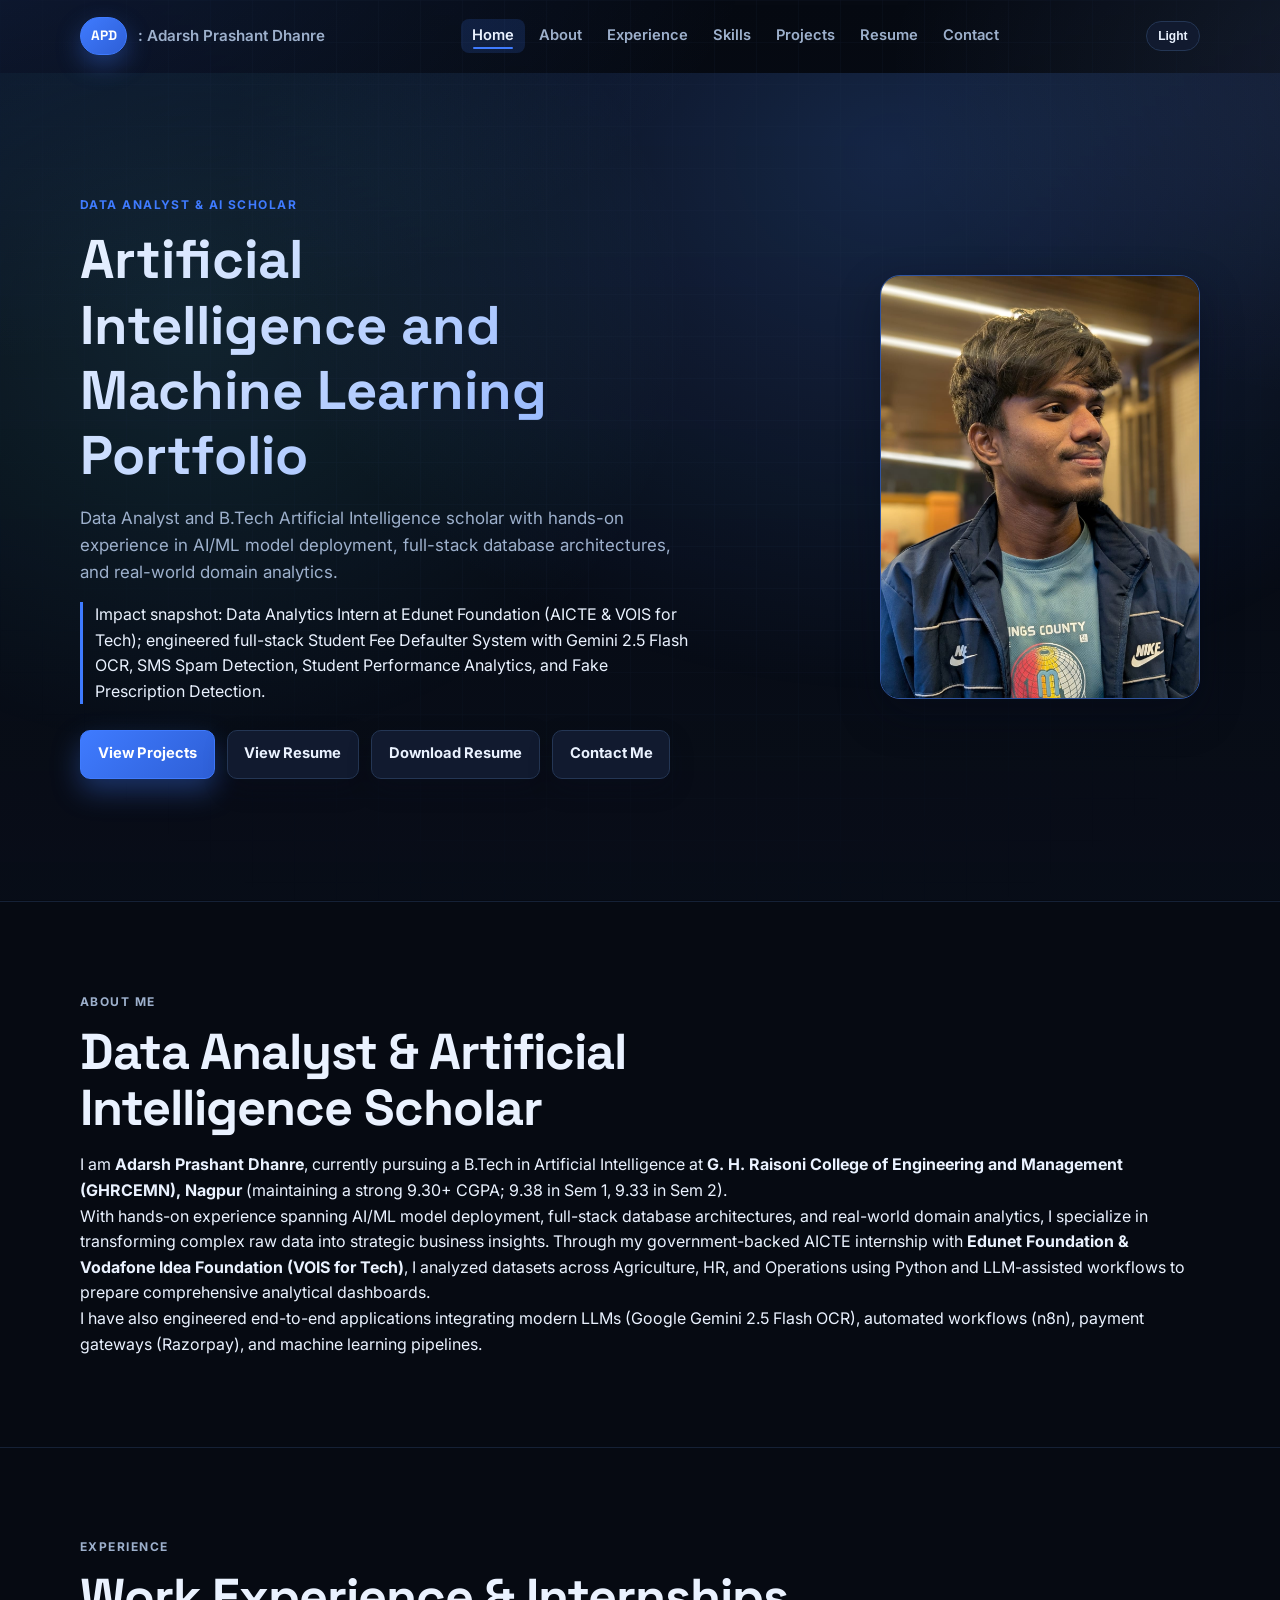
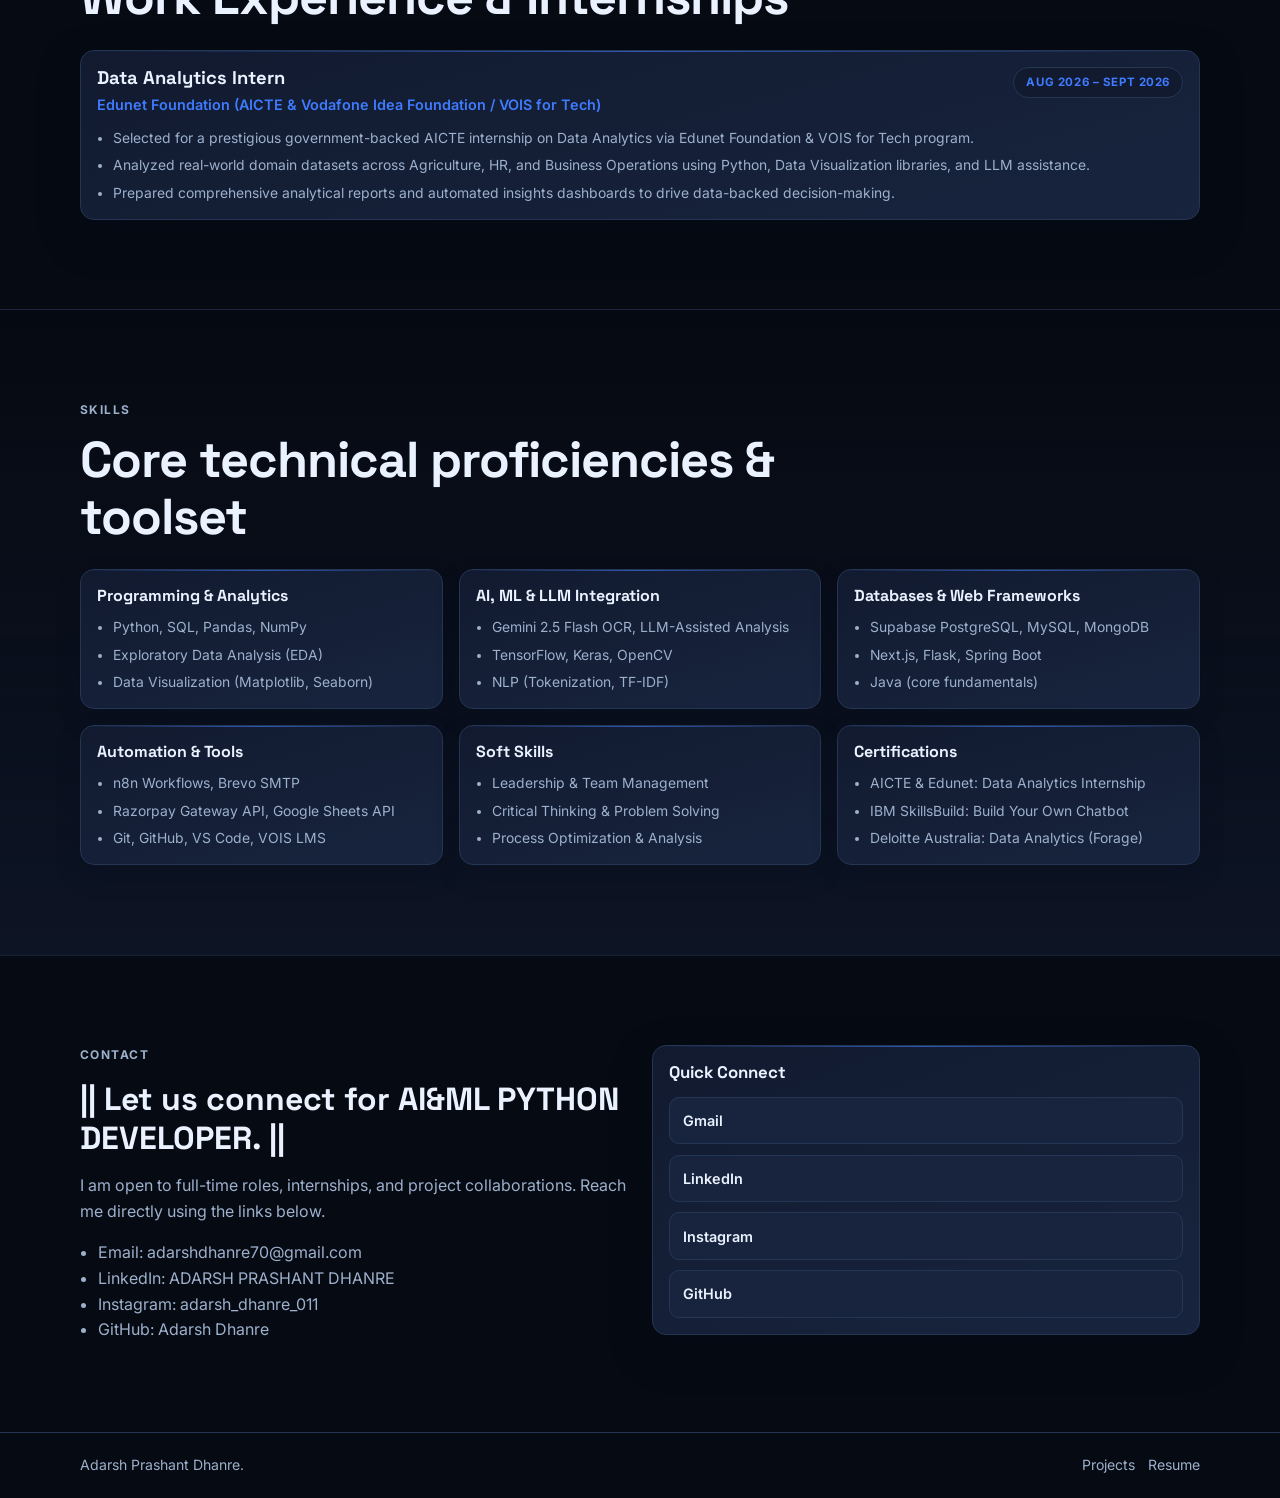
==== index.html @ dd506b5b "Update resume to 2026 version, sync portfolio details, and remove unwanted deployment files" ====
<!DOCTYPE html>
<html lang="en">
<head>
  <meta charset="UTF-8">
  <meta name="viewport" content="width=device-width, initial-scale=1.0">
  <title>Adarsh Dhanre | AI & Machine Learning Developer</title>
  <meta name="author" content="Adarsh Dhanre AI & Machine Learning Student">
  <meta name="description" content="AI & Machine Learning Portfolio showcasing Python and machine learning projects.">
  <meta name="keywords" content="Adarsh Dhanre, AI Engineer, Machine Learning Developer, Python , Machine Learning Portfolio, " />
  <meta name="robots" content="index, follow">
  <meta name="theme-color" content="#0b1020">
  <link rel="canonical" href="##GITHUB REPO LINK" />
  <link rel="alternate" hreflang="en" href="GIT HUB REPO LINK" />
  <link rel="alternate" hreflang="x-default" href="GITHUB REPO LINK" />
  <meta property="og:type" content="website">
  <meta property="og:locale" content="en_US">
  <meta property="og:site_name" content="ADARSH Portfolio">
  <meta property="og:title" content="Machine Learning Portfolio | Python, SQL. ">
  <meta property="og:description" content="Portfolio of Adarsh Prashant Dhanre with, Python & ML projects.">
  <meta property="og:url" content="GITHUB repo link">
  <meta property="og:image" content="assets\images\profile img\img.jpg">
  
  <link rel="preconnect" href="https://fonts.googleapis.com">
  <link rel="preconnect" href="https://fonts.gstatic.com" crossorigin>
  <link href="https://fonts.googleapis.com/css2?family=Inter:wght@400;500;600;700;800&family=Space+Grotesk:wght@600;700&display=swap" rel="stylesheet">
  <link rel="stylesheet" href="assets/css/style.css?v=20260224.1">
  <script src="assets/js/script.js?v=20260224.1" defer></script>
</head>
<body data-page="home">
  <header class="site-header">
    <div class="container nav-container">
      <a class="brand" href="index.html" aria-label="Go to homepage">
        <span class="brand-mark"> APD </span>
        <span class="brand-text">: Adarsh Prashant Dhanre</span>
      </a>

      <button class="hamburger" id="hamburger" aria-label="Toggle navigation" aria-expanded="false" aria-controls="main-nav">
        <span></span>
        <span></span>
        <span></span>
      </button>

      <nav class="main-nav" id="main-nav" aria-label="Main navigation">
        <a class="nav-link" href="#home">Home</a>
        <a class="nav-link" href="#about">About</a>
        <a class="nav-link" href="#experience">Experience</a>
        <a class="nav-link" href="#skills">Skills</a>
        <a class="nav-link" href="projects.html">Projects</a>
        <a class="nav-link" href="resume.html">Resume</a>
        <a class="nav-link" href="#contact">Contact</a>
      </nav>

      <button class="theme-toggle" id="theme-toggle" aria-label="Toggle light and dark theme">
        <span id="theme-toggle-icon">Moon</span>
      </button>
    </div>
  </header>

  <main>
    <section class="hero section" id="home">
      <div class="hero-gradient"></div>
      <div class="container hero-grid">
        <div class="hero-copy reveal">
          <p class="eyebrow">Data Analyst &amp; AI Scholar</p>
          <h1>Artificial Intelligence and Machine Learning Portfolio</h1>
          <p class="hero-summary">
            Data Analyst and B.Tech Artificial Intelligence scholar with hands-on experience in AI/ML model deployment, full-stack database architectures, and real-world domain analytics.
          </p>
          <p class="impact-line">
            Impact snapshot: Data Analytics Intern at Edunet Foundation (AICTE &amp; VOIS for Tech); engineered full-stack Student Fee Defaulter System with Gemini 2.5 Flash OCR, SMS Spam Detection, Student Performance Analytics, and Fake Prescription Detection.
          </p>
          <div class="hero-actions">
            <a class="btn btn-primary" href="projects.html">View Projects</a>
            <a class="btn btn-secondary" href="resume.html">View Resume</a>
            <a class="btn btn-secondary" href="Adarsh_Dhanre_Resume.pdf" download>Download Resume</a>
            <a class="btn btn-secondary" href="#contact">Contact Me</a>
          </div>
        </div>
        <div class="hero-media">
          <img src="assets/images/profile img/img.jpg" alt="Portrait of Adarsh Prashant Dhanre" class="profile-image" loading="lazy">
        </div>
      </div>
    </section>

    <section class="section" id="about">
      <div class="container">
        <div class="section-head reveal">
          <p class="eyebrow">About Me</p>
          <h2>Data Analyst &amp; Artificial Intelligence Scholar</h2>
        </div>
        <div class="about-content reveal">
          <p>
            I am <strong>Adarsh Prashant Dhanre</strong>, currently pursuing a B.Tech in Artificial Intelligence at <strong>G. H. Raisoni College of Engineering and Management (GHRCEMN), Nagpur</strong> (maintaining a strong 9.30+ CGPA; 9.38 in Sem 1, 9.33 in Sem 2).
          </p>
          <p>
            With hands-on experience spanning AI/ML model deployment, full-stack database architectures, and real-world domain analytics, I specialize in transforming complex raw data into strategic business insights. Through my government-backed AICTE internship with <strong>Edunet Foundation &amp; Vodafone Idea Foundation (VOIS for Tech)</strong>, I analyzed datasets across Agriculture, HR, and Operations using Python and LLM-assisted workflows to prepare comprehensive analytical dashboards.
          </p>
          <p>
            I have also engineered end-to-end applications integrating modern LLMs (Google Gemini 2.5 Flash OCR), automated workflows (n8n), payment gateways (Razorpay), and machine learning pipelines.
          </p>
        </div>
      </div>
    </section>

    <section class="section" id="experience">
      <div class="container">
        <div class="section-head reveal">
          <p class="eyebrow">Experience</p>
          <h2>Work Experience &amp; Internships</h2>
        </div>
        <div class="reveal">
          <article class="proof-card" style="margin-top: 1.5rem;">
            <div style="display:flex; justify-content:space-between; align-items:flex-start; flex-wrap:wrap; gap:0.5rem; margin-bottom:0.75rem;">
              <div>
                <h3 style="font-size:1.15rem; margin-bottom:0.25rem;">Data Analytics Intern</h3>
                <p style="color:var(--accent); font-weight:600; margin:0;">Edunet Foundation (AICTE &amp; Vodafone Idea Foundation / VOIS for Tech)</p>
              </div>
              <span class="skill-level" style="background:var(--surface); border:1px solid var(--border); padding:0.35rem 0.75rem; border-radius:999px;">Aug 2026 – Sept 2026</span>
            </div>
            <ul class="skill-points">
              <li>Selected for a prestigious government-backed AICTE internship on Data Analytics via Edunet Foundation &amp; VOIS for Tech program.</li>
              <li>Analyzed real-world domain datasets across Agriculture, HR, and Business Operations using Python, Data Visualization libraries, and LLM assistance.</li>
              <li>Prepared comprehensive analytical reports and automated insights dashboards to drive data-backed decision-making.</li>
            </ul>
          </article>
        </div>
      </div>
    </section>

    <section class="section section-muted" id="skills">
      <div class="container">
        <div class="section-head reveal">
          <p class="eyebrow">Skills</p>
          <h2>Core technical proficiencies &amp; toolset</h2>
        </div>
        <div class="skills-grid reveal">
          <article class="skill-card-strong">
            <div class="skill-card-head">
              <h3>Programming &amp; Analytics</h3>
            </div>
            <ul class="skill-points">
              <li>Python, SQL, Pandas, NumPy</li>
              <li>Exploratory Data Analysis (EDA)</li>
              <li>Data Visualization (Matplotlib, Seaborn)</li>
            </ul>
          </article>

          <article class="skill-card-strong">
            <div class="skill-card-head">
              <h3>AI, ML &amp; LLM Integration</h3>
            </div>
            <ul class="skill-points">
              <li>Gemini 2.5 Flash OCR, LLM-Assisted Analysis</li>
              <li>TensorFlow, Keras, OpenCV</li>
              <li>NLP (Tokenization, TF-IDF)</li>
            </ul>
          </article>

          <article class="skill-card-strong">
            <div class="skill-card-head">
              <h3>Databases &amp; Web Frameworks</h3>
            </div>
            <ul class="skill-points">
              <li>Supabase PostgreSQL, MySQL, MongoDB</li>
              <li>Next.js, Flask, Spring Boot</li>
              <li>Java (core fundamentals)</li>
            </ul>
          </article>

          <article class="skill-card-strong">
            <div class="skill-card-head">
              <h3>Automation &amp; Tools</h3>
            </div>
            <ul class="skill-points">
              <li>n8n Workflows, Brevo SMTP</li>
              <li>Razorpay Gateway API, Google Sheets API</li>
              <li>Git, GitHub, VS Code, VOIS LMS</li>
            </ul>
          </article>

          <article class="skill-card-strong">
            <div class="skill-card-head">
              <h3>Soft Skills</h3>
            </div>
            <ul class="skill-points">
              <li>Leadership &amp; Team Management</li>
              <li>Critical Thinking &amp; Problem Solving</li>
              <li>Process Optimization &amp; Analysis</li>
            </ul>
          </article>

          <article class="skill-card-strong">
            <div class="skill-card-head">
              <h3>Certifications</h3>
            </div>
            <ul class="skill-points">
              <li>AICTE &amp; Edunet: Data Analytics Internship</li>
              <li>IBM SkillsBuild: Build Your Own Chatbot</li>
              <li>Deloitte Australia: Data Analytics (Forage)</li>
            </ul>
          </article>
        </div>
      </div>
    </section>

   
    

    <section class="section contact-section" id="contact">
      <div class="container contact-grid">
        <div class="contact-copy reveal">
          <p class="eyebrow">Contact</p>
          <h2> || Let us connect for AI&ML PYTHON DEVELOPER.  ||</h2>
          <p>
            I am open to full-time roles, internships, and project collaborations.
            Reach me directly using the links below.
          </p>
          <ul class="contact-points">
            <li>Email: <a href="https://mail.google.com/mail/u/0/#inbox">adarshdhanre70@gmail.com</a></li>
            <li>LinkedIn: <a href="https://www.linkedin.com/in/adarsh-dhanre-11b23129b/" target="_blank" rel="noreferrer">ADARSH PRASHANT DHANRE</a></li>
            <li>Instagram: <a href="https://www.instagram.com/?hl=en" target="_blank" rel="noreferrer">adarsh_dhanre_011</a></li>
            <li>GitHub: <a href="https://github.com/AdarshDhanre" target="_blank" rel="noreferrer">Adarsh Dhanre</a></li>
          </ul>
        </div>

        <div class="contact-links-card reveal">
          <h3>Quick Connect</h3>
          <a class="contact-link-item" href="https://mail.google.com/mail/u/0/#inbox">Gmail</a>
          <a class="contact-link-item" href="https://www.linkedin.com/in/adarsh-dhanre-11b23129b/" target="_blank" rel="noreferrer">LinkedIn</a>
          <a class="contact-link-item" href="https://www.instagram.com/?hl=en" target="_blank" rel="noreferrer">Instagram</a>
          <a class="contact-link-item" href="https://github.com/AdarshDhanre" target="_blank" rel="noreferrer">GitHub</a>
        </div>
      </div>
    </section>
  </main>

  <footer class="site-footer">
    <div class="container footer-wrap">
      <p>Adarsh Prashant Dhanre.</p>
      <div class="footer-links">
        <a href="projects.html">Projects</a>
        <a href="resume.html">Resume</a>
      </div>
    </div>
  </footer>
</body>
</html>
---- assets/css/style.css ----
:root {
  --font-body: "Inter", sans-serif;
  --font-display: "Space Grotesk", sans-serif;

  --bg: #060a12;
  --bg-muted: #0d1424;
  --surface: #111a2f;
  --surface-soft: #18243e;
  --text: #eaf2ff;
  --text-muted: #9db0cc;
  --accent: #3f7bff;
  --accent-strong: #2e5fd6;
  --accent-alt: #7ea7ff;
  --border: #243654;
  --shadow: 0 16px 40px rgba(5, 10, 24, 0.4);
  --shadow-soft: 0 10px 24px rgba(8, 14, 30, 0.22);

  --container: 1120px;
  --radius: 14px;
}

html.light {
  --bg: #f4f7fc;
  --bg-muted: #eaf2f7;
  --surface: #ffffff;
  --surface-soft: #f4fbf9;
  --text: #11192f;
  --text-muted: #59627d;
  --accent: #2f6be8;
  --accent-strong: #1e56ca;
  --accent-alt: #4f89ff;
  --border: #d5def0;
  --shadow: 0 14px 30px rgba(18, 38, 70, 0.12);
}

* {
  box-sizing: border-box;
}

html {
  scroll-behavior: smooth;
}

body {
  margin: 0;
  font-family: var(--font-body);
  background: var(--bg);
  color: var(--text);
  line-height: 1.6;
  position: relative;
}

body::before {
  content: "";
  position: fixed;
  inset: 0;
  pointer-events: none;
  z-index: -1;
  background:
    radial-gradient(90rem 46rem at -10% -10%, color-mix(in srgb, var(--accent) 16%, transparent), transparent 62%),
    radial-gradient(58rem 34rem at 115% 8%, color-mix(in srgb, var(--accent-alt) 14%, transparent), transparent 63%),
    linear-gradient(180deg, transparent 0%, color-mix(in srgb, var(--bg-muted) 35%, transparent) 100%);
  animation: bgPulse 14s ease-in-out infinite alternate;
}

body::after {
  content: "";
  position: fixed;
  inset: 0;
  pointer-events: none;
  z-index: -1;
  opacity: 0.22;
  background-image: linear-gradient(to right, color-mix(in srgb, var(--border) 50%, transparent) 1px, transparent 1px),
    linear-gradient(to bottom, color-mix(in srgb, var(--border) 50%, transparent) 1px, transparent 1px);
  background-size: 42px 42px;
  mask-image: radial-gradient(circle at 50% 20%, #000 45%, transparent 85%);
}

a {
  color: inherit;
  text-decoration: none;
}

img {
  display: block;
  max-width: 100%;
}

.container {
  width: min(100% - 2rem, var(--container));
  margin-inline: auto;
}

.section {
  padding: 5.6rem 0;
}

.section + .section {
  border-top: 1px solid color-mix(in srgb, var(--border) 55%, transparent);
}

.section-muted {
  background: linear-gradient(180deg, transparent 0%, var(--bg-muted) 100%);
}

.eyebrow {
  margin: 0 0 0.8rem;
  color: var(--accent);
  letter-spacing: 0.12em;
  text-transform: uppercase;
  font-size: 0.75rem;
  font-weight: 700;
}

h1,
h2,
h3 {
  font-family: var(--font-display);
  line-height: 1.2;
  margin: 0;
}

p {
  margin: 0;
}

.section-head {
  max-width: 760px;
}

.section-head h1,
.section-head h2 {
  margin-bottom: 1rem;
  font-size: clamp(2rem, 4.8vw, 3.15rem);
  letter-spacing: -0.02em;
  line-height: 1.12;
}

.section-head p {
  color: var(--text-muted);
}

.site-header {
  position: sticky;
  top: 0;
  z-index: 1000;
  background: transparent;
  border-bottom: 1px solid transparent;
  transition: background-color 0.28s ease, border-color 0.28s ease, box-shadow 0.28s ease;
}

.site-header.scrolled {
  background: color-mix(in srgb, var(--bg) 82%, transparent);
  border-color: var(--border);
  box-shadow: 0 14px 42px rgba(2, 6, 18, 0.45);
  backdrop-filter: blur(12px);
}

html.light .site-header.scrolled {
  background: rgba(244, 247, 252, 0.92);
}

.nav-container {
  display: grid;
  grid-template-columns: auto 1fr auto;
  align-items: center;
  gap: 0.75rem;
  min-height: 72px;
}

.brand {
  display: flex;
  align-items: center;
  gap: 0.7rem;
}

.brand-mark {
  font-family: var(--font-display);
  font-weight: 700;
  font-size: 0.85rem;
  padding: 0.45rem 0.6rem;
  border: 1px solid var(--accent);
  border-radius: 999px;
  color: #fff;
  background: linear-gradient(135deg, var(--accent), var(--accent-strong));
  box-shadow: 0 10px 24px color-mix(in srgb, var(--accent) 35%, transparent);
}

html.light .brand-mark {
  color: #fff;
}

.brand-text {
  font-size: 0.95rem;
  font-weight: 600;
  color: var(--text-muted);
  white-space: nowrap;
}

.main-nav {
  justify-self: center;
  display: flex;
  align-items: center;
  gap: 0.2rem;
  flex-wrap: nowrap;
  white-space: nowrap;
}

.nav-link {
  position: relative;
  padding: 0.5rem 0.68rem;
  font-size: 0.92rem;
  font-weight: 600;
  line-height: 1.2;
  color: var(--text-muted);
  border-radius: 8px;
  transition: color 0.2s ease, background-color 0.2s ease;
}

.nav-link:hover,
.nav-link.active {
  color: var(--text);
  background: color-mix(in srgb, var(--accent) 16%, transparent);
}

.nav-link::after {
  content: "";
  position: absolute;
  left: 0.75rem;
  right: 0.75rem;
  bottom: 0.25rem;
  height: 2px;
  border-radius: 999px;
  background: var(--accent);
  transform: scaleX(0);
  transform-origin: left;
  transition: transform 0.2s ease;
}

.nav-link:hover::after,
.nav-link.active::after {
  transform: scaleX(1);
}

.theme-toggle {
  justify-self: end;
  border: 1px solid var(--border);
  background: var(--surface);
  color: var(--text);
  border-radius: 999px;
  font-size: 0.75rem;
  font-weight: 700;
  padding: 0.45rem 0.72rem;
  cursor: pointer;
}

.hamburger {
  display: none;
  flex-direction: column;
  justify-content: center;
  gap: 0.28rem;
  border: 0;
  background: transparent;
  padding: 0.25rem;
}

.hamburger span {
  width: 1.3rem;
  height: 2px;
  background: var(--text);
  border-radius: 999px;
}

.hero {
  position: relative;
  overflow: clip;
  min-height: calc(100vh - 72px);
  display: grid;
  align-items: center;
}

.hero-gradient {
  position: absolute;
  inset: 0;
  z-index: -1;
  background: radial-gradient(80% 100% at 70% 10%, rgba(79, 140, 255, 0.22) 0%, transparent 65%),
    radial-gradient(60% 80% at 15% 30%, rgba(93, 224, 255, 0.12) 0%, transparent 65%);
}

.hero-grid {
  display: grid;
  grid-template-columns: 1.15fr 0.85fr;
  gap: 2.8rem;
  align-items: center;
}

.hero-copy h1 {
  font-size: clamp(2rem, 5vw, 3.4rem);
  margin-bottom: 1rem;
  max-width: 15ch;
  color: var(--text);
}

@supports ((-webkit-background-clip: text) or (background-clip: text)) {
  .hero-copy h1 {
    background: linear-gradient(135deg, var(--text) 0%, color-mix(in srgb, var(--accent) 55%, var(--text)) 100%);
    -webkit-background-clip: text;
    background-clip: text;
    color: transparent;
  }
}

.hero-summary {
  color: var(--text-muted);
  max-width: 58ch;
  margin-bottom: 1rem;
  font-size: 1.06rem;
}

.impact-line {
  margin-bottom: 1.6rem;
  color: var(--text);
  border-left: 3px solid var(--accent);
  padding-left: 0.75rem;
}

.hero-actions {
  display: flex;
  gap: 0.75rem;
  flex-wrap: wrap;
}

.btn {
  display: inline-flex;
  align-items: center;
  justify-content: center;
  border-radius: 10px;
  padding: 0.72rem 1.05rem;
  font-size: 0.92rem;
  font-weight: 700;
  border: 1px solid transparent;
  transition: transform 0.2s ease, box-shadow 0.2s ease, background-color 0.2s ease, border-color 0.2s ease;
}

.btn:hover {
  transform: translateY(-2px);
}

.btn-primary {
  background: linear-gradient(135deg, var(--accent), var(--accent-strong));
  border-color: var(--accent);
  color: #fff;
  box-shadow: 0 12px 28px color-mix(in srgb, var(--accent) 35%, transparent);
}

.btn-primary:hover {
  background: var(--accent-strong);
}

.btn-secondary {
  background: var(--surface);
  border-color: var(--border);
  color: var(--text);
  box-shadow: var(--shadow-soft);
}

.btn-secondary:hover {
  border-color: color-mix(in srgb, var(--accent) 45%, var(--border));
}

.hero-media {
  display: grid;
  gap: 1rem;
  justify-items: end;
}

.profile-image {
  width: 100%;
  max-width: 320px;
  border-radius: 20px;
  border: 1px solid color-mix(in srgb, var(--accent) 45%, var(--border));
  box-shadow: var(--shadow);
  transition: transform 0.25s ease;
}

.profile-image:hover {
  transform: translateY(-6px) scale(1.01);
}

.hero-metrics {
  display: grid;
  grid-template-columns: 1fr 1fr;
  gap: 0.75rem;
}

.metric-card {
  background: linear-gradient(150deg, var(--surface) 0%, var(--surface-soft) 100%);
  border: 1px solid var(--border);
  border-radius: var(--radius);
  padding: 0.9rem;
  box-shadow: var(--shadow-soft);
  transition: transform 0.2s ease, border-color 0.2s ease;
}

.metric-card:hover {
  transform: translateY(-3px);
  border-color: color-mix(in srgb, var(--accent) 48%, var(--border));
}

.metric-card h3 {
  color: var(--accent);
  font-size: 1.4rem;
  margin-bottom: 0.35rem;
  letter-spacing: -0.01em;
}

.metric-card p {
  font-size: 0.82rem;
  color: var(--text-muted);
}

.impact-list {
  margin-top: 1.8rem;
  display: grid;
  gap: 1rem;
  grid-template-columns: repeat(2, minmax(0, 1fr));
}

.impact-item {
  background: linear-gradient(160deg, var(--surface) 0%, var(--surface-soft) 100%);
  border: 1px solid var(--border);
  border-radius: var(--radius);
  padding: 1.1rem 1rem;
  box-shadow: var(--shadow-soft);
  transition: transform 0.2s ease, border-color 0.2s ease;
}

.impact-item:hover {
  transform: translateY(-3px);
  border-color: color-mix(in srgb, var(--accent) 48%, var(--border));
}

.impact-item h3 {
  margin-bottom: 0.45rem;
  font-size: 1rem;
}

.impact-item p {
  color: var(--text-muted);
  font-size: 0.92rem;
}

.skills-grid {
  margin-top: 1.5rem;
  display: grid;
  gap: 1rem;
  grid-template-columns: repeat(3, minmax(0, 1fr));
}

.chip-card {
  background: var(--surface);
  border: 1px solid var(--border);
  padding: 0.9rem;
  border-radius: 10px;
  font-size: 0.9rem;
  color: var(--text-muted);
}

.skill-card-strong {
  background: linear-gradient(165deg, var(--surface) 0%, var(--surface-soft) 100%);
  border: 1px solid var(--border);
  border-radius: 14px;
  padding: 1rem;
  box-shadow: var(--shadow-soft);
  transition: transform 0.22s ease, border-color 0.22s ease, box-shadow 0.22s ease;
}

.skill-card-strong:hover {
  transform: translateY(-4px);
  border-color: color-mix(in srgb, var(--accent) 55%, var(--border));
  box-shadow: 0 20px 36px rgba(10, 18, 35, 0.45);
}

.skill-card-head {
  display: flex;
  align-items: center;
  justify-content: space-between;
  gap: 0.5rem;
  margin-bottom: 0.75rem;
}

.skill-card-head h3 {
  font-size: 1rem;
}

.skill-level {
  font-size: 0.72rem;
  font-weight: 700;
  letter-spacing: 0.05em;
  text-transform: uppercase;
  color: var(--accent);
  border: 1px solid color-mix(in srgb, var(--accent) 45%, var(--border));
  border-radius: 999px;
  padding: 0.2rem 0.55rem;
  white-space: nowrap;
}

.skill-points {
  margin: 0;
  padding-left: 1rem;
  display: grid;
  gap: 0.45rem;
}

.skill-points li {
  color: var(--text-muted);
  font-size: 0.87rem;
  line-height: 1.45;
}

.skill-proof {
  margin-top: 0.8rem;
  font-size: 0.82rem;
  color: var(--accent);
  font-weight: 600;
}

.proof-grid {
  margin-top: 1.5rem;
  display: grid;
  gap: 1rem;
  grid-template-columns: repeat(2, minmax(0, 1fr));
}

.proof-card {
  background: linear-gradient(165deg, var(--surface) 0%, var(--surface-soft) 100%);
  border: 1px solid var(--border);
  border-radius: var(--radius);
  padding: 1rem;
  box-shadow: var(--shadow);
  transition: transform 0.2s ease, border-color 0.2s ease;
}

.proof-card:hover {
  transform: translateY(-3px);
  border-color: color-mix(in srgb, var(--accent) 48%, var(--border));
}

.proof-card h3 {
  font-size: 1.02rem;
  margin-bottom: 0.45rem;
}

.proof-card p {
  color: var(--text-muted);
  font-size: 0.9rem;
}

.workflow-grid {
  margin-top: 1.5rem;
  display: grid;
  gap: 1rem;
  grid-template-columns: repeat(4, minmax(0, 1fr));
}

.workflow-step {
  background: var(--surface);
  border: 1px solid var(--border);
  border-radius: var(--radius);
  padding: 1rem;
}

.step-no {
  display: inline-block;
  margin-bottom: 0.55rem;
  padding: 0.2rem 0.45rem;
  border-radius: 999px;
  font-size: 0.72rem;
  letter-spacing: 0.05em;
  font-weight: 700;
  color: var(--accent);
  border: 1px solid color-mix(in srgb, var(--accent) 50%, var(--border));
}

.workflow-step h3 {
  font-size: 0.98rem;
  margin-bottom: 0.45rem;
}

.workflow-step p {
  font-size: 0.88rem;
  color: var(--text-muted);
}

.contact-section {
  border-top: 1px solid var(--border);
}

.contact-grid {
  display: grid;
  grid-template-columns: 1fr 1fr;
  gap: 1.5rem;
  align-items: start;
}

.contact-copy h2 {
  margin-bottom: 1rem;
  font-size: clamp(1.4rem, 3vw, 2rem);
}

.contact-copy p {
  color: var(--text-muted);
  margin-bottom: 1rem;
}

.contact-points {
  margin: 0;
  padding-left: 1.1rem;
  color: var(--text-muted);
}

.contact-form {
  background: var(--surface);
  border: 1px solid var(--border);
  border-radius: var(--radius);
  padding: 1rem;
  display: grid;
  gap: 0.85rem;
}

.contact-form label {
  display: grid;
  gap: 0.35rem;
  font-size: 0.86rem;
  font-weight: 600;
}

.contact-form input,
.contact-form textarea {
  width: 100%;
  background: var(--surface-soft);
  color: var(--text);
  border: 1px solid var(--border);
  border-radius: 10px;
  padding: 0.72rem;
  font: inherit;
}

.contact-form input:focus,
.contact-form textarea:focus {
  outline: 2px solid color-mix(in srgb, var(--accent) 30%, transparent);
  outline-offset: 0;
}

.form-note {
  font-size: 0.85rem;
  color: var(--text-muted);
}

.form-note.error {
  color: #ff8d8d;
}

.form-note.success {
  color: #7bd7a4;
}

.contact-links-card {
  background: linear-gradient(160deg, var(--surface) 0%, var(--surface-soft) 100%);
  border: 1px solid var(--border);
  border-radius: var(--radius);
  padding: 1rem;
  display: grid;
  gap: 0.65rem;
  align-content: start;
  box-shadow: var(--shadow);
}

.contact-links-card h3 {
  font-size: 1.05rem;
  margin-bottom: 0.25rem;
}

.contact-link-item {
  display: block;
  padding: 0.7rem 0.8rem;
  border-radius: 10px;
  border: 1px solid var(--border);
  background: var(--surface-soft);
  color: var(--text);
  font-weight: 600;
  font-size: 0.9rem;
  transition: transform 0.2s ease, border-color 0.2s ease, background-color 0.2s ease;
}

.contact-link-item:hover {
  transform: translateY(-2px);
  border-color: color-mix(in srgb, var(--accent) 45%, var(--border));
  background: color-mix(in srgb, var(--accent) 10%, var(--surface-soft));
}

.project-hero {
  padding-bottom: 1rem;
}

.case-grid {
  display: grid;
  gap: 1rem;
}

.case-card {
  display: grid;
  grid-template-columns: 0.9fr 1.1fr;
  gap: 1rem;
  background: var(--surface);
  border: 1px solid var(--border);
  border-radius: var(--radius);
  padding: 1rem;
  box-shadow: var(--shadow-soft);
  transition: transform 0.2s ease, border-color 0.2s ease;
}

.case-card:hover {
  transform: translateY(-4px);
  border-color: color-mix(in srgb, var(--accent) 45%, var(--border));
}

.case-media {
  border-radius: 12px;
  border: 1px dashed color-mix(in srgb, var(--accent) 40%, var(--border));
  background: linear-gradient(135deg, var(--bg-muted), transparent);
  min-height: 220px;
  display: flex;
  align-items: center;
  justify-content: center;
  text-align: center;
  color: var(--text-muted);
  padding: 1rem;
}

.case-body h2 {
  font-size: 1.25rem;
  margin-bottom: 0.75rem;
}

.case-row {
  margin-bottom: 0.65rem;
  color: var(--text-muted);
  font-size: 0.93rem;
}

.case-row strong {
  color: var(--text);
}

.case-actions {
  margin-top: 1rem;
  display: flex;
  gap: 0.6rem;
  flex-wrap: wrap;
}

.blog-grid {
  display: grid;
  gap: 1rem;
}

.blog-card {
  background: linear-gradient(160deg, var(--surface) 0%, var(--surface-soft) 100%);
  border: 1px solid var(--border);
  border-radius: var(--radius);
  padding: 1rem;
  transition: transform 0.2s ease;
  box-shadow: var(--shadow-soft);
}

.blog-card:hover {
  transform: translateY(-4px);
}

.blog-meta {
  display: flex;
  align-items: center;
  gap: 0.65rem;
  margin-bottom: 0.7rem;
}

.tag {
  border-radius: 999px;
  border: 1px solid color-mix(in srgb, var(--accent) 45%, var(--border));
  color: var(--accent);
  font-size: 0.72rem;
  font-weight: 700;
  letter-spacing: 0.08em;
  text-transform: uppercase;
  padding: 0.24rem 0.55rem;
}

.date {
  color: var(--text-muted);
  font-size: 0.78rem;
}

.blog-card h2 {
  font-size: 1.1rem;
  margin-bottom: 0.55rem;
}

.blog-card p {
  color: var(--text-muted);
}

.blog-subheading {
  color: var(--text);
  font-weight: 600;
  margin-bottom: 0.55rem;
}

.blog-content {
  color: var(--text-muted);
  font-size: 0.95rem;
  line-height: 1.65;
}

.blog-content-poem {
  white-space: normal;
  font-style: italic;
}

.read-more {
  display: inline-block;
  margin-top: 0.75rem;
  color: var(--accent);
  font-weight: 700;
  font-size: 0.87rem;
  background: transparent;
  border: 0;
  padding: 0;
  cursor: pointer;
  font-family: inherit;
}

.site-footer {
  border-top: 1px solid var(--border);
  padding: 1.3rem 0;
}

.resume-frame-wrap {
  background: linear-gradient(160deg, var(--surface) 0%, var(--surface-soft) 100%);
  border: 1px solid var(--border);
  border-radius: var(--radius);
  padding: 0.75rem;
  box-shadow: var(--shadow-soft);
}

.resume-frame {
  width: 100%;
  min-height: 78vh;
  border: 0;
  border-radius: 10px;
  background: #fff;
}

.footer-wrap {
  display: flex;
  align-items: center;
  justify-content: space-between;
  gap: 0.8rem;
  flex-wrap: wrap;
  color: var(--text-muted);
  font-size: 0.88rem;
}

.footer-links {
  display: flex;
  gap: 0.8rem;
}

.footer-links a:hover {
  color: var(--accent);
}

.reveal {
  opacity: 0;
  transform: translateY(18px);
  transition: opacity 0.5s ease, transform 0.5s ease;
}

.reveal.visible {
  opacity: 1;
  transform: none;
}

.metric-card,
.impact-item,
.skill-card-strong,
.proof-card,
.workflow-step,
.case-card,
.blog-card,
.contact-links-card,
.resume-frame-wrap {
  position: relative;
  overflow: hidden;
}

.metric-card::before,
.impact-item::before,
.skill-card-strong::before,
.proof-card::before,
.workflow-step::before,
.case-card::before,
.blog-card::before,
.contact-links-card::before,
.resume-frame-wrap::before {
  content: "";
  position: absolute;
  left: 0;
  right: 0;
  top: 0;
  height: 1px;
  background: linear-gradient(90deg, transparent 0%, color-mix(in srgb, var(--accent) 70%, transparent) 50%, transparent 100%);
  opacity: 0.9;
}

@keyframes bgPulse {
  0% {
    filter: saturate(1) hue-rotate(0deg);
  }
  100% {
    filter: saturate(1.08) hue-rotate(-8deg);
  }
}

@media (max-width: 1024px) {
  .hero-grid {
    grid-template-columns: 1fr;
  }

  .profile-image {
    max-width: 280px;
  }

  .hero-media {
    justify-items: start;
  }

  .impact-list {
    grid-template-columns: 1fr;
  }

  .skills-grid {
    grid-template-columns: repeat(2, minmax(0, 1fr));
  }

  .proof-grid {
    grid-template-columns: 1fr;
  }

  .workflow-grid {
    grid-template-columns: repeat(2, minmax(0, 1fr));
  }

  .contact-grid {
    grid-template-columns: 1fr;
  }

  .case-card {
    grid-template-columns: 1fr;
  }
}

@media (max-width: 920px) {
  .nav-container {
    grid-template-columns: 1fr auto auto;
  }

  .hamburger {
    display: inline-flex;
  }

  .main-nav {
    position: absolute;
    top: calc(100% + 1px);
    left: 0;
    right: 0;
    background: var(--surface);
    border-bottom: 1px solid var(--border);
    display: grid;
    gap: 0;
    max-height: 0;
    overflow: hidden;
    transition: max-height 0.25s ease;
    justify-self: stretch;
  }

  .main-nav.open {
    max-height: 320px;
  }

  .nav-link {
    border-radius: 0;
    padding: 0.85rem 1rem;
    border-top: 1px solid var(--border);
  }

  .brand-text {
    display: none;
  }
}

@media (max-width: 760px) {

  .section {
    padding: 4.2rem 0;
  }

  .hero-metrics {
    grid-template-columns: 1fr;
    width: 100%;
  }

  .skills-grid {
    grid-template-columns: 1fr;
  }

  .workflow-grid {
    grid-template-columns: 1fr;
  }

  .skill-card-head {
    flex-wrap: wrap;
  }

  .resume-frame {
    min-height: 68vh;
  }
}

/* Browser fallback when color-mix is not supported */
@supports not (color: color-mix(in srgb, #000 50%, #fff 50%)) {
  .site-header.scrolled {
    background: rgba(6, 10, 18, 0.92);
  }

  .nav-link:hover,
  .nav-link.active {
    background: rgba(63, 123, 255, 0.14);
  }

  .skill-card-strong:hover,
  .impact-item:hover,
  .proof-card:hover,
  .case-card:hover,
  .contact-link-item:hover {
    border-color: var(--accent);
  }
}
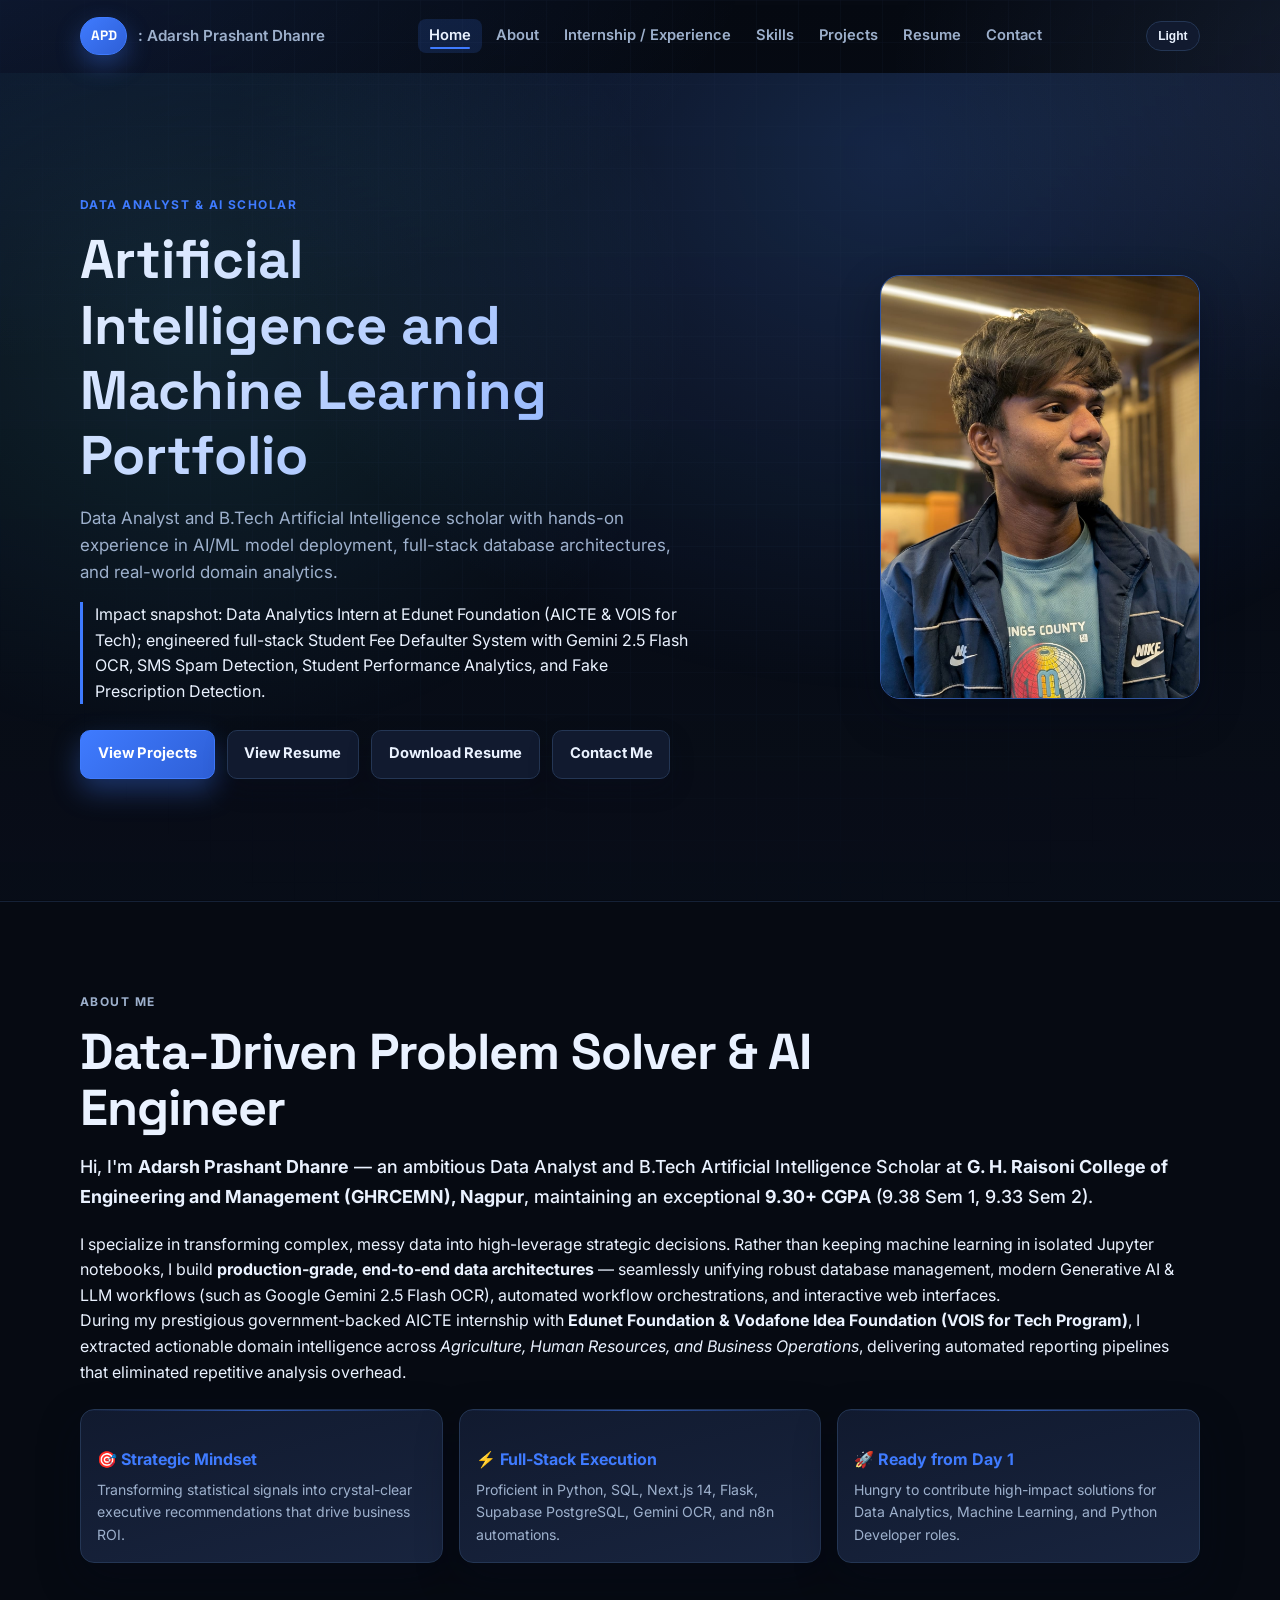
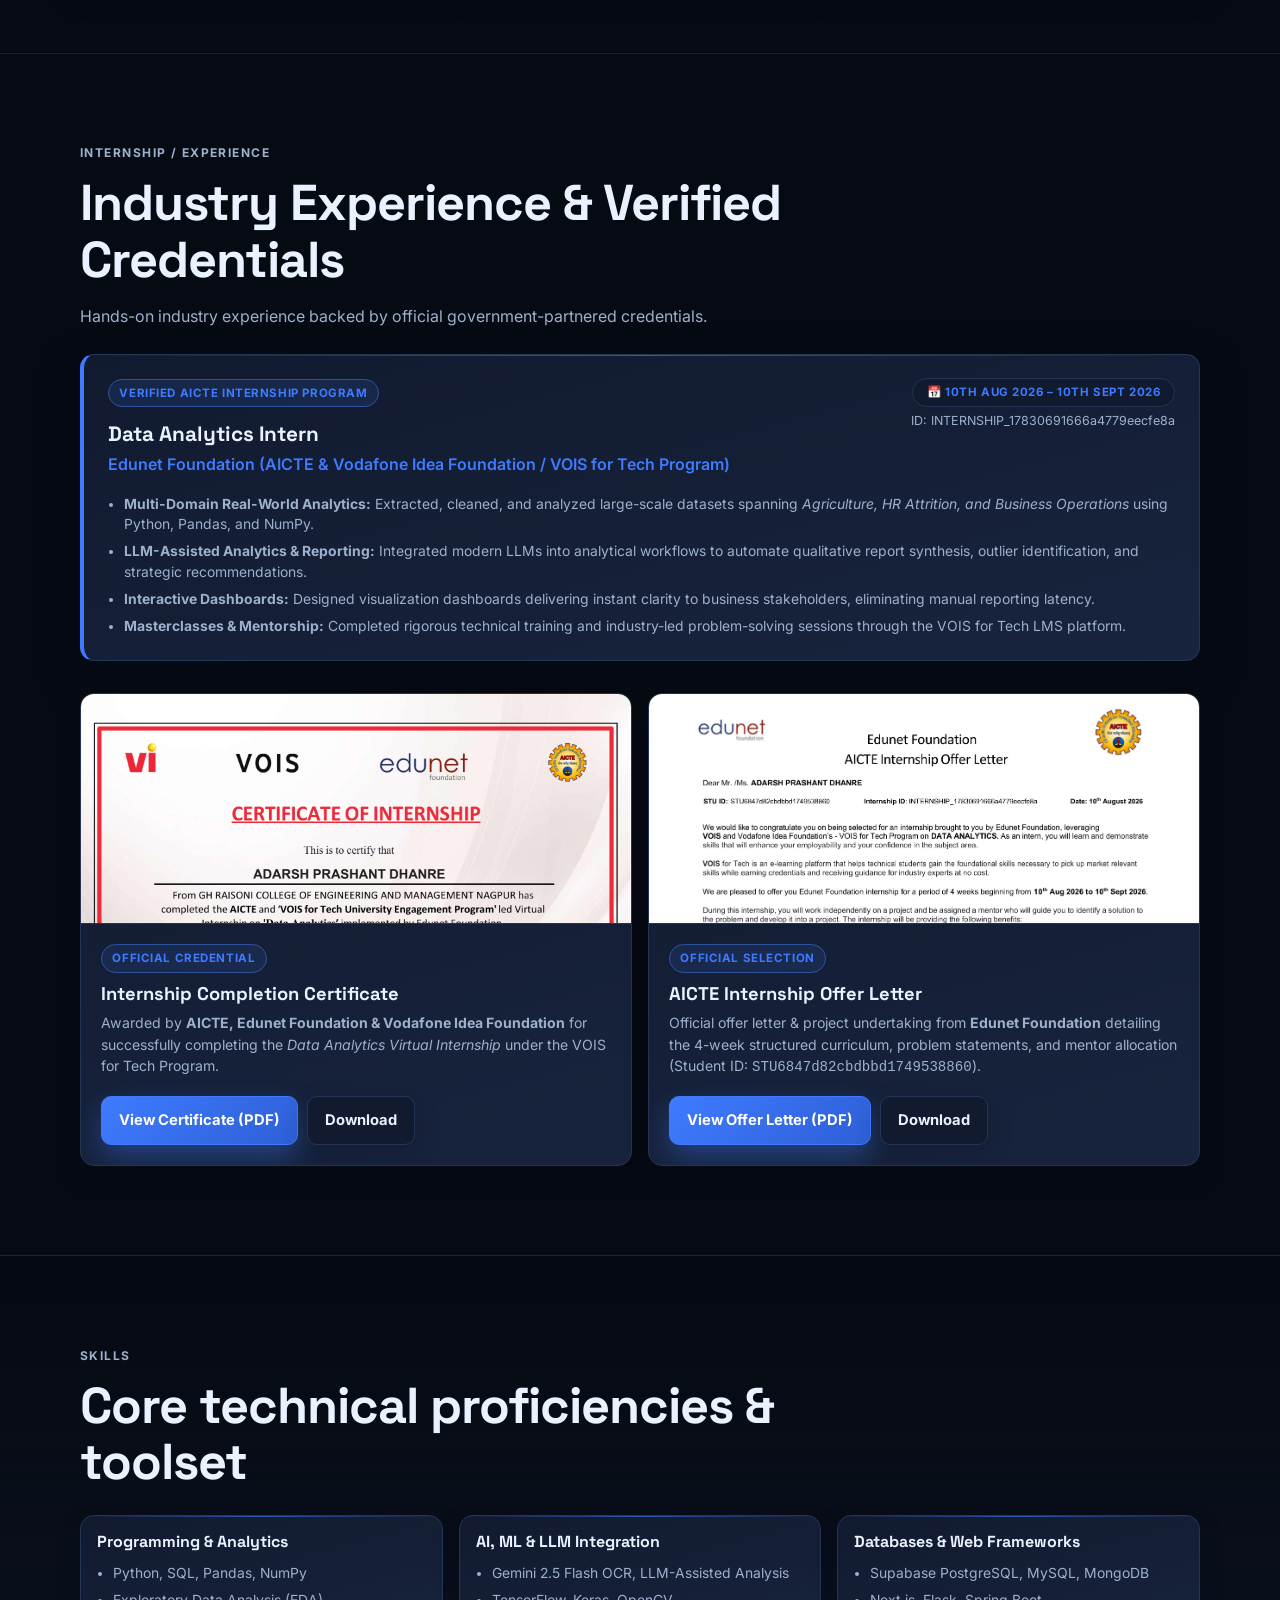
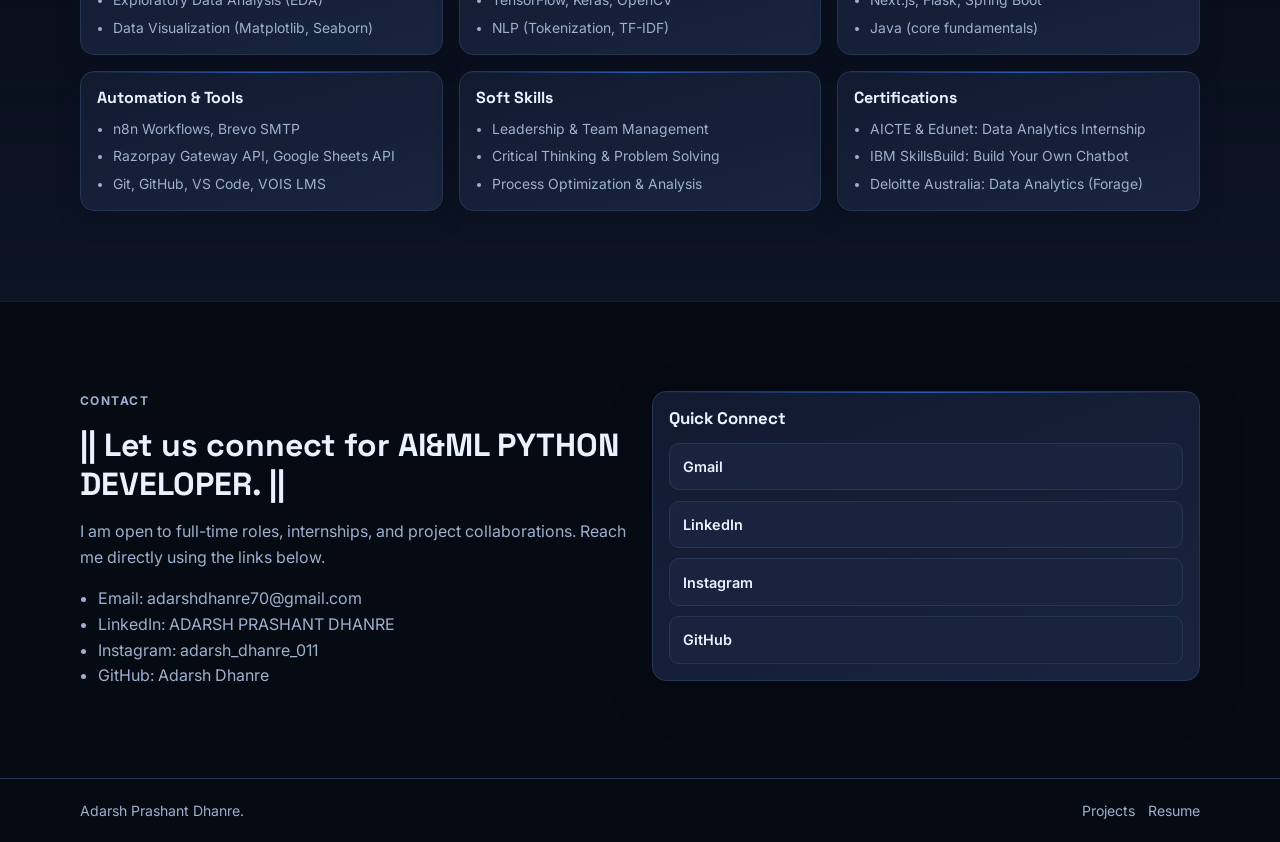
==== commit 0822c91c: "feat: add Internship / Experience section with verified Certificate and Offer Letter, enhance About " ====
--- a/index.html
+++ b/index.html
@@ -43,7 +43,7 @@
       <nav class="main-nav" id="main-nav" aria-label="Main navigation">
         <a class="nav-link" href="#home">Home</a>
         <a class="nav-link" href="#about">About</a>
-        <a class="nav-link" href="#experience">Experience</a>
+        <a class="nav-link" href="#experience">Internship / Experience</a>
         <a class="nav-link" href="#skills">Skills</a>
         <a class="nav-link" href="projects.html">Projects</a>
         <a class="nav-link" href="resume.html">Resume</a>
@@ -86,18 +86,33 @@
       <div class="container">
         <div class="section-head reveal">
           <p class="eyebrow">About Me</p>
-          <h2>Data Analyst &amp; Artificial Intelligence Scholar</h2>
+          <h2>Data-Driven Problem Solver &amp; AI Engineer</h2>
         </div>
         <div class="about-content reveal">
+          <p class="lead-text" style="font-size: 1.12rem; color: var(--text); font-weight: 500; line-height: 1.65; margin-bottom: 1.25rem;">
+            Hi, I'm <strong>Adarsh Prashant Dhanre</strong> — an ambitious Data Analyst and B.Tech Artificial Intelligence Scholar at <strong>G. H. Raisoni College of Engineering and Management (GHRCEMN), Nagpur</strong>, maintaining an exceptional <strong>9.30+ CGPA</strong> (9.38 Sem 1, 9.33 Sem 2).
+          </p>
           <p>
-            I am <strong>Adarsh Prashant Dhanre</strong>, currently pursuing a B.Tech in Artificial Intelligence at <strong>G. H. Raisoni College of Engineering and Management (GHRCEMN), Nagpur</strong> (maintaining a strong 9.30+ CGPA; 9.38 in Sem 1, 9.33 in Sem 2).
+            I specialize in transforming complex, messy data into high-leverage strategic decisions. Rather than keeping machine learning in isolated Jupyter notebooks, I build <strong>production-grade, end-to-end data architectures</strong> — seamlessly unifying robust database management, modern Generative AI &amp; LLM workflows (such as Google Gemini 2.5 Flash OCR), automated workflow orchestrations, and interactive web interfaces.
           </p>
           <p>
-            With hands-on experience spanning AI/ML model deployment, full-stack database architectures, and real-world domain analytics, I specialize in transforming complex raw data into strategic business insights. Through my government-backed AICTE internship with <strong>Edunet Foundation &amp; Vodafone Idea Foundation (VOIS for Tech)</strong>, I analyzed datasets across Agriculture, HR, and Operations using Python and LLM-assisted workflows to prepare comprehensive analytical dashboards.
-          </p>
-          <p>
-            I have also engineered end-to-end applications integrating modern LLMs (Google Gemini 2.5 Flash OCR), automated workflows (n8n), payment gateways (Razorpay), and machine learning pipelines.
-          </p>
+            During my prestigious government-backed AICTE internship with <strong>Edunet Foundation &amp; Vodafone Idea Foundation (VOIS for Tech Program)</strong>, I extracted actionable domain intelligence across <em>Agriculture, Human Resources, and Business Operations</em>, delivering automated reporting pipelines that eliminated repetitive analysis overhead.
+          </p>
+          
+          <div class="about-highlights-grid" style="display: grid; grid-template-columns: repeat(auto-fit, minmax(240px, 1fr)); gap: 1rem; margin-top: 1.5rem;">
+            <div class="proof-card">
+              <h4 style="color: var(--accent); margin-bottom: 0.35rem; font-size: 1rem;">🎯 Strategic Mindset</h4>
+              <p style="font-size: 0.88rem; margin: 0; color: var(--text-muted);">Transforming statistical signals into crystal-clear executive recommendations that drive business ROI.</p>
+            </div>
+            <div class="proof-card">
+              <h4 style="color: var(--accent); margin-bottom: 0.35rem; font-size: 1rem;">⚡ Full-Stack Execution</h4>
+              <p style="font-size: 0.88rem; margin: 0; color: var(--text-muted);">Proficient in Python, SQL, Next.js 14, Flask, Supabase PostgreSQL, Gemini OCR, and n8n automations.</p>
+            </div>
+            <div class="proof-card">
+              <h4 style="color: var(--accent); margin-bottom: 0.35rem; font-size: 1rem;">🚀 Ready from Day 1</h4>
+              <p style="font-size: 0.88rem; margin: 0; color: var(--text-muted);">Hungry to contribute high-impact solutions for Data Analytics, Machine Learning, and Python Developer roles.</p>
+            </div>
+          </div>
         </div>
       </div>
     </section>
@@ -105,23 +120,85 @@
     <section class="section" id="experience">
       <div class="container">
         <div class="section-head reveal">
-          <p class="eyebrow">Experience</p>
-          <h2>Work Experience &amp; Internships</h2>
-        </div>
-        <div class="reveal">
-          <article class="proof-card" style="margin-top: 1.5rem;">
-            <div style="display:flex; justify-content:space-between; align-items:flex-start; flex-wrap:wrap; gap:0.5rem; margin-bottom:0.75rem;">
+          <p class="eyebrow">Internship / Experience</p>
+          <h2>Industry Experience &amp; Verified Credentials</h2>
+          <p>Hands-on industry experience backed by official government-partnered credentials.</p>
+        </div>
+
+        <!-- Experience Detail Card -->
+        <div class="reveal" style="margin-top: 1.5rem;">
+          <article class="proof-card" style="padding: 1.5rem; border-left: 4px solid var(--accent);">
+            <div style="display:flex; justify-content:space-between; align-items:flex-start; flex-wrap:wrap; gap:0.75rem; margin-bottom:1rem;">
               <div>
-                <h3 style="font-size:1.15rem; margin-bottom:0.25rem;">Data Analytics Intern</h3>
-                <p style="color:var(--accent); font-weight:600; margin:0;">Edunet Foundation (AICTE &amp; Vodafone Idea Foundation / VOIS for Tech)</p>
+                <span class="cert-badge">Verified AICTE Internship Program</span>
+                <h3 style="font-size:1.3rem; margin: 0.3rem 0;">Data Analytics Intern</h3>
+                <p style="color:var(--accent); font-weight:600; margin:0; font-size: 1rem;">
+                  Edunet Foundation (AICTE &amp; Vodafone Idea Foundation / VOIS for Tech Program)
+                </p>
               </div>
-              <span class="skill-level" style="background:var(--surface); border:1px solid var(--border); padding:0.35rem 0.75rem; border-radius:999px;">Aug 2026 – Sept 2026</span>
-            </div>
-            <ul class="skill-points">
-              <li>Selected for a prestigious government-backed AICTE internship on Data Analytics via Edunet Foundation &amp; VOIS for Tech program.</li>
-              <li>Analyzed real-world domain datasets across Agriculture, HR, and Business Operations using Python, Data Visualization libraries, and LLM assistance.</li>
-              <li>Prepared comprehensive analytical reports and automated insights dashboards to drive data-backed decision-making.</li>
-            </ul>
+              <div style="text-align: right;">
+                <span class="skill-level" style="background:var(--surface); border:1px solid var(--border); padding:0.4rem 0.85rem; border-radius:999px; font-weight: 700;">
+                  📅 10th Aug 2026 – 10th Sept 2026
+                </span>
+                <div style="font-size: 0.78rem; color: var(--text-muted); margin-top: 0.4rem;">
+                  ID: INTERNSHIP_17830691666a4779eecfe8a
+                </div>
+              </div>
+            </div>
+
+            <ul class="skill-points" style="margin-top: 1rem;">
+              <li><strong>Multi-Domain Real-World Analytics:</strong> Extracted, cleaned, and analyzed large-scale datasets spanning <em>Agriculture, HR Attrition, and Business Operations</em> using Python, Pandas, and NumPy.</li>
+              <li><strong>LLM-Assisted Analytics &amp; Reporting:</strong> Integrated modern LLMs into analytical workflows to automate qualitative report synthesis, outlier identification, and strategic recommendations.</li>
+              <li><strong>Interactive Dashboards:</strong> Designed visualization dashboards delivering instant clarity to business stakeholders, eliminating manual reporting latency.</li>
+              <li><strong>Masterclasses &amp; Mentorship:</strong> Completed rigorous technical training and industry-led problem-solving sessions through the VOIS for Tech LMS platform.</li>
+            </ul>
+          </article>
+        </div>
+
+        <!-- Verification Documents: Certificate & Offer Letter -->
+        <div class="proof-grid reveal" style="margin-top: 2rem;">
+          <!-- Card 1: Internship Completion Certificate -->
+          <article class="cert-card">
+            <div class="cert-media">
+              <img src="assets/images/certificates/internship_certificate.png" alt="Edunet AICTE Data Analytics Internship Completion Certificate" loading="lazy">
+            </div>
+            <div class="cert-body">
+              <span class="cert-badge">Official Credential</span>
+              <h3 class="cert-title">Internship Completion Certificate</h3>
+              <p class="cert-desc">
+                Awarded by <strong>AICTE, Edunet Foundation &amp; Vodafone Idea Foundation</strong> for successfully completing the <em>Data Analytics Virtual Internship</em> under the VOIS for Tech Program.
+              </p>
+              <div class="cert-actions">
+                <a class="btn btn-primary" href="assets/docs/Edunet_AICTE_Internship_Certificate.pdf" target="_blank" rel="noopener noreferrer">
+                  View Certificate (PDF)
+                </a>
+                <a class="btn btn-secondary" href="assets/docs/Edunet_AICTE_Internship_Certificate.pdf" download="Adarsh_Dhanre_Internship_Certificate.pdf">
+                  Download
+                </a>
+              </div>
+            </div>
+          </article>
+
+          <!-- Card 2: AICTE Internship Offer Letter -->
+          <article class="cert-card">
+            <div class="cert-media">
+              <img src="assets/images/certificates/internship_offer_letter.png" alt="Edunet AICTE Internship Offer Letter" loading="lazy">
+            </div>
+            <div class="cert-body">
+              <span class="cert-badge">Official Selection</span>
+              <h3 class="cert-title">AICTE Internship Offer Letter</h3>
+              <p class="cert-desc">
+                Official offer letter &amp; project undertaking from <strong>Edunet Foundation</strong> detailing the 4-week structured curriculum, problem statements, and mentor allocation (Student ID: <code>STU6847d82cbdbbd1749538860</code>).
+              </p>
+              <div class="cert-actions">
+                <a class="btn btn-primary" href="assets/docs/Edunet_AICTE_Internship_Offer_Letter.pdf" target="_blank" rel="noopener noreferrer">
+                  View Offer Letter (PDF)
+                </a>
+                <a class="btn btn-secondary" href="assets/docs/Edunet_AICTE_Internship_Offer_Letter.pdf" download="Adarsh_Dhanre_Internship_Offer_Letter.pdf">
+                  Download
+                </a>
+              </div>
+            </div>
           </article>
         </div>
       </div>
--- a/assets/css/style.css
+++ b/assets/css/style.css
@@ -1024,6 +1024,10 @@
     grid-template-columns: 1fr;
   }
 
+  .proof-grid {
+    grid-template-columns: 1fr;
+  }
+
   .workflow-grid {
     grid-template-columns: 1fr;
   }
@@ -1035,6 +1039,94 @@
   .resume-frame {
     min-height: 68vh;
   }
+}
+
+/* Certificate & Offer Letter Verification Cards */
+.cert-card {
+  background: linear-gradient(165deg, var(--surface) 0%, var(--surface-soft) 100%);
+  border: 1px solid var(--border);
+  border-radius: var(--radius);
+  overflow: hidden;
+  box-shadow: var(--shadow-soft);
+  transition: transform 0.25s ease, border-color 0.25s ease, box-shadow 0.25s ease;
+  display: flex;
+  flex-direction: column;
+}
+
+.cert-card:hover {
+  transform: translateY(-4px);
+  border-color: color-mix(in srgb, var(--accent) 60%, var(--border));
+  box-shadow: var(--shadow);
+}
+
+.cert-media {
+  width: 100%;
+  height: 230px;
+  overflow: hidden;
+  background: #090e1a;
+  border-bottom: 1px solid var(--border);
+  position: relative;
+  display: flex;
+  align-items: center;
+  justify-content: center;
+}
+
+.cert-media img {
+  width: 100%;
+  height: 100%;
+  object-fit: cover;
+  object-position: top center;
+  transition: transform 0.35s ease;
+}
+
+.cert-card:hover .cert-media img {
+  transform: scale(1.04);
+}
+
+.cert-body {
+  padding: 1.25rem;
+  display: flex;
+  flex-direction: column;
+  flex: 1;
+}
+
+.cert-badge {
+  display: inline-flex;
+  align-items: center;
+  gap: 0.35rem;
+  font-size: 0.72rem;
+  font-weight: 700;
+  letter-spacing: 0.05em;
+  text-transform: uppercase;
+  color: var(--accent);
+  background: color-mix(in srgb, var(--accent) 12%, transparent);
+  border: 1px solid color-mix(in srgb, var(--accent) 40%, var(--border));
+  padding: 0.25rem 0.65rem;
+  border-radius: 999px;
+  width: fit-content;
+  margin-bottom: 0.65rem;
+}
+
+.cert-title {
+  font-size: 1.15rem;
+  font-weight: 700;
+  margin-bottom: 0.45rem;
+  color: var(--text);
+}
+
+.cert-desc {
+  font-size: 0.88rem;
+  color: var(--text-muted);
+  line-height: 1.5;
+  margin-bottom: 1.15rem;
+  flex: 1;
+}
+
+.cert-actions {
+  display: flex;
+  gap: 0.6rem;
+  flex-wrap: wrap;
+  margin-top: auto;
 }
 
 /* Browser fallback when color-mix is not supported */
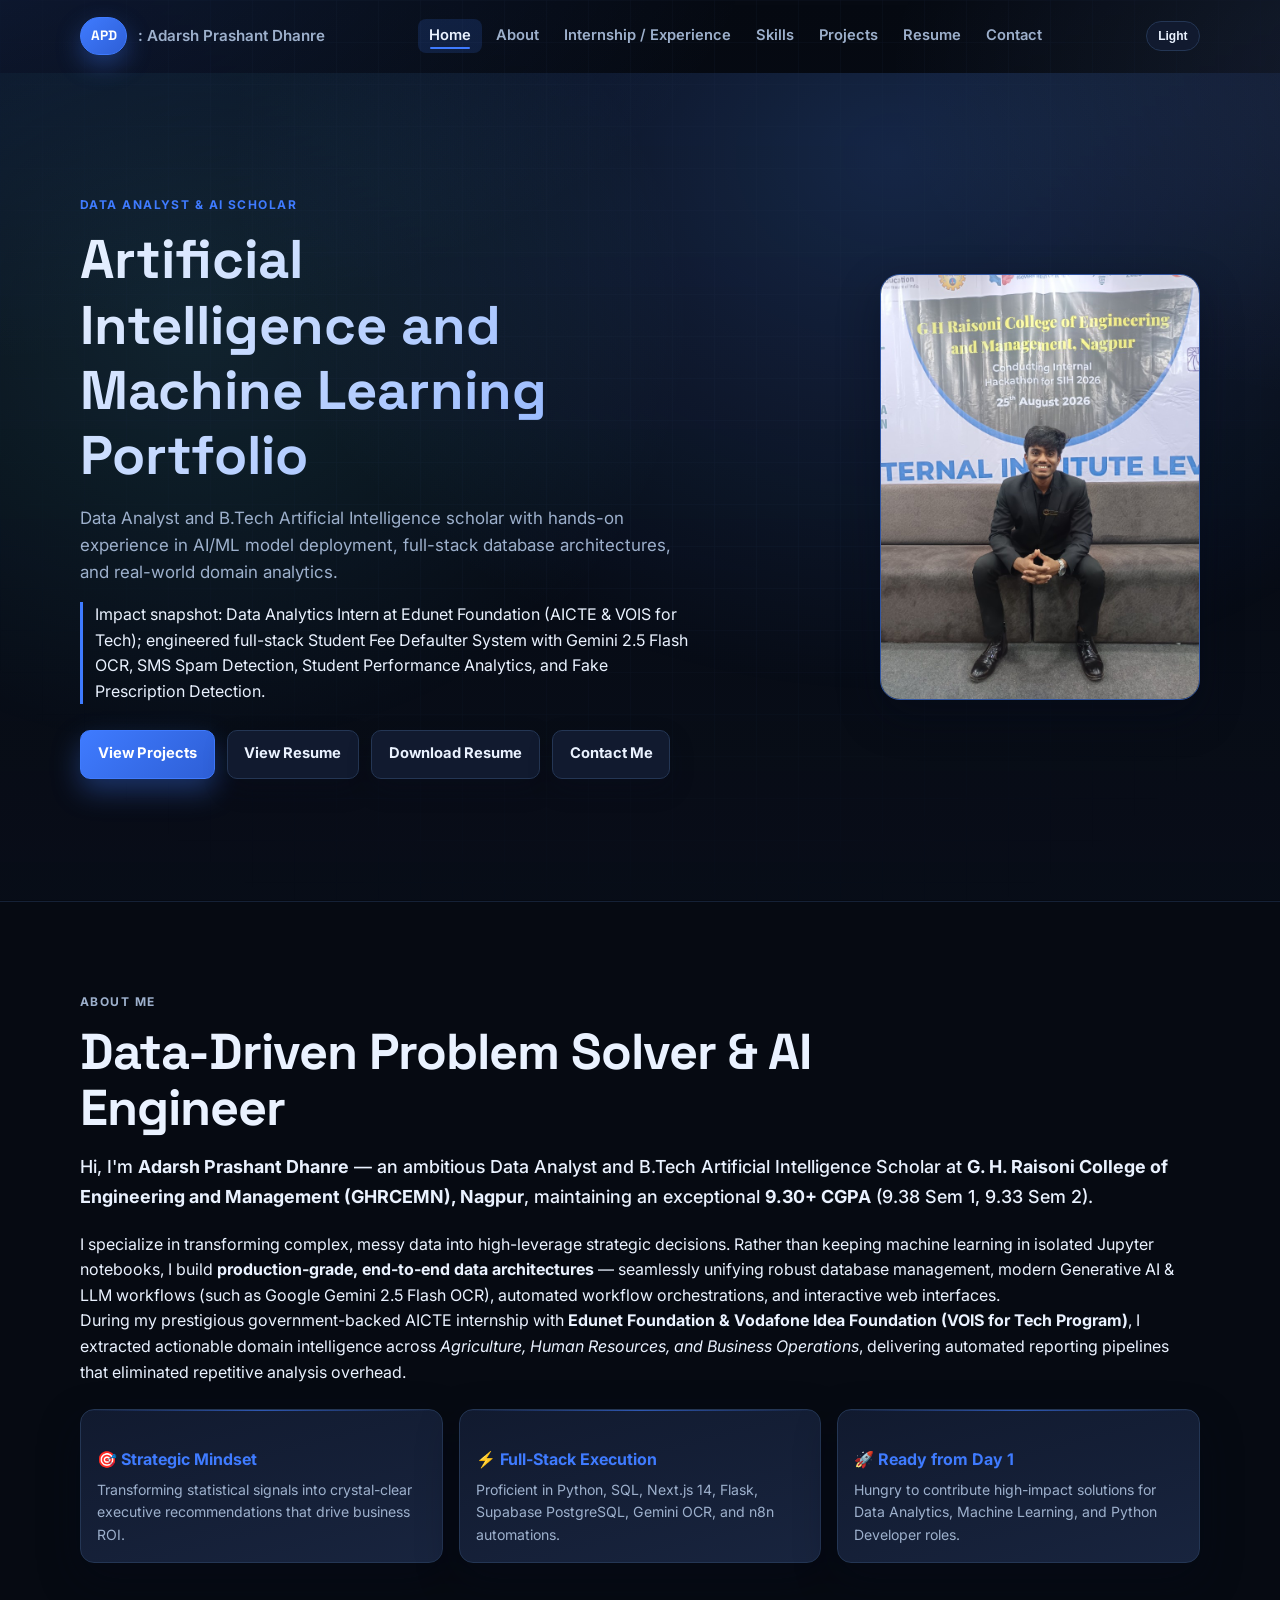
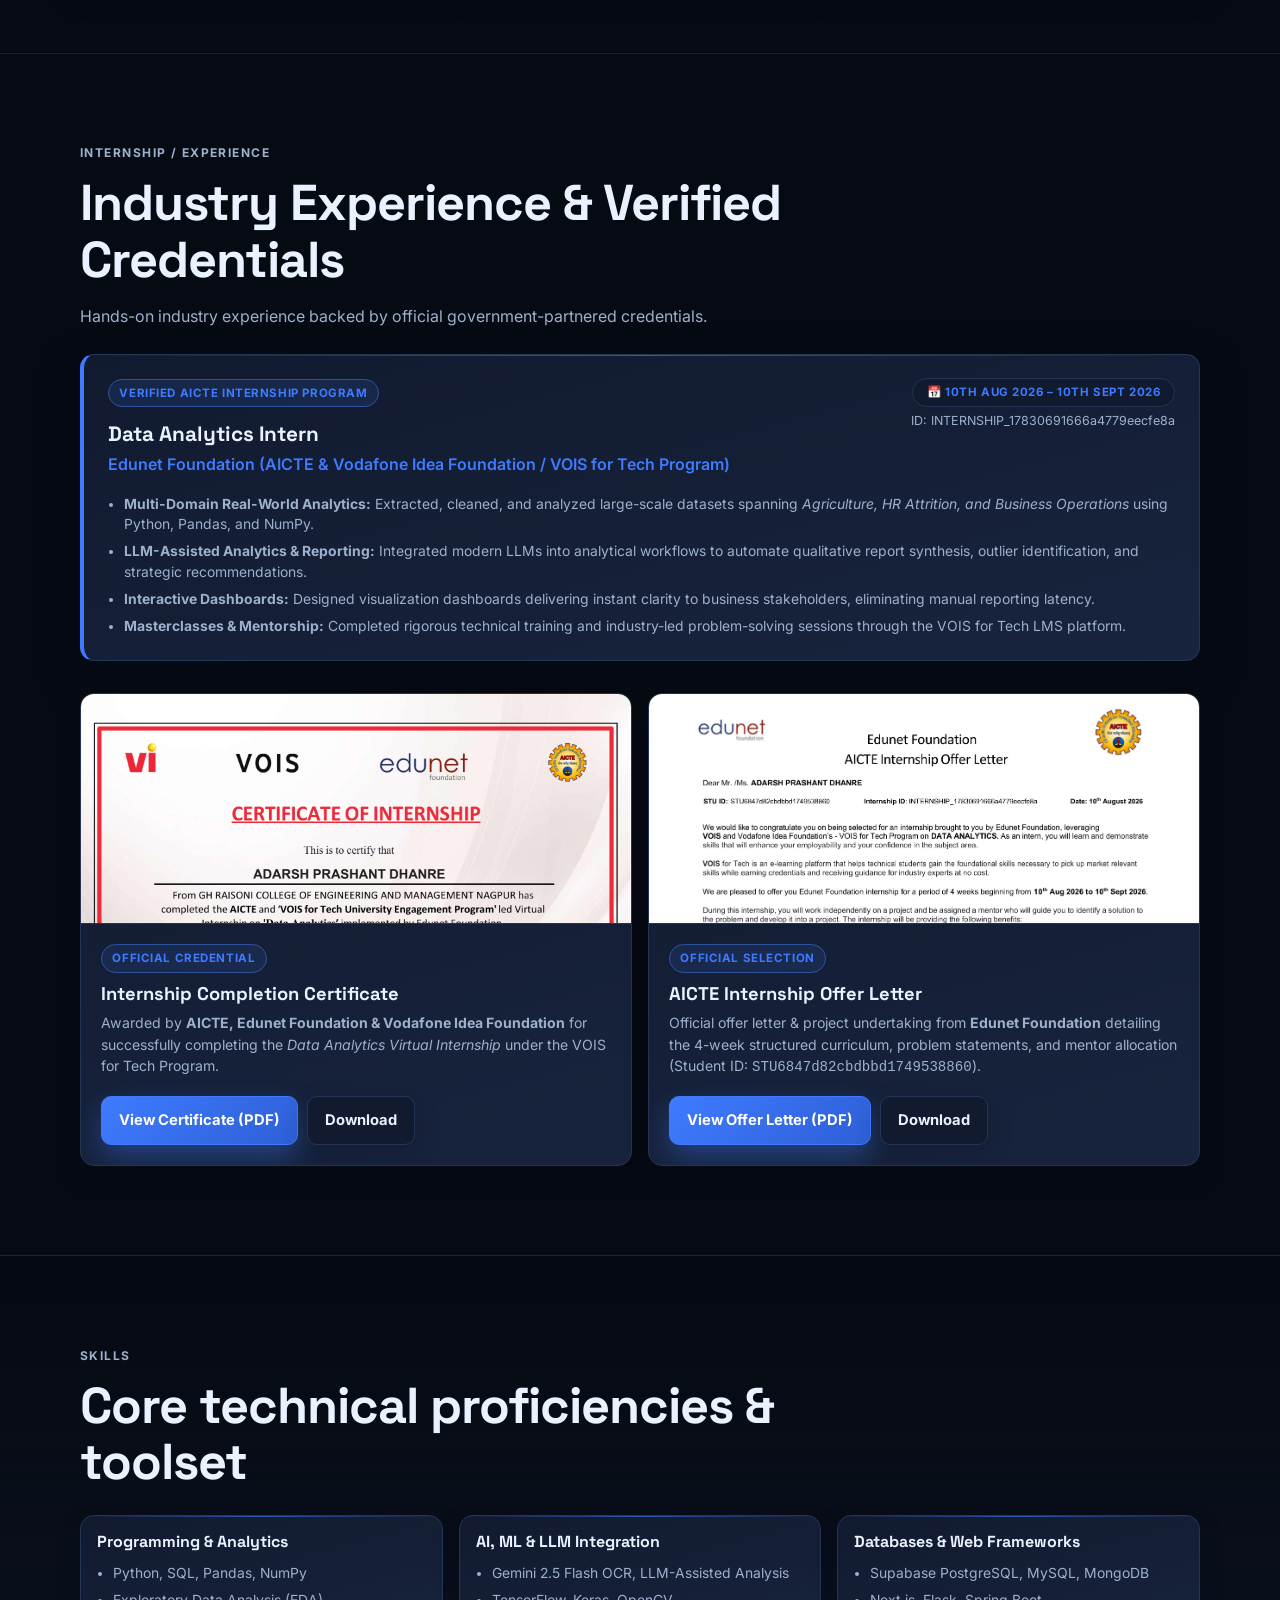
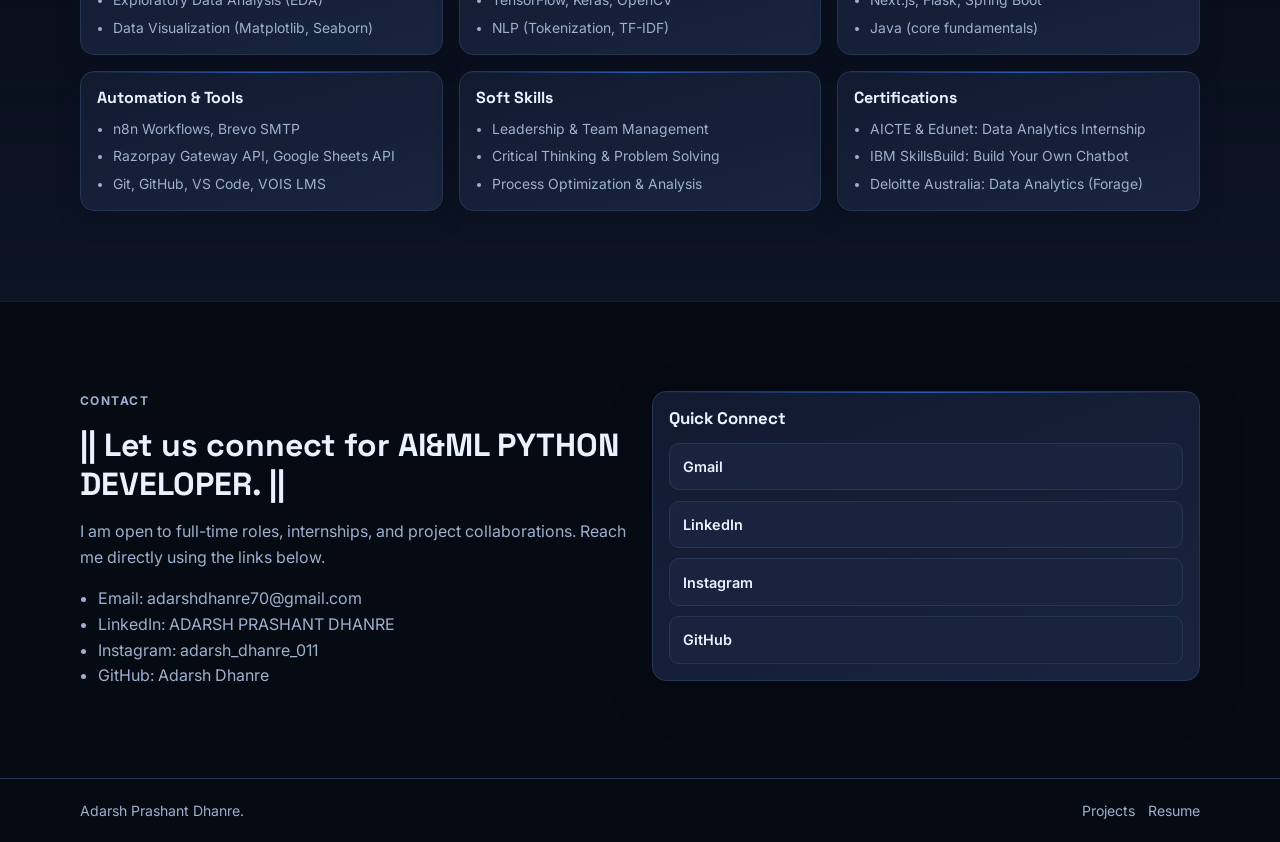
==== commit e1dfbe0c: "Fix profile image caching: add dedicated adarsh_profile image paths and cache busters" ====
--- a/index.html
+++ b/index.html
@@ -18,7 +18,7 @@
   <meta property="og:title" content="Machine Learning Portfolio | Python, SQL. ">
   <meta property="og:description" content="Portfolio of Adarsh Prashant Dhanre with, Python & ML projects.">
   <meta property="og:url" content="GITHUB repo link">
-  <meta property="og:image" content="assets\images\profile img\img.jpg">
+  <meta property="og:image" content="assets/images/adarsh_profile.jpg">
   
   <link rel="preconnect" href="https://fonts.googleapis.com">
   <link rel="preconnect" href="https://fonts.gstatic.com" crossorigin>
@@ -77,7 +77,7 @@
           </div>
         </div>
         <div class="hero-media">
-          <img src="assets/images/profile img/img.jpg" alt="Portrait of Adarsh Prashant Dhanre" class="profile-image" loading="lazy">
+          <img src="assets/images/adarsh_profile.jpg?v=20261017" alt="Portrait of Adarsh Prashant Dhanre" class="profile-image">
         </div>
       </div>
     </section>
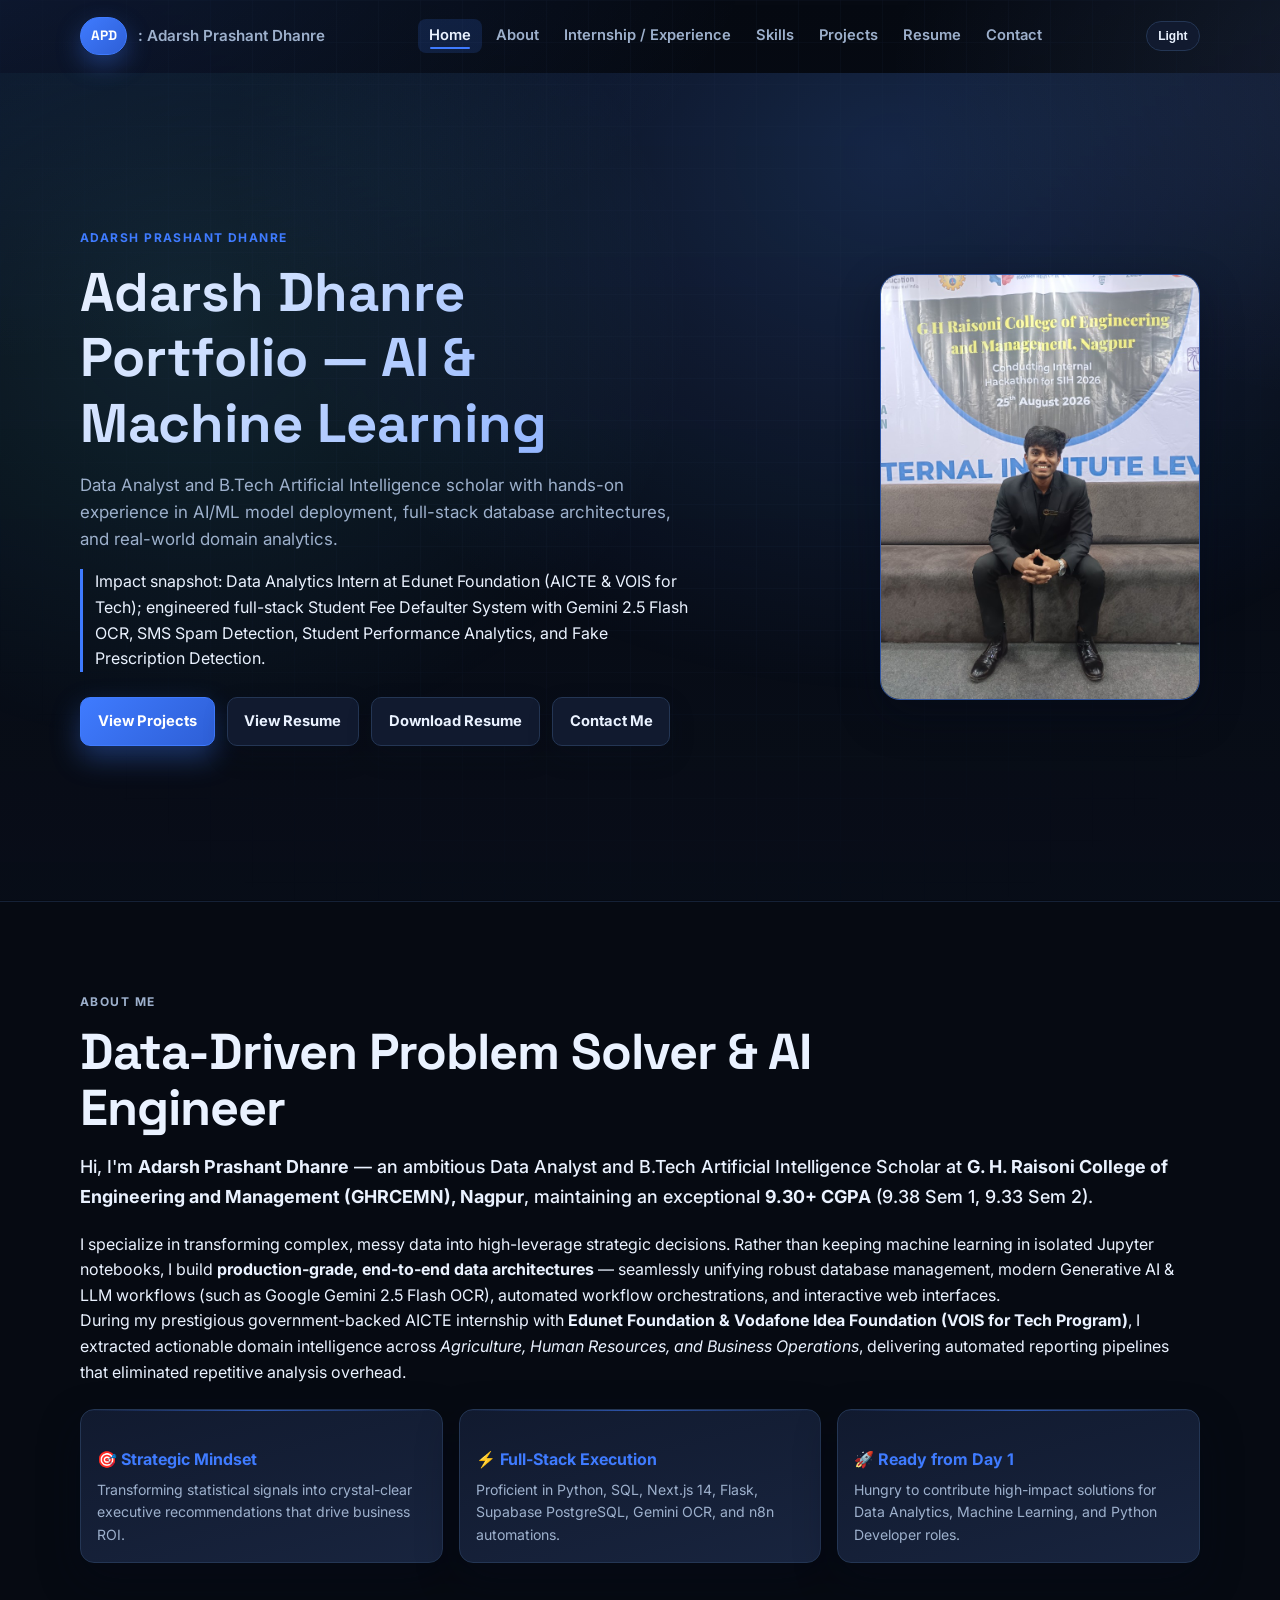
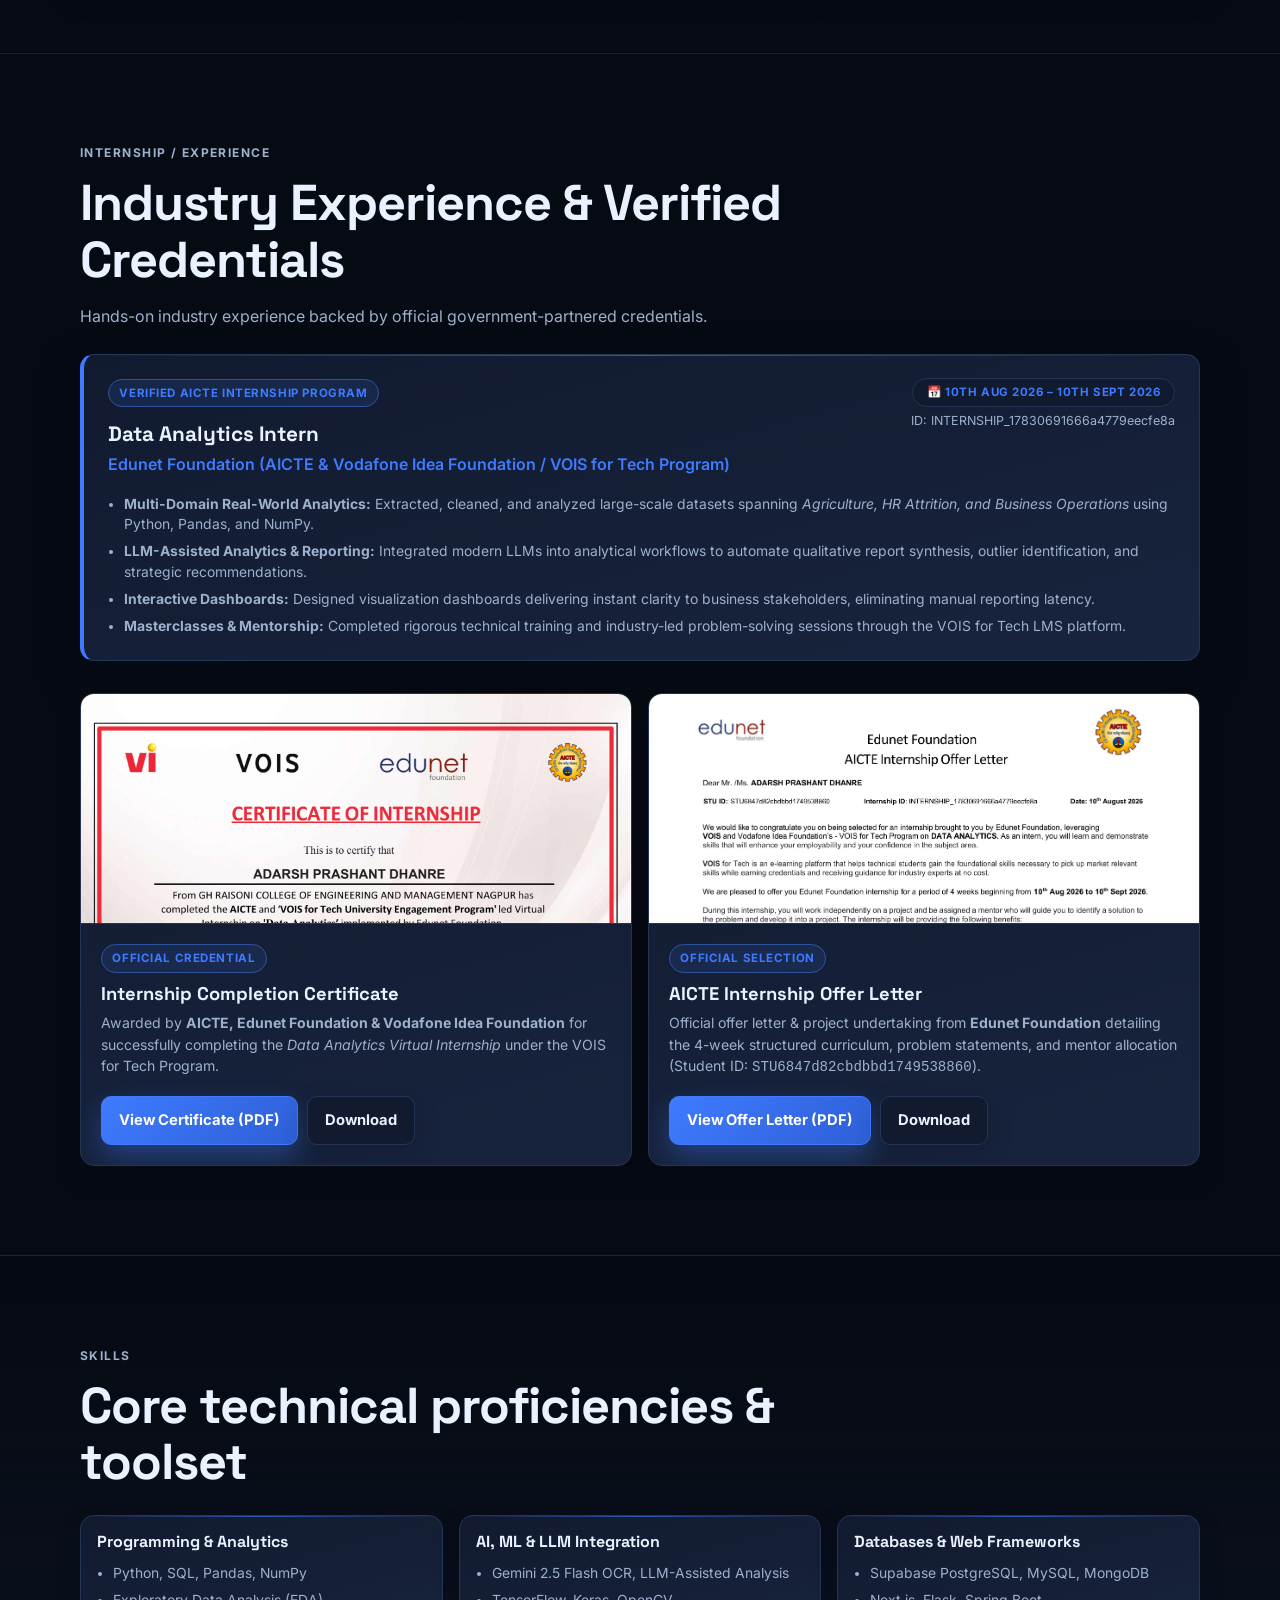
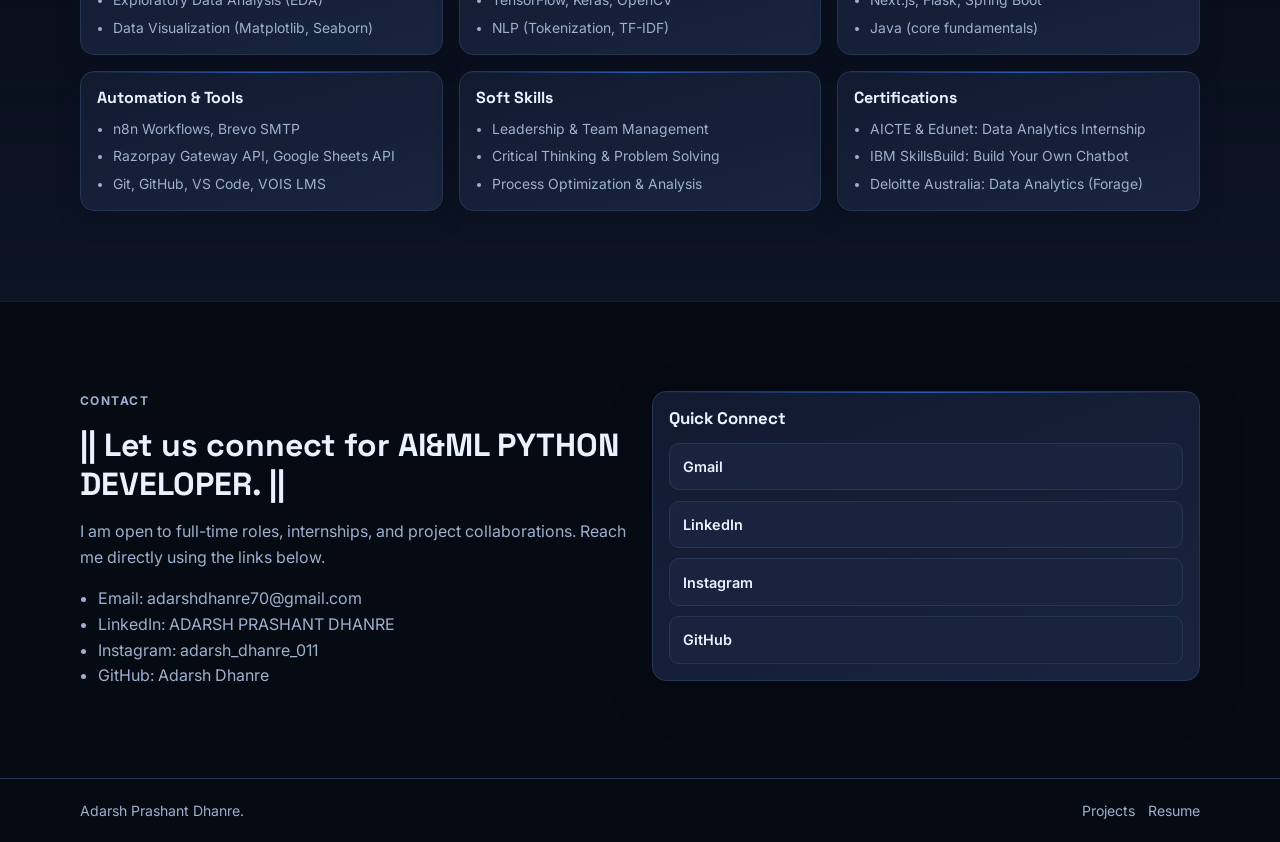
==== commit b364b410: "SEO: Optimize site metadata, structured data schema, sitemap and robots.txt for Adarsh Dhanre Portfo" ====
--- a/index.html
+++ b/index.html
@@ -3,22 +3,74 @@
 <head>
   <meta charset="UTF-8">
   <meta name="viewport" content="width=device-width, initial-scale=1.0">
-  <title>Adarsh Dhanre | AI & Machine Learning Developer</title>
-  <meta name="author" content="Adarsh Dhanre AI & Machine Learning Student">
-  <meta name="description" content="AI & Machine Learning Portfolio showcasing Python and machine learning projects.">
-  <meta name="keywords" content="Adarsh Dhanre, AI Engineer, Machine Learning Developer, Python , Machine Learning Portfolio, " />
+  <title>Adarsh Dhanre Portfolio | AI &amp; Machine Learning Developer</title>
+  <meta name="author" content="Adarsh Prashant Dhanre">
+  <meta name="description" content="Official portfolio of Adarsh Dhanre (Adarsh Prashant Dhanre) - AI &amp; Machine Learning Developer, Data Analyst. Discover projects, machine learning models, skills, and resume.">
+  <meta name="keywords" content="Adarsh Dhanre, Adarsh Dhanre Portfolio, Adarsh Prashant Dhanre, AdarshDhanre, AI Engineer, Machine Learning Developer, Python Developer, Data Analyst Nagpur, GHRCEMN" />
   <meta name="robots" content="index, follow">
   <meta name="theme-color" content="#0b1020">
-  <link rel="canonical" href="##GITHUB REPO LINK" />
-  <link rel="alternate" hreflang="en" href="GIT HUB REPO LINK" />
-  <link rel="alternate" hreflang="x-default" href="GITHUB REPO LINK" />
+  <link rel="canonical" href="https://adarshdhanre.github.io/" />
+  <link rel="alternate" hreflang="en" href="https://adarshdhanre.github.io/" />
+  <link rel="alternate" hreflang="x-default" href="https://adarshdhanre.github.io/" />
+  
+  <!-- Open Graph / Facebook / LinkedIn -->
   <meta property="og:type" content="website">
   <meta property="og:locale" content="en_US">
-  <meta property="og:site_name" content="ADARSH Portfolio">
-  <meta property="og:title" content="Machine Learning Portfolio | Python, SQL. ">
-  <meta property="og:description" content="Portfolio of Adarsh Prashant Dhanre with, Python & ML projects.">
-  <meta property="og:url" content="GITHUB repo link">
+  <meta property="og:site_name" content="Adarsh Dhanre Portfolio">
+  <meta property="og:title" content="Adarsh Dhanre Portfolio | AI &amp; Machine Learning Developer">
+  <meta property="og:description" content="Explore AI/ML projects, data analytics solutions, and resume of Adarsh Prashant Dhanre.">
+  <meta property="og:url" content="https://adarshdhanre.github.io/">
   <meta property="og:image" content="assets/images/adarsh_profile.jpg">
+
+  <!-- Twitter / X Card -->
+  <meta name="twitter:card" content="summary_large_image">
+  <meta name="twitter:title" content="Adarsh Dhanre Portfolio | AI &amp; Machine Learning Developer">
+  <meta name="twitter:description" content="Explore AI/ML projects, data analytics solutions, and resume of Adarsh Prashant Dhanre.">
+  <meta name="twitter:image" content="assets/images/adarsh_profile.jpg">
+  
+  <!-- Structured Data (JSON-LD) for Google Search Entity Indexing -->
+  <script type="application/ld+json">
+  {
+    "@context": "https://schema.org",
+    "@type": "Person",
+    "name": "Adarsh Dhanre",
+    "alternateName": ["Adarsh Prashant Dhanre", "AdarshDhanre"],
+    "url": "https://adarshdhanre.github.io/",
+    "image": "assets/images/adarsh_profile.jpg",
+    "jobTitle": "AI & Machine Learning Developer",
+    "worksFor": {
+      "@type": "Organization",
+      "name": "Data Analytics & AI"
+    },
+    "alumniOf": {
+      "@type": "CollegeOrUniversity",
+      "name": "G. H. Raisoni College of Engineering and Management, Nagpur"
+    },
+    "sameAs": [
+      "https://www.linkedin.com/in/adarsh-dhanre-11b23129b",
+      "https://github.com/AdarshDhanre"
+    ],
+    "knowsAbout": [
+      "Artificial Intelligence",
+      "Machine Learning",
+      "Python",
+      "Data Analytics",
+      "Google Gemini Flash OCR",
+      "PostgreSQL",
+      "SQL",
+      "Deep Learning"
+    ]
+  }
+  </script>
+  <script type="application/ld+json">
+  {
+    "@context": "https://schema.org",
+    "@type": "WebSite",
+    "name": "Adarsh Dhanre Portfolio",
+    "alternateName": "Adarsh Prashant Dhanre Portfolio",
+    "url": "https://adarshdhanre.github.io/"
+  }
+  </script>
   
   <link rel="preconnect" href="https://fonts.googleapis.com">
   <link rel="preconnect" href="https://fonts.gstatic.com" crossorigin>
@@ -61,8 +113,8 @@
       <div class="hero-gradient"></div>
       <div class="container hero-grid">
         <div class="hero-copy reveal">
-          <p class="eyebrow">Data Analyst &amp; AI Scholar</p>
-          <h1>Artificial Intelligence and Machine Learning Portfolio</h1>
+          <p class="eyebrow">Adarsh Prashant Dhanre</p>
+          <h1>Adarsh Dhanre Portfolio — AI &amp; Machine Learning</h1>
           <p class="hero-summary">
             Data Analyst and B.Tech Artificial Intelligence scholar with hands-on experience in AI/ML model deployment, full-stack database architectures, and real-world domain analytics.
           </p>
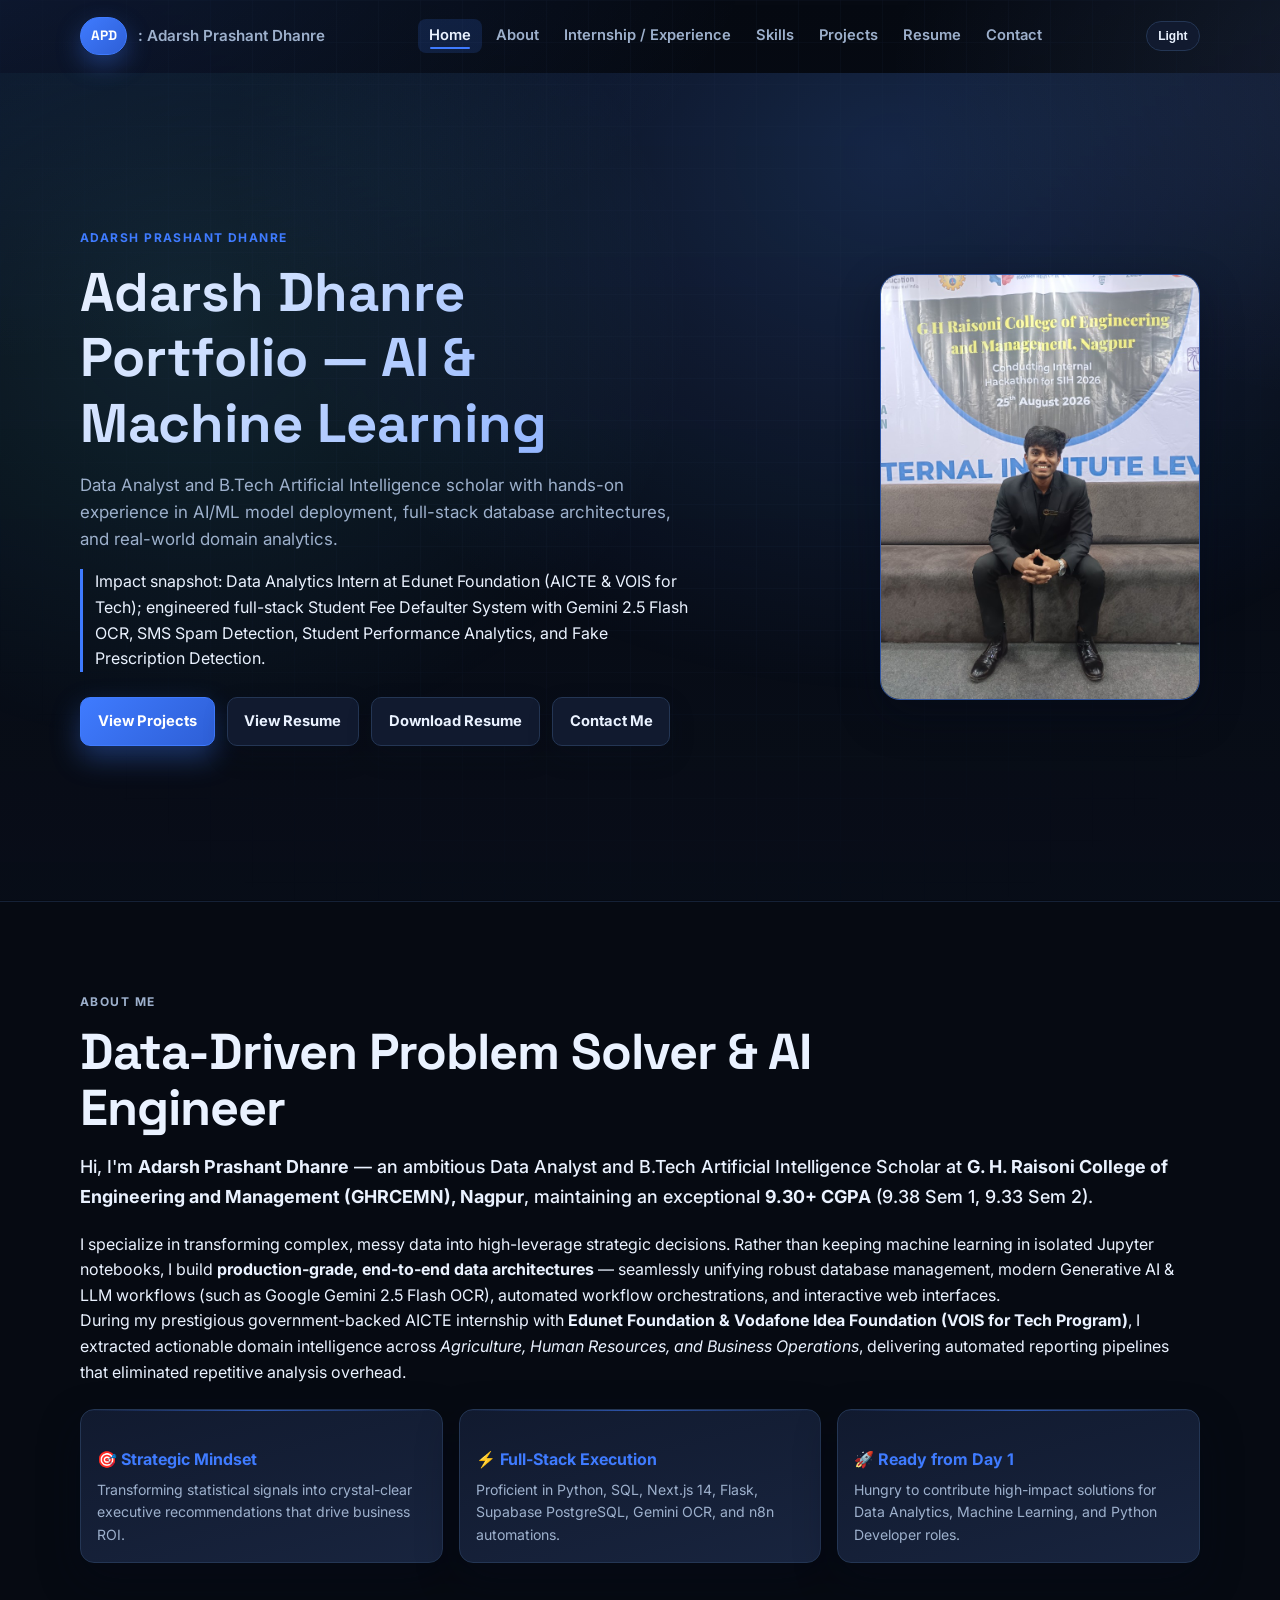
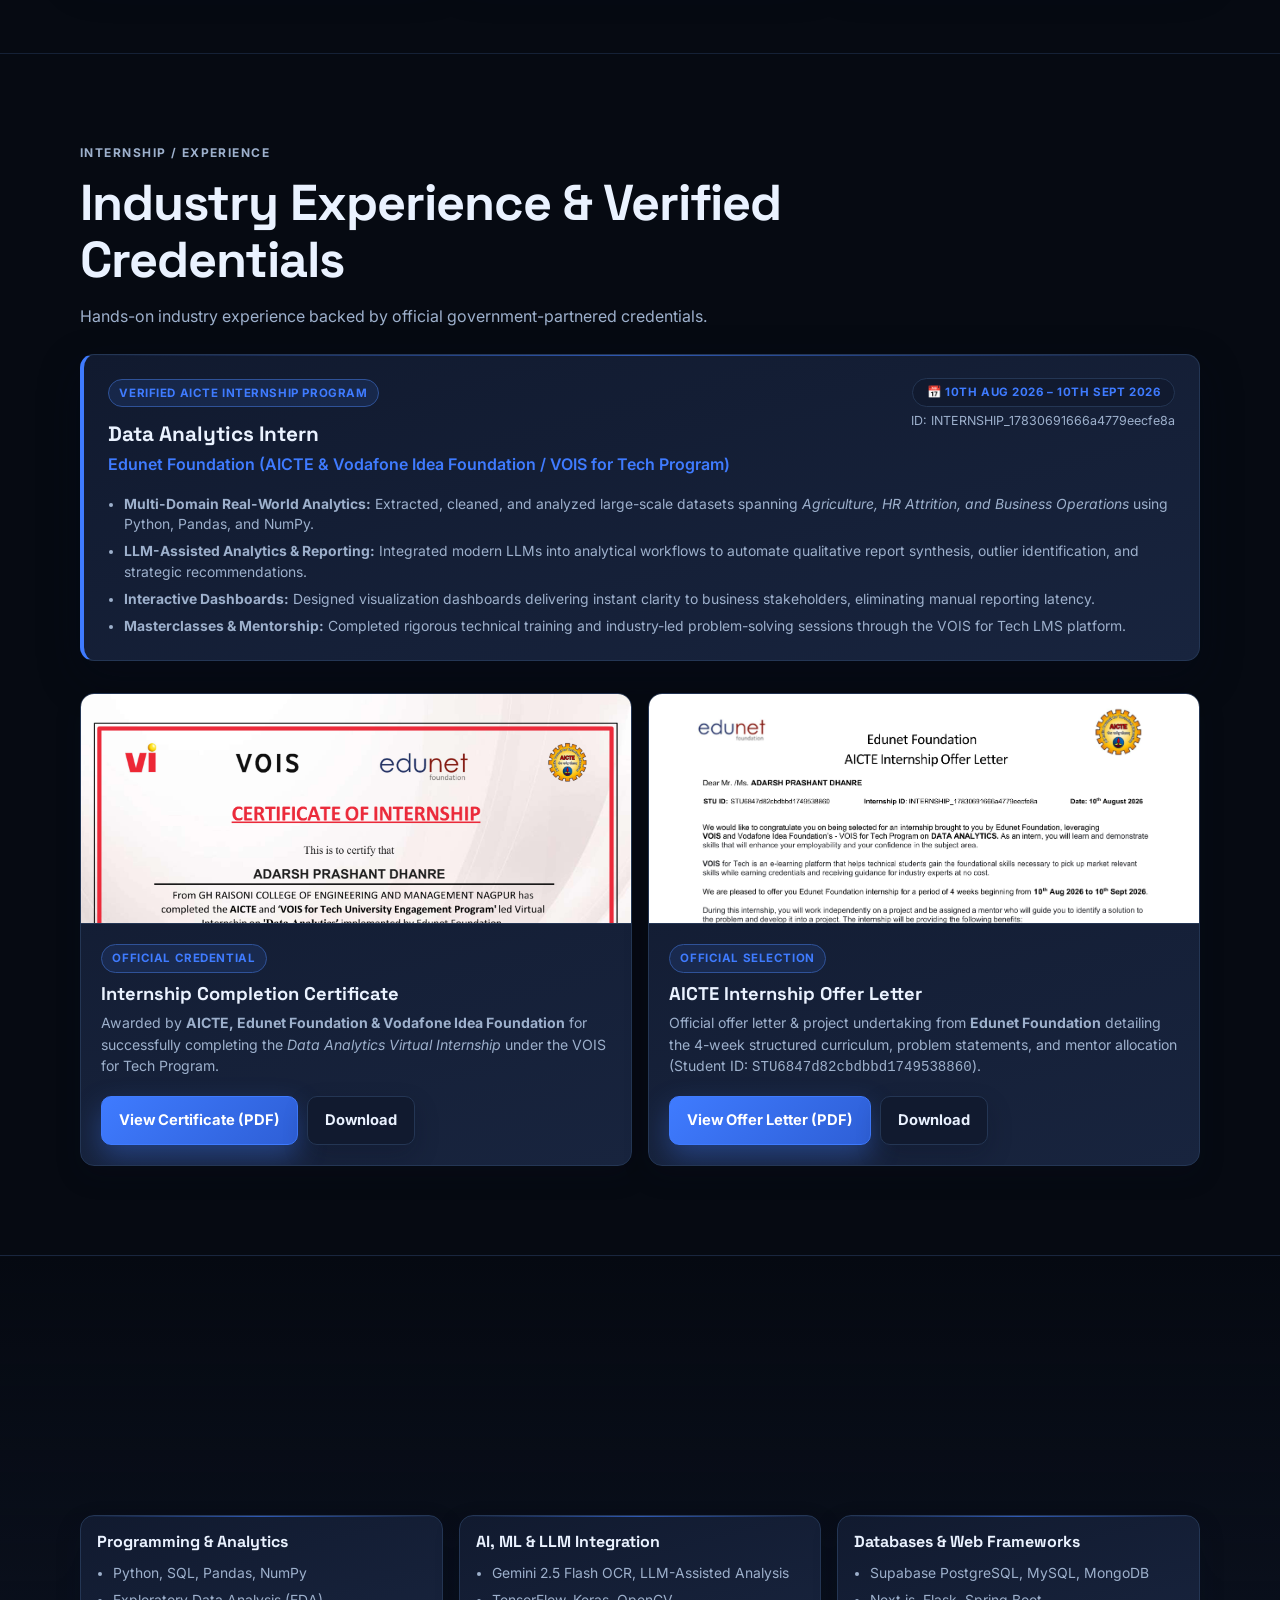
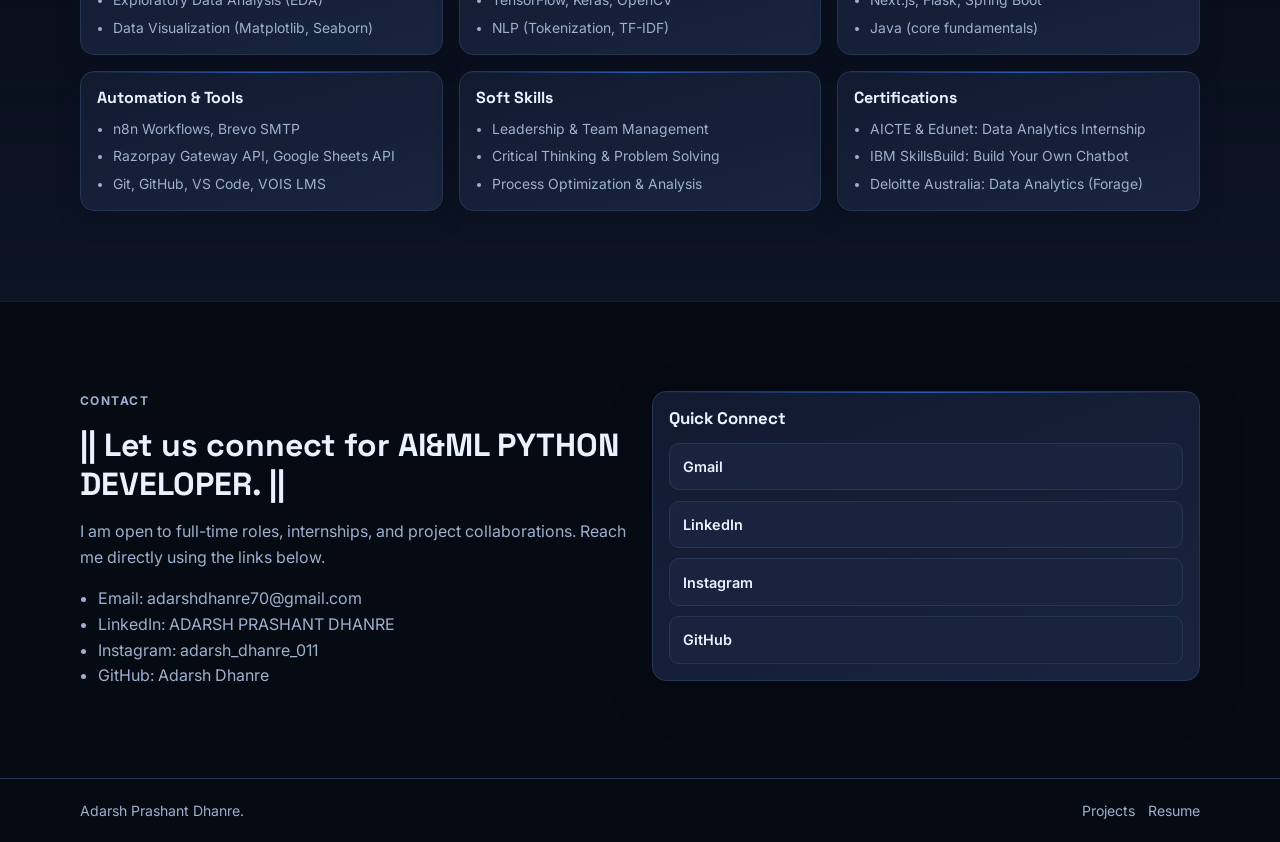
==== commit 439cbb23: "SEO: Add Google Search Console verification meta tag" ====
--- a/index.html
+++ b/index.html
@@ -9,6 +9,7 @@
   <meta name="keywords" content="Adarsh Dhanre, Adarsh Dhanre Portfolio, Adarsh Prashant Dhanre, AdarshDhanre, AI Engineer, Machine Learning Developer, Python Developer, Data Analyst Nagpur, GHRCEMN" />
   <meta name="robots" content="index, follow">
   <meta name="theme-color" content="#0b1020">
+  <meta name="google-site-verification" content="2idlq5LKUzRqh-v4B6_RrBafLu_H7vfbgM-CZGVqDDk" />
   <link rel="canonical" href="https://adarshdhanre.github.io/" />
   <link rel="alternate" hreflang="en" href="https://adarshdhanre.github.io/" />
   <link rel="alternate" hreflang="x-default" href="https://adarshdhanre.github.io/" />
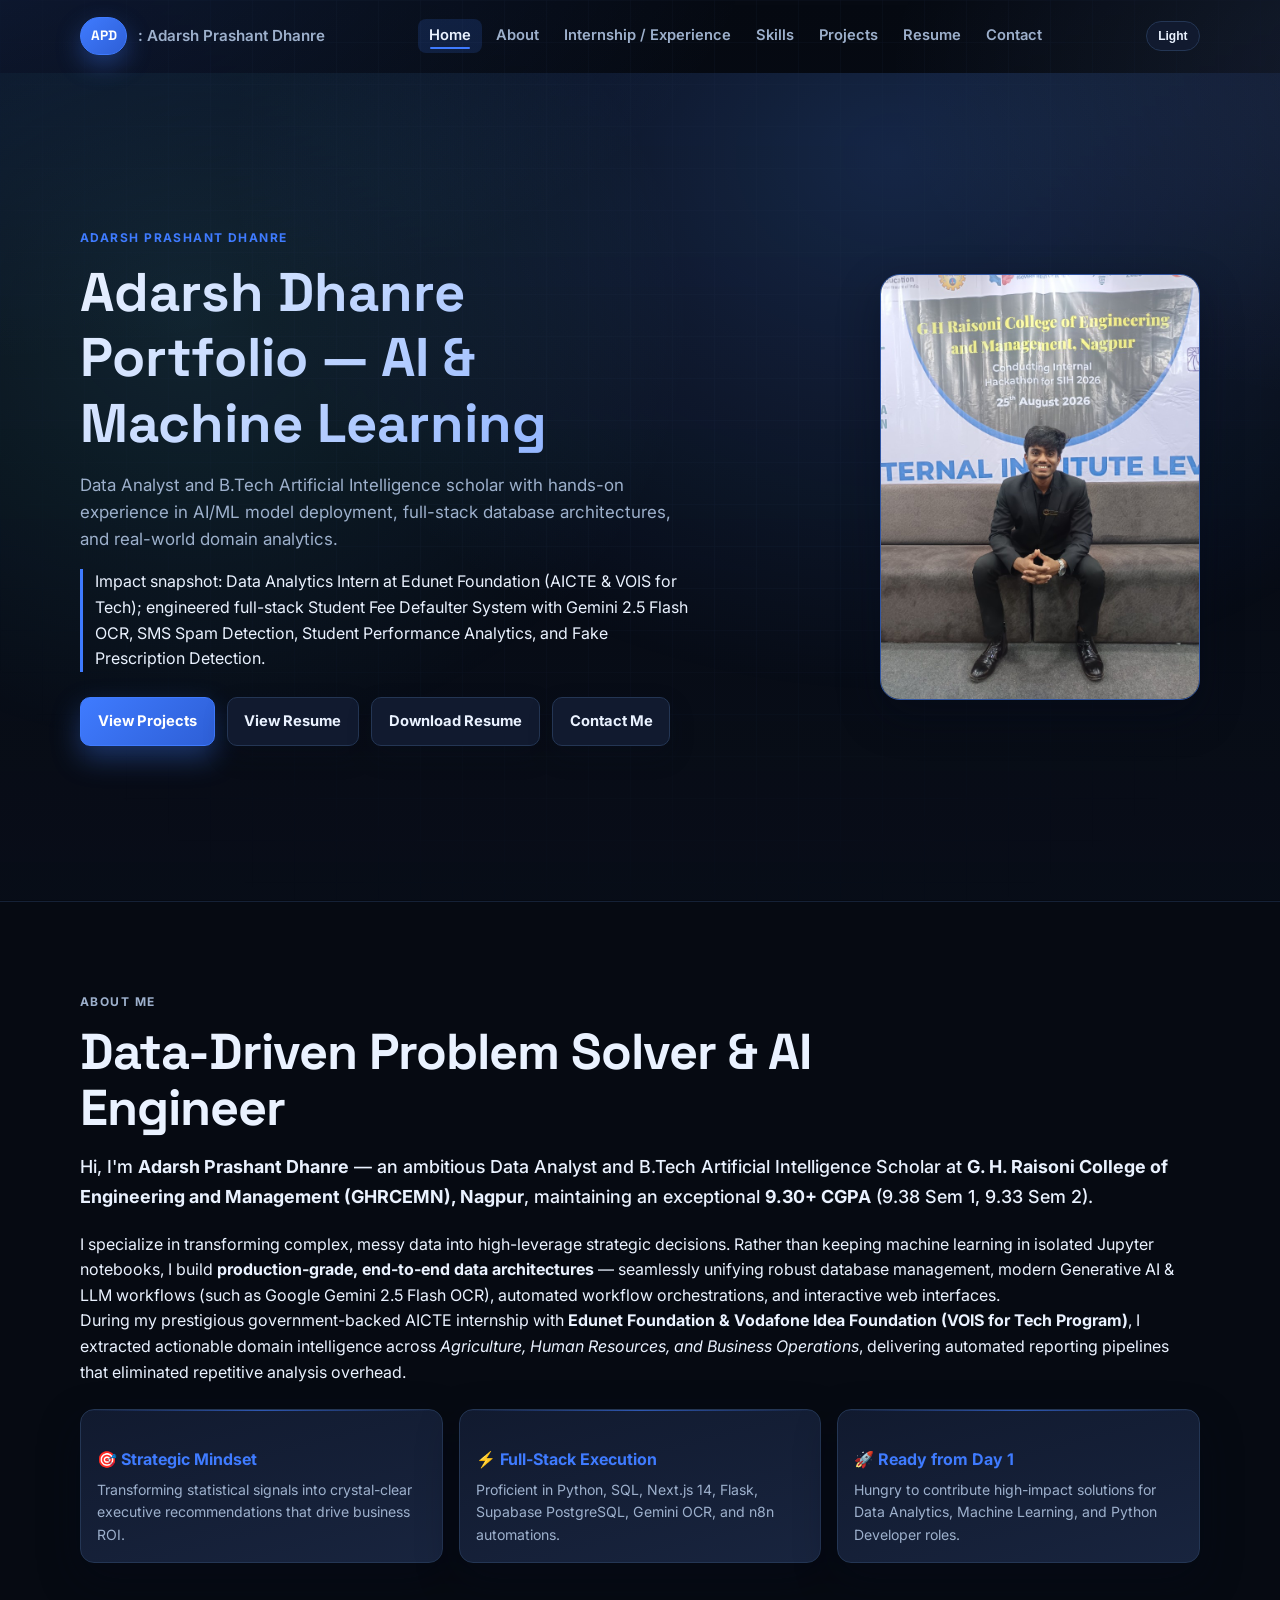
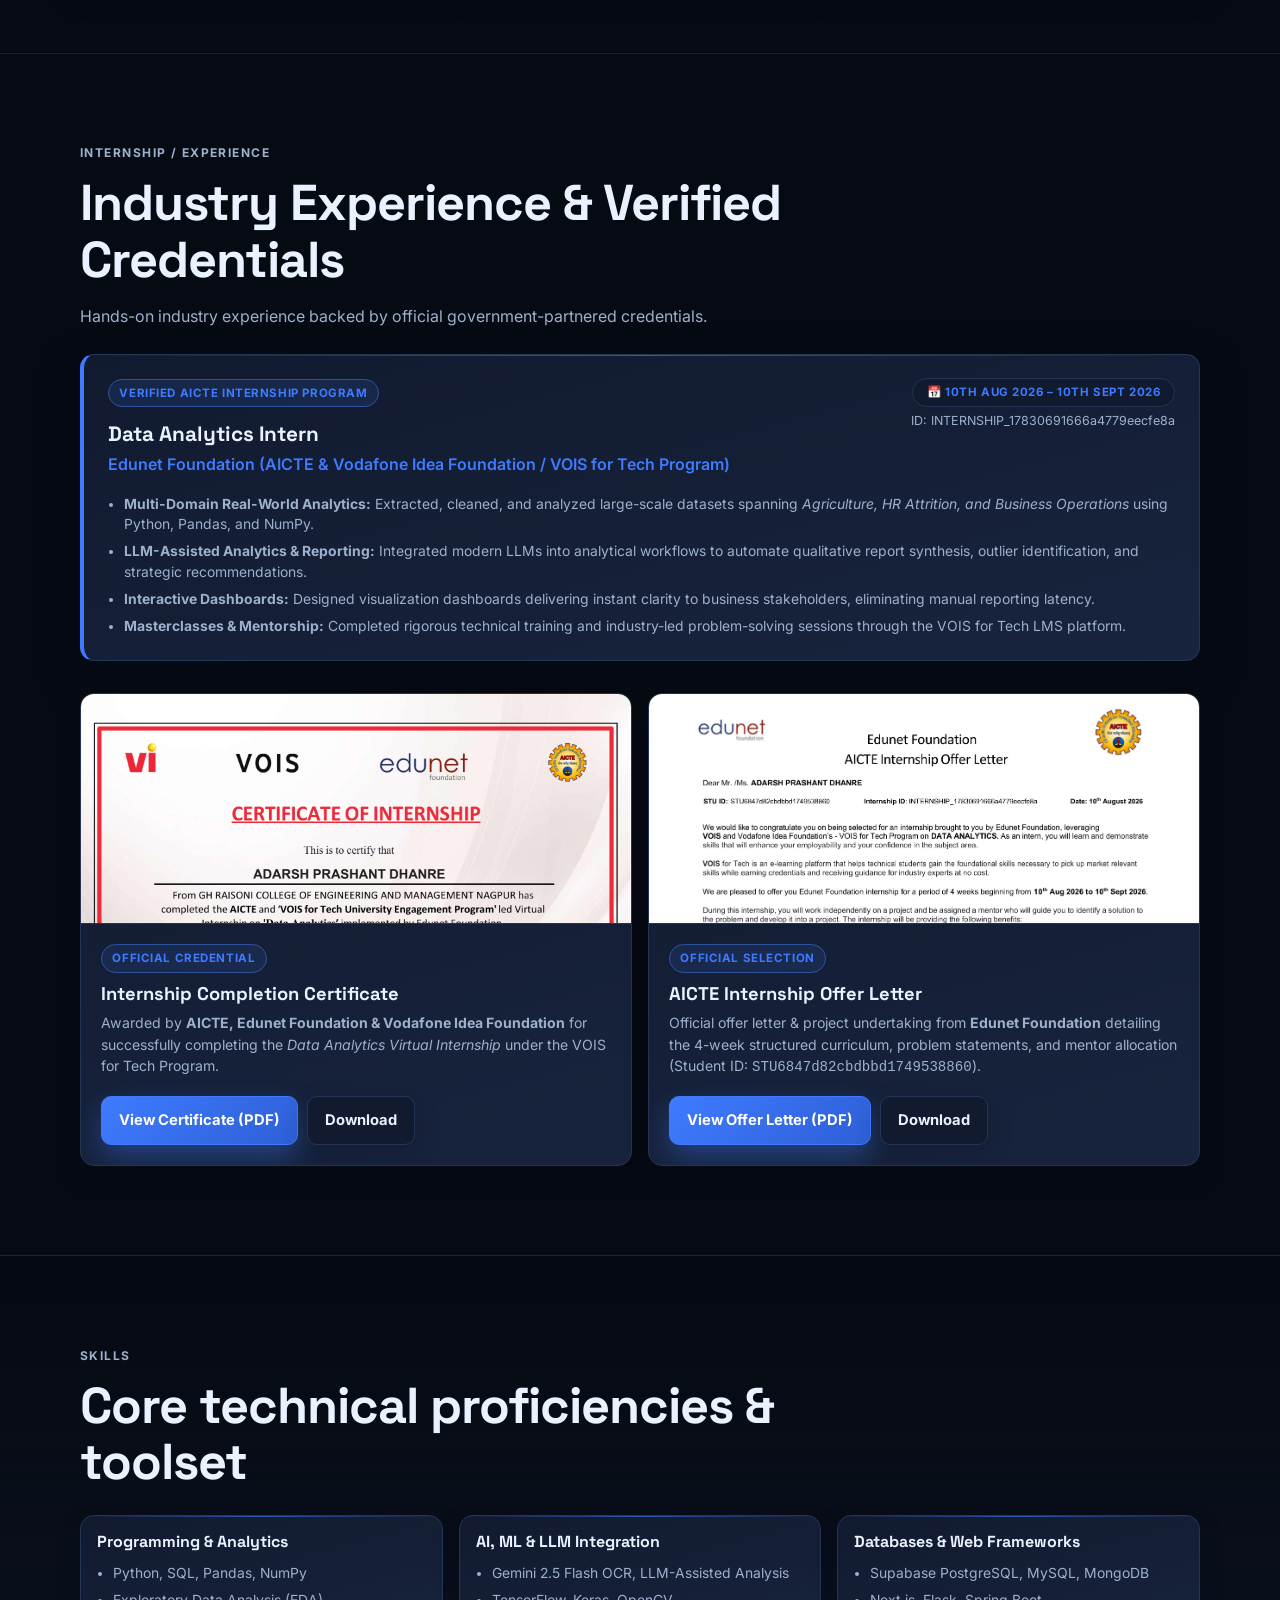
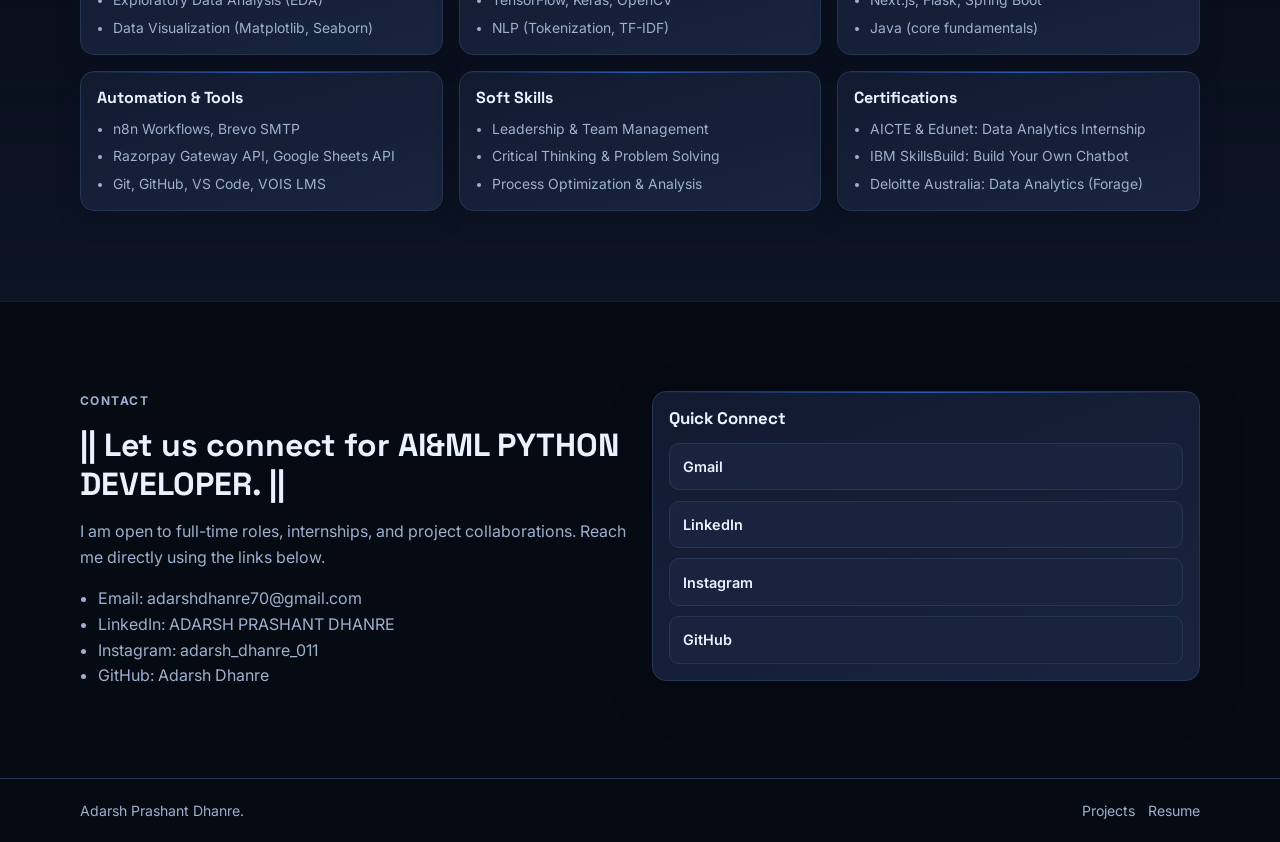
==== commit 04b8dbd9: "SEO: Align sitemap, robots.txt, and canonical URLs with AD_Portpholio property prefix" ====
--- a/index.html
+++ b/index.html
@@ -10,9 +10,9 @@
   <meta name="robots" content="index, follow">
   <meta name="theme-color" content="#0b1020">
   <meta name="google-site-verification" content="2idlq5LKUzRqh-v4B6_RrBafLu_H7vfbgM-CZGVqDDk" />
-  <link rel="canonical" href="https://adarshdhanre.github.io/" />
-  <link rel="alternate" hreflang="en" href="https://adarshdhanre.github.io/" />
-  <link rel="alternate" hreflang="x-default" href="https://adarshdhanre.github.io/" />
+  <link rel="canonical" href="https://adarshdhanre.github.io/AD_Portpholio/" />
+  <link rel="alternate" hreflang="en" href="https://adarshdhanre.github.io/AD_Portpholio/" />
+  <link rel="alternate" hreflang="x-default" href="https://adarshdhanre.github.io/AD_Portpholio/" />
   
   <!-- Open Graph / Facebook / LinkedIn -->
   <meta property="og:type" content="website">
@@ -20,7 +20,7 @@
   <meta property="og:site_name" content="Adarsh Dhanre Portfolio">
   <meta property="og:title" content="Adarsh Dhanre Portfolio | AI &amp; Machine Learning Developer">
   <meta property="og:description" content="Explore AI/ML projects, data analytics solutions, and resume of Adarsh Prashant Dhanre.">
-  <meta property="og:url" content="https://adarshdhanre.github.io/">
+  <meta property="og:url" content="https://adarshdhanre.github.io/AD_Portpholio/">
   <meta property="og:image" content="assets/images/adarsh_profile.jpg">
 
   <!-- Twitter / X Card -->
@@ -36,7 +36,7 @@
     "@type": "Person",
     "name": "Adarsh Dhanre",
     "alternateName": ["Adarsh Prashant Dhanre", "AdarshDhanre"],
-    "url": "https://adarshdhanre.github.io/",
+    "url": "https://adarshdhanre.github.io/AD_Portpholio/",
     "image": "assets/images/adarsh_profile.jpg",
     "jobTitle": "AI & Machine Learning Developer",
     "worksFor": {
@@ -69,7 +69,7 @@
     "@type": "WebSite",
     "name": "Adarsh Dhanre Portfolio",
     "alternateName": "Adarsh Prashant Dhanre Portfolio",
-    "url": "https://adarshdhanre.github.io/"
+    "url": "https://adarshdhanre.github.io/AD_Portpholio/"
   }
   </script>
   
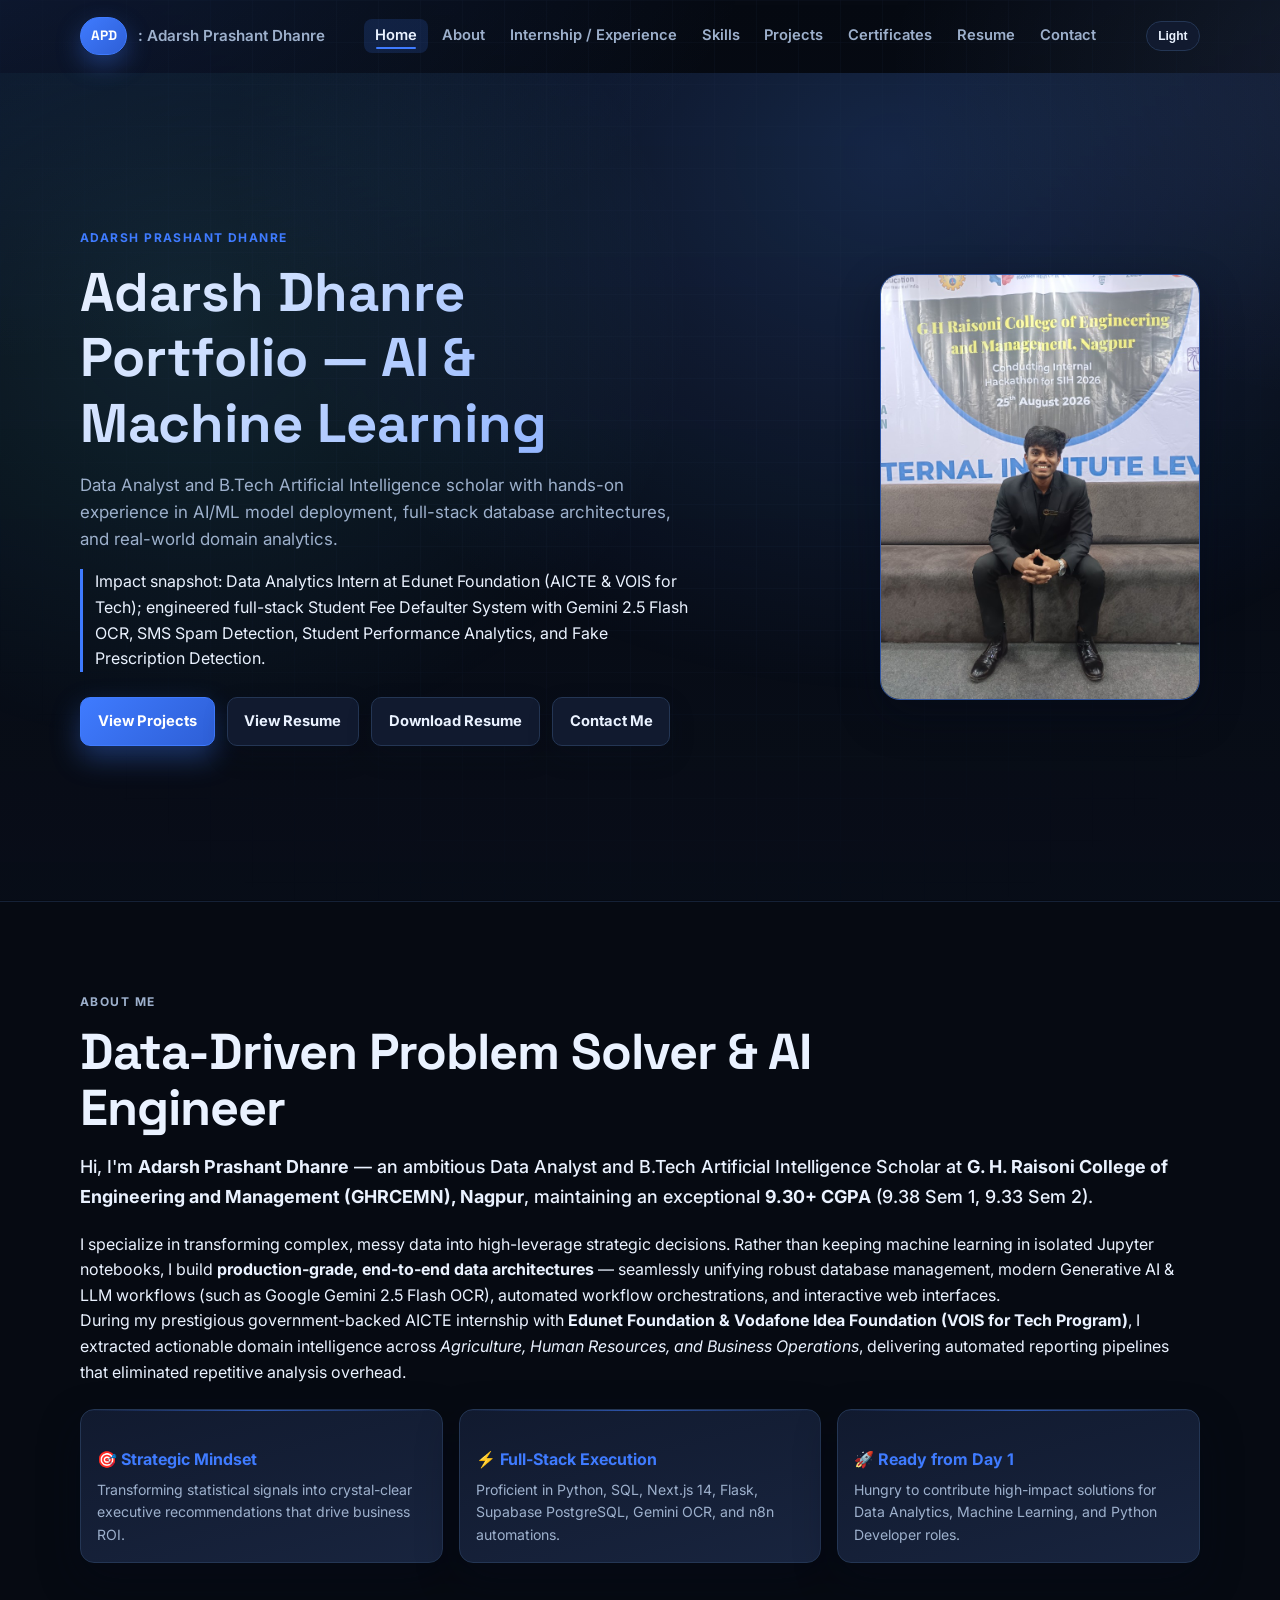
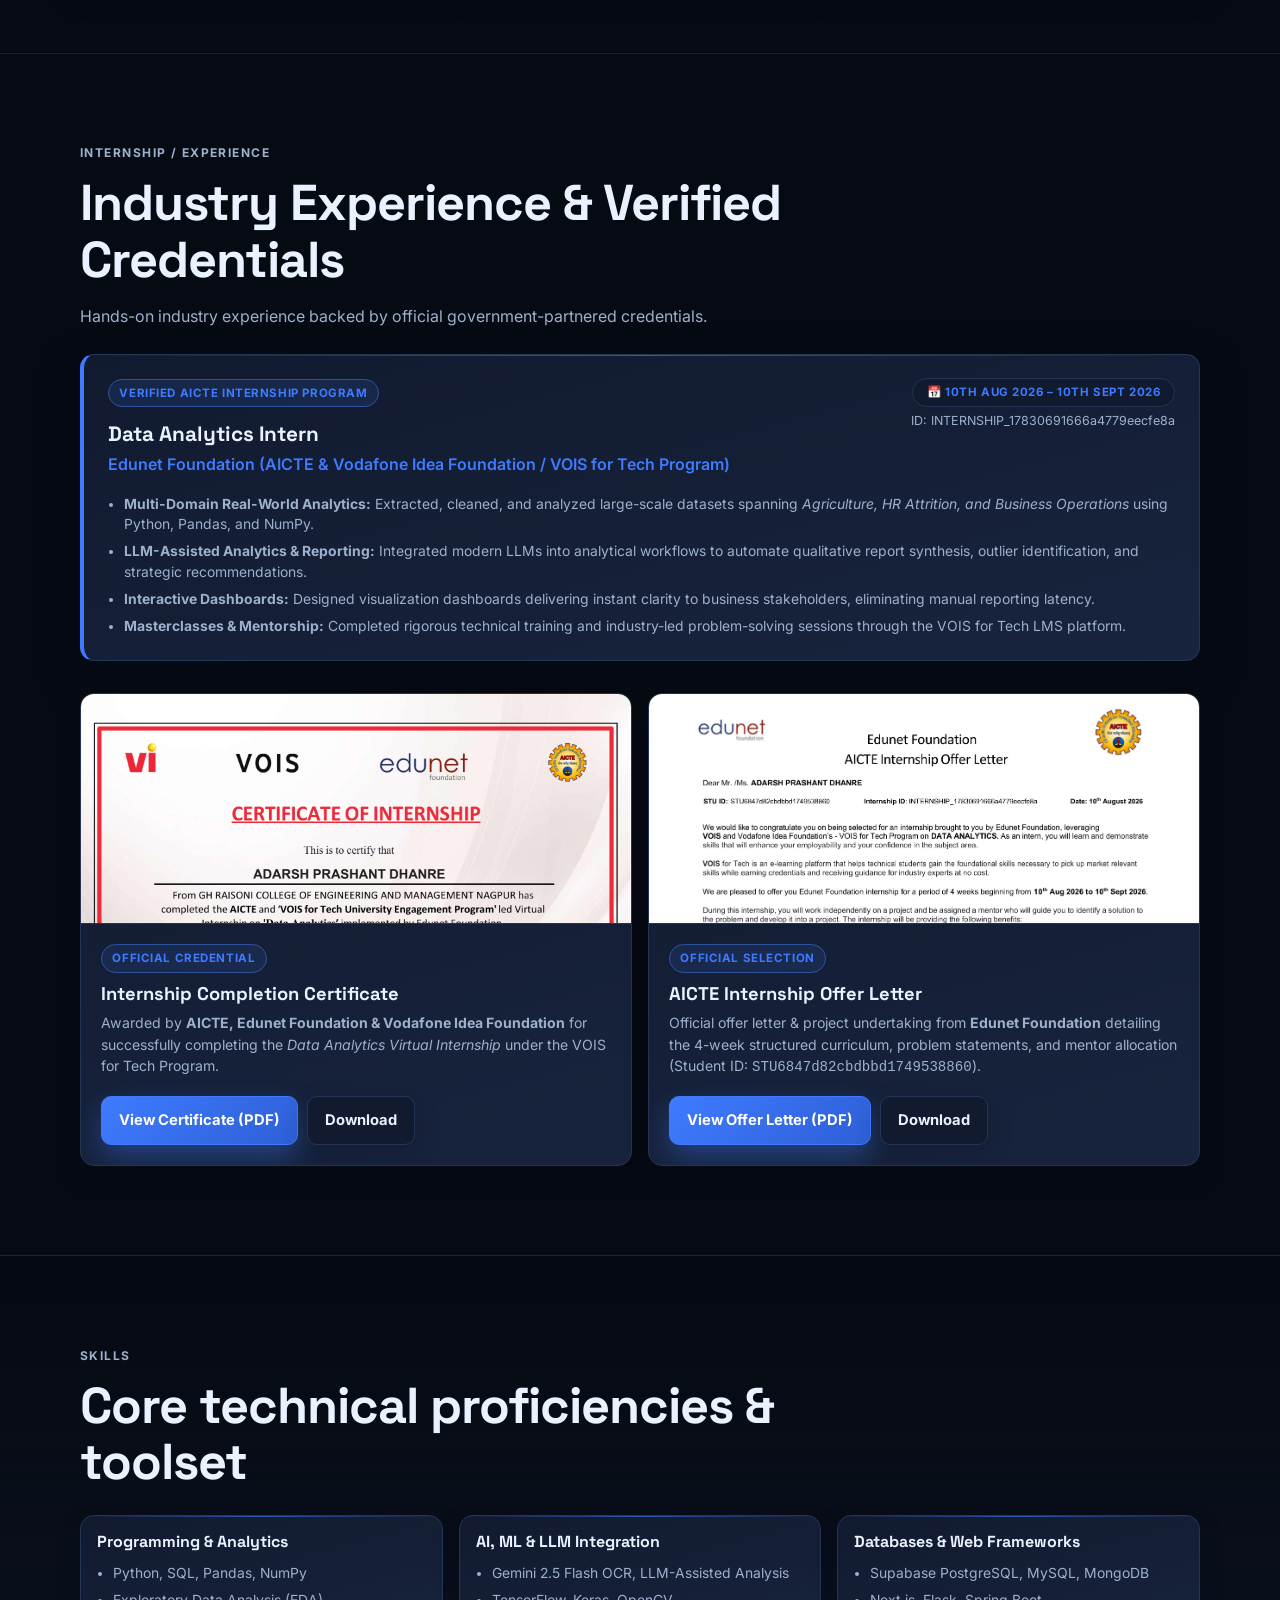
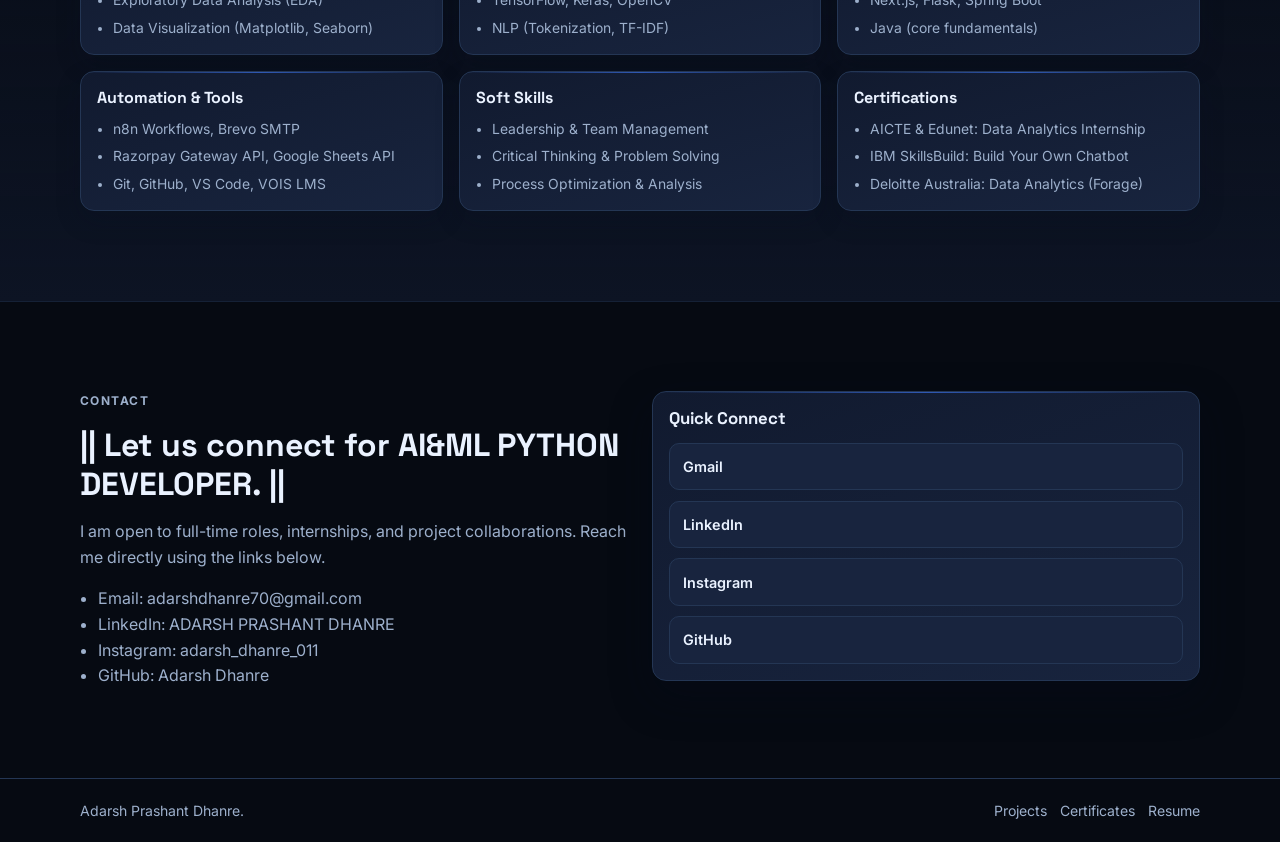
==== commit 1eb4d7bc: "Add Certificates page with 8 certificates and nav links" ====
--- a/index.html
+++ b/index.html
@@ -99,6 +99,7 @@
         <a class="nav-link" href="#experience">Internship / Experience</a>
         <a class="nav-link" href="#skills">Skills</a>
         <a class="nav-link" href="projects.html">Projects</a>
+        <a class="nav-link" href="certificates.html">Certificates</a>
         <a class="nav-link" href="resume.html">Resume</a>
         <a class="nav-link" href="#contact">Contact</a>
       </nav>
@@ -369,6 +370,7 @@
       <p>Adarsh Prashant Dhanre.</p>
       <div class="footer-links">
         <a href="projects.html">Projects</a>
+        <a href="certificates.html">Certificates</a>
         <a href="resume.html">Resume</a>
       </div>
     </div>
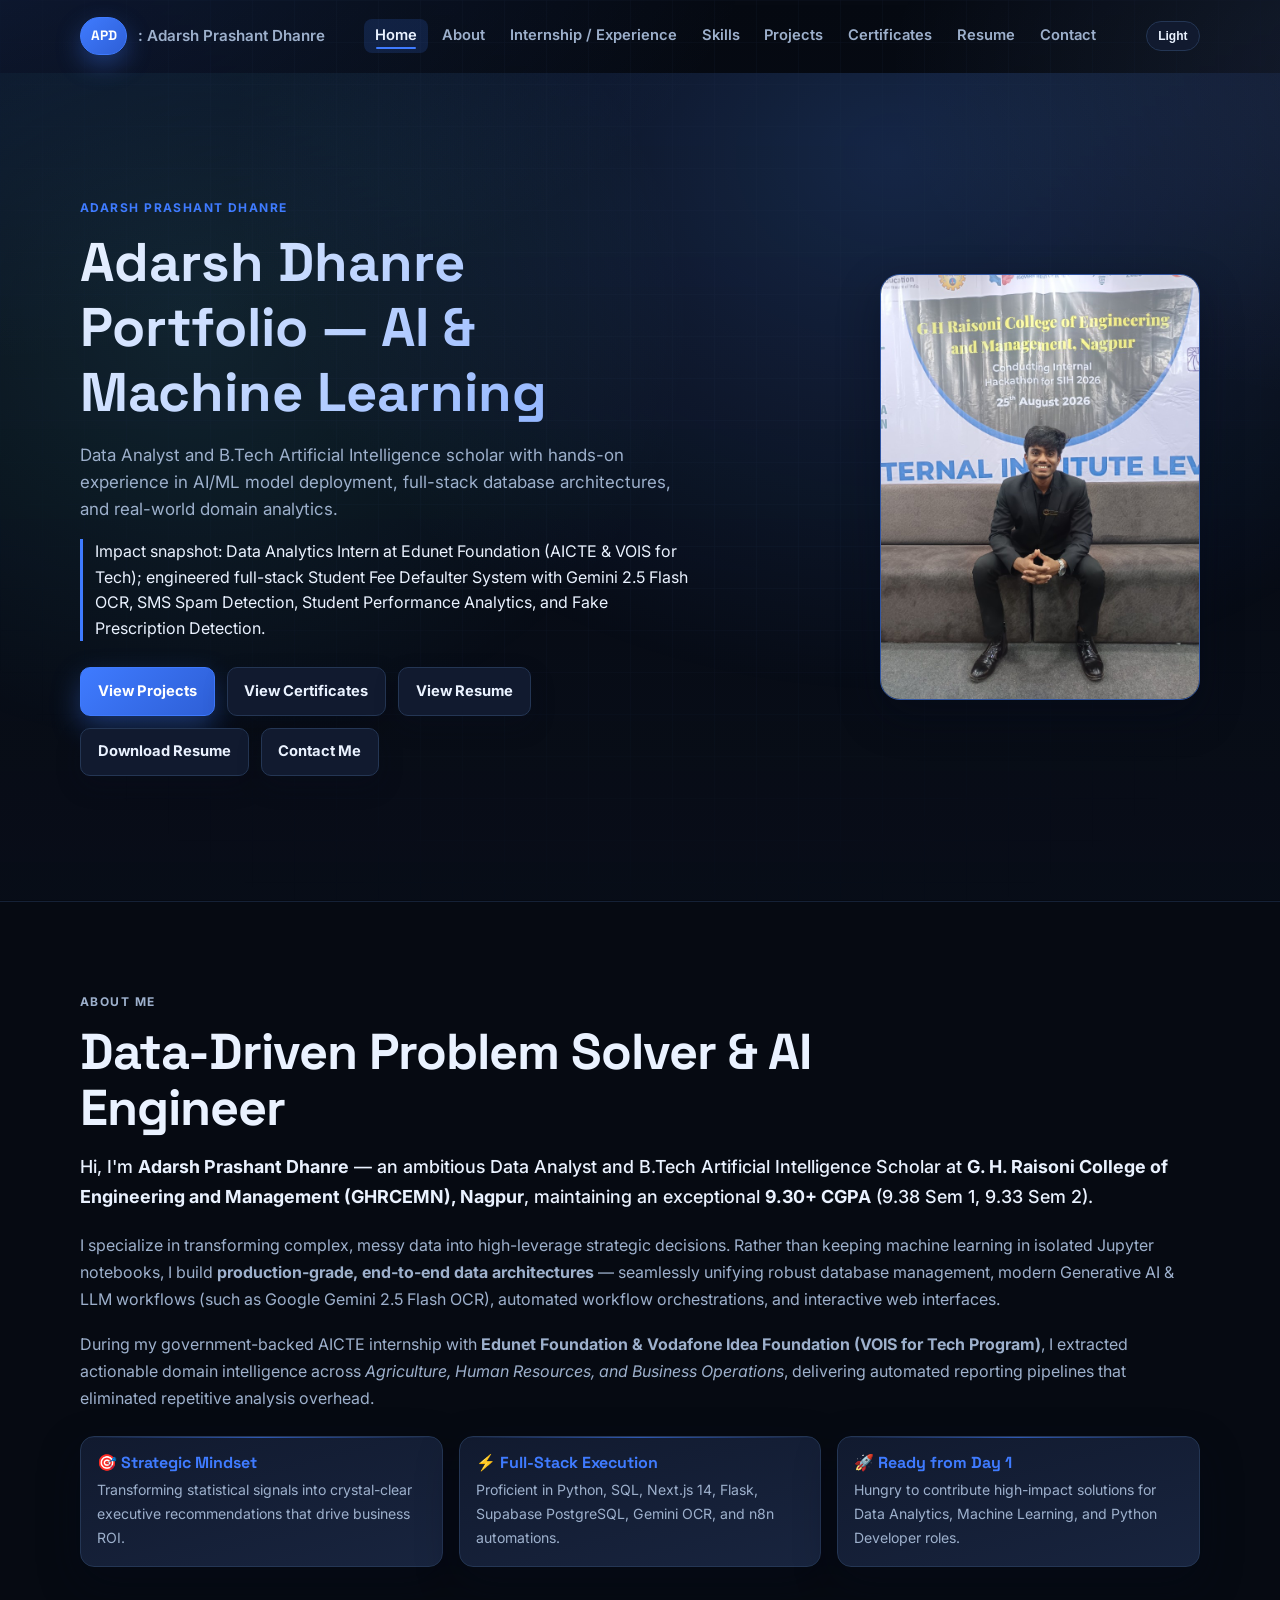
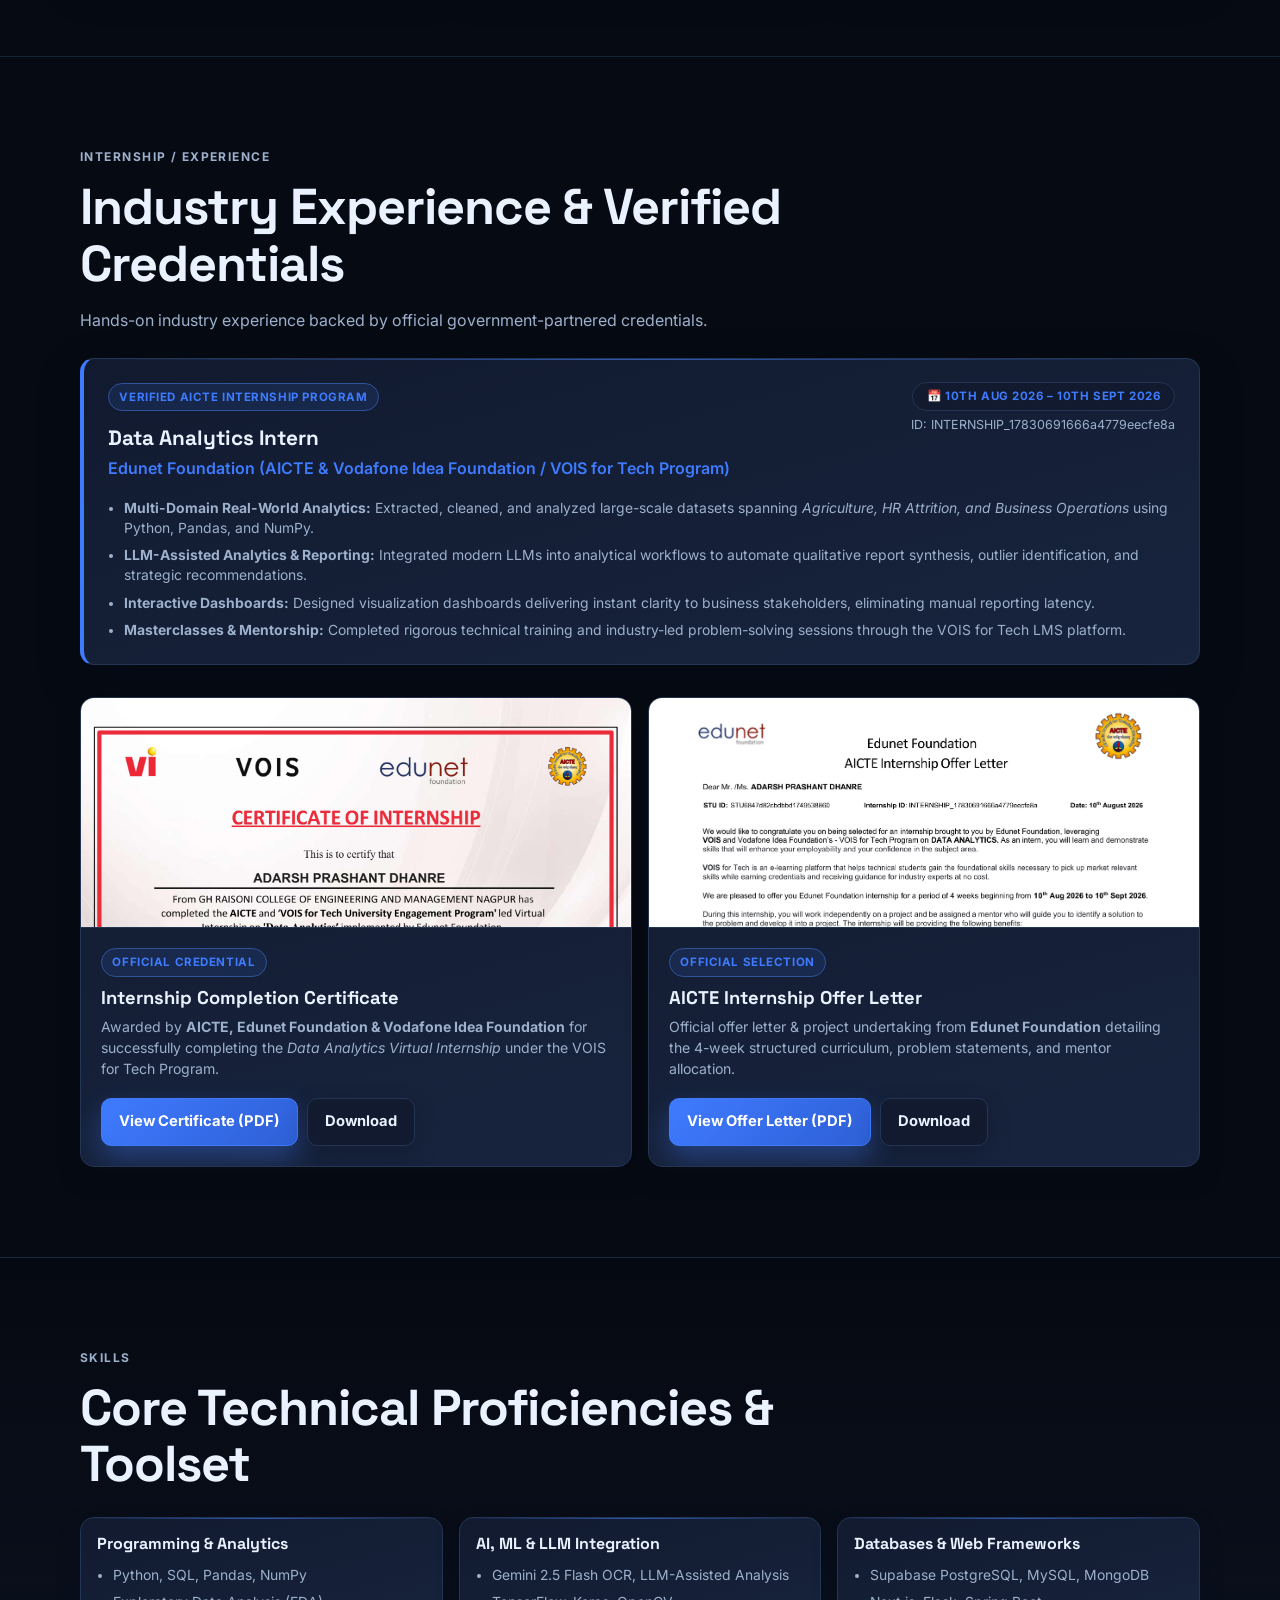
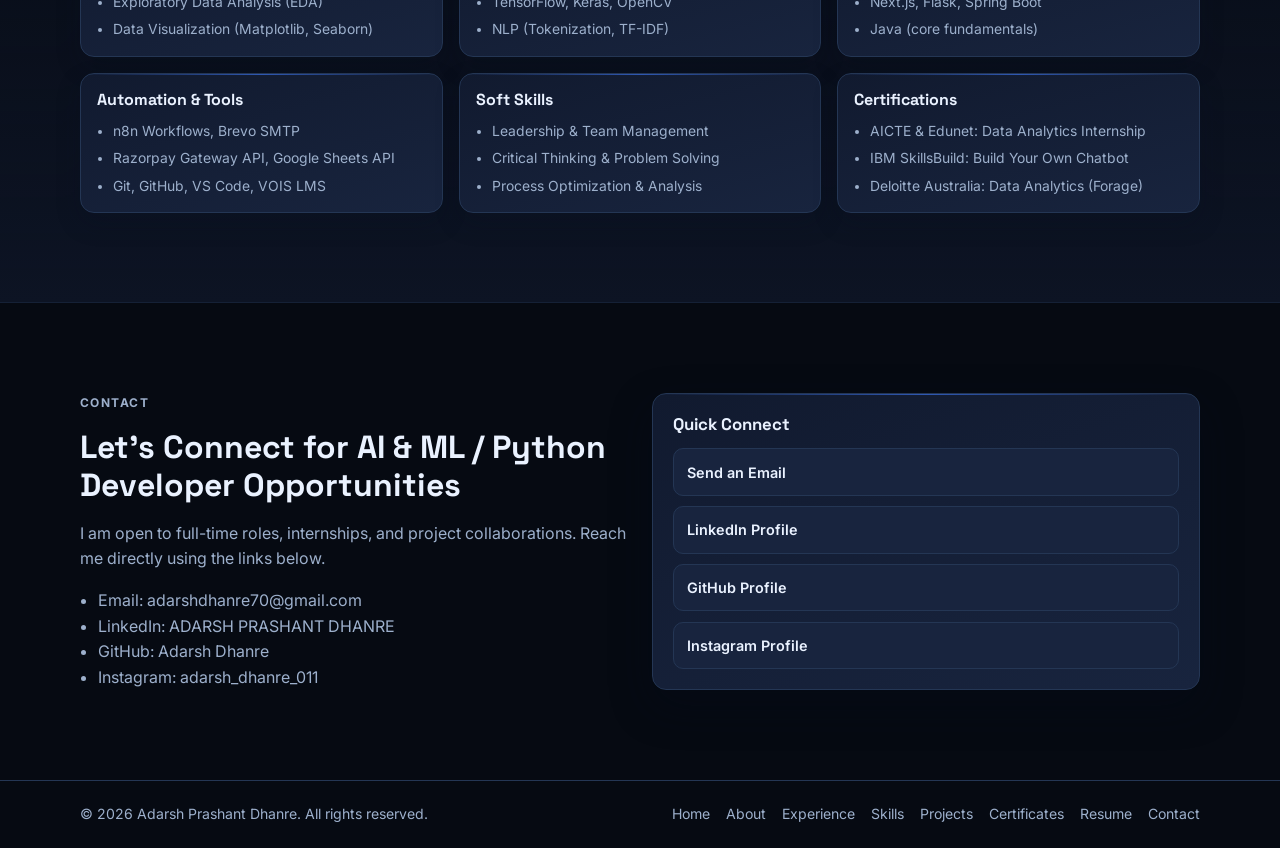
==== commit 8a6f3971: "Refactor: standardize codebase structure, architecture and styling to senior engineering standards" ====
--- a/index.html
+++ b/index.html
@@ -6,15 +6,15 @@
   <title>Adarsh Dhanre Portfolio | AI &amp; Machine Learning Developer</title>
   <meta name="author" content="Adarsh Prashant Dhanre">
   <meta name="description" content="Official portfolio of Adarsh Dhanre (Adarsh Prashant Dhanre) - AI &amp; Machine Learning Developer, Data Analyst. Discover projects, machine learning models, skills, and resume.">
-  <meta name="keywords" content="Adarsh Dhanre, Adarsh Dhanre Portfolio, Adarsh Prashant Dhanre, AdarshDhanre, AI Engineer, Machine Learning Developer, Python Developer, Data Analyst Nagpur, GHRCEMN" />
+  <meta name="keywords" content="Adarsh Dhanre, Adarsh Dhanre Portfolio, Adarsh Prashant Dhanre, AdarshDhanre, AI Engineer, Machine Learning Developer, Python Developer, Data Analyst Nagpur, GHRCEMN">
   <meta name="robots" content="index, follow">
   <meta name="theme-color" content="#0b1020">
-  <meta name="google-site-verification" content="2idlq5LKUzRqh-v4B6_RrBafLu_H7vfbgM-CZGVqDDk" />
-  <link rel="canonical" href="https://adarshdhanre.github.io/AD_Portpholio/" />
-  <link rel="alternate" hreflang="en" href="https://adarshdhanre.github.io/AD_Portpholio/" />
-  <link rel="alternate" hreflang="x-default" href="https://adarshdhanre.github.io/AD_Portpholio/" />
-  
-  <!-- Open Graph / Facebook / LinkedIn -->
+  <meta name="google-site-verification" content="2idlq5LKUzRqh-v4B6_RrBafLu_H7vfbgM-CZGVqDDk">
+  <link rel="canonical" href="https://adarshdhanre.github.io/AD_Portpholio/">
+  <link rel="alternate" hreflang="en" href="https://adarshdhanre.github.io/AD_Portpholio/">
+  <link rel="alternate" hreflang="x-default" href="https://adarshdhanre.github.io/AD_Portpholio/">
+
+  <!-- Open Graph / Social Media -->
   <meta property="og:type" content="website">
   <meta property="og:locale" content="en_US">
   <meta property="og:site_name" content="Adarsh Dhanre Portfolio">
@@ -28,8 +28,8 @@
   <meta name="twitter:title" content="Adarsh Dhanre Portfolio | AI &amp; Machine Learning Developer">
   <meta name="twitter:description" content="Explore AI/ML projects, data analytics solutions, and resume of Adarsh Prashant Dhanre.">
   <meta name="twitter:image" content="assets/images/adarsh_profile.jpg">
-  
-  <!-- Structured Data (JSON-LD) for Google Search Entity Indexing -->
+
+  <!-- Structured Data (JSON-LD) -->
   <script type="application/ld+json">
   {
     "@context": "https://schema.org",
@@ -72,18 +72,23 @@
     "url": "https://adarshdhanre.github.io/AD_Portpholio/"
   }
   </script>
-  
+
+  <!-- Typography & Assets -->
   <link rel="preconnect" href="https://fonts.googleapis.com">
   <link rel="preconnect" href="https://fonts.gstatic.com" crossorigin>
   <link href="https://fonts.googleapis.com/css2?family=Inter:wght@400;500;600;700;800&family=Space+Grotesk:wght@600;700&display=swap" rel="stylesheet">
-  <link rel="stylesheet" href="assets/css/style.css?v=20260224.1">
-  <script src="assets/js/script.js?v=20260224.1" defer></script>
+  <link rel="stylesheet" href="assets/css/style.css?v=20261105.1">
+  <script src="assets/js/script.js?v=20261105.1" defer></script>
 </head>
 <body data-page="home">
+
+  <!-- ==============================================================================
+       HEADER & NAVIGATION
+       ============================================================================== -->
   <header class="site-header">
     <div class="container nav-container">
       <a class="brand" href="index.html" aria-label="Go to homepage">
-        <span class="brand-mark"> APD </span>
+        <span class="brand-mark">APD</span>
         <span class="brand-text">: Adarsh Prashant Dhanre</span>
       </a>
 
@@ -94,7 +99,7 @@
       </button>
 
       <nav class="main-nav" id="main-nav" aria-label="Main navigation">
-        <a class="nav-link" href="#home">Home</a>
+        <a class="nav-link active" href="#home">Home</a>
         <a class="nav-link" href="#about">About</a>
         <a class="nav-link" href="#experience">Internship / Experience</a>
         <a class="nav-link" href="#skills">Skills</a>
@@ -111,6 +116,9 @@
   </header>
 
   <main>
+    <!-- ==============================================================================
+         HERO SECTION
+         ============================================================================== -->
     <section class="hero section" id="home">
       <div class="hero-gradient"></div>
       <div class="container hero-grid">
@@ -125,17 +133,21 @@
           </p>
           <div class="hero-actions">
             <a class="btn btn-primary" href="projects.html">View Projects</a>
+            <a class="btn btn-secondary" href="certificates.html">View Certificates</a>
             <a class="btn btn-secondary" href="resume.html">View Resume</a>
-            <a class="btn btn-secondary" href="Adarsh_Dhanre_Resume.pdf" download>Download Resume</a>
+            <a class="btn btn-secondary" href="Adarsh_Dhanre_Resume.pdf" download="Adarsh_Dhanre_Resume.pdf">Download Resume</a>
             <a class="btn btn-secondary" href="#contact">Contact Me</a>
           </div>
         </div>
         <div class="hero-media">
-          <img src="assets/images/adarsh_profile.jpg?v=20261017" alt="Portrait of Adarsh Prashant Dhanre" class="profile-image">
-        </div>
-      </div>
-    </section>
-
+          <img src="assets/images/adarsh_profile.jpg" alt="Portrait of Adarsh Prashant Dhanre" class="profile-image">
+        </div>
+      </div>
+    </section>
+
+    <!-- ==============================================================================
+         ABOUT SECTION
+         ============================================================================== -->
     <section class="section" id="about">
       <div class="container">
         <div class="section-head reveal">
@@ -143,17 +155,17 @@
           <h2>Data-Driven Problem Solver &amp; AI Engineer</h2>
         </div>
         <div class="about-content reveal">
-          <p class="lead-text" style="font-size: 1.12rem; color: var(--text); font-weight: 500; line-height: 1.65; margin-bottom: 1.25rem;">
+          <p style="font-size: 1.12rem; color: var(--text); font-weight: 500; line-height: 1.65; margin-bottom: 1.25rem;">
             Hi, I'm <strong>Adarsh Prashant Dhanre</strong> — an ambitious Data Analyst and B.Tech Artificial Intelligence Scholar at <strong>G. H. Raisoni College of Engineering and Management (GHRCEMN), Nagpur</strong>, maintaining an exceptional <strong>9.30+ CGPA</strong> (9.38 Sem 1, 9.33 Sem 2).
           </p>
           <p>
             I specialize in transforming complex, messy data into high-leverage strategic decisions. Rather than keeping machine learning in isolated Jupyter notebooks, I build <strong>production-grade, end-to-end data architectures</strong> — seamlessly unifying robust database management, modern Generative AI &amp; LLM workflows (such as Google Gemini 2.5 Flash OCR), automated workflow orchestrations, and interactive web interfaces.
           </p>
           <p>
-            During my prestigious government-backed AICTE internship with <strong>Edunet Foundation &amp; Vodafone Idea Foundation (VOIS for Tech Program)</strong>, I extracted actionable domain intelligence across <em>Agriculture, Human Resources, and Business Operations</em>, delivering automated reporting pipelines that eliminated repetitive analysis overhead.
-          </p>
-          
-          <div class="about-highlights-grid" style="display: grid; grid-template-columns: repeat(auto-fit, minmax(240px, 1fr)); gap: 1rem; margin-top: 1.5rem;">
+            During my government-backed AICTE internship with <strong>Edunet Foundation &amp; Vodafone Idea Foundation (VOIS for Tech Program)</strong>, I extracted actionable domain intelligence across <em>Agriculture, Human Resources, and Business Operations</em>, delivering automated reporting pipelines that eliminated repetitive analysis overhead.
+          </p>
+
+          <div class="about-highlights-grid">
             <div class="proof-card">
               <h4 style="color: var(--accent); margin-bottom: 0.35rem; font-size: 1rem;">🎯 Strategic Mindset</h4>
               <p style="font-size: 0.88rem; margin: 0; color: var(--text-muted);">Transforming statistical signals into crystal-clear executive recommendations that drive business ROI.</p>
@@ -171,6 +183,9 @@
       </div>
     </section>
 
+    <!-- ==============================================================================
+         EXPERIENCE SECTION
+         ============================================================================== -->
     <section class="section" id="experience">
       <div class="container">
         <div class="section-head reveal">
@@ -179,7 +194,6 @@
           <p>Hands-on industry experience backed by official government-partnered credentials.</p>
         </div>
 
-        <!-- Experience Detail Card -->
         <div class="reveal" style="margin-top: 1.5rem;">
           <article class="proof-card" style="padding: 1.5rem; border-left: 4px solid var(--accent);">
             <div style="display:flex; justify-content:space-between; align-items:flex-start; flex-wrap:wrap; gap:0.75rem; margin-bottom:1rem;">
@@ -209,7 +223,6 @@
           </article>
         </div>
 
-        <!-- Verification Documents: Certificate & Offer Letter -->
         <div class="proof-grid reveal" style="margin-top: 2rem;">
           <!-- Card 1: Internship Completion Certificate -->
           <article class="cert-card">
@@ -223,12 +236,8 @@
                 Awarded by <strong>AICTE, Edunet Foundation &amp; Vodafone Idea Foundation</strong> for successfully completing the <em>Data Analytics Virtual Internship</em> under the VOIS for Tech Program.
               </p>
               <div class="cert-actions">
-                <a class="btn btn-primary" href="assets/docs/Edunet_AICTE_Internship_Certificate.pdf" target="_blank" rel="noopener noreferrer">
-                  View Certificate (PDF)
-                </a>
-                <a class="btn btn-secondary" href="assets/docs/Edunet_AICTE_Internship_Certificate.pdf" download="Adarsh_Dhanre_Internship_Certificate.pdf">
-                  Download
-                </a>
+                <a class="btn btn-primary" href="assets/docs/Edunet_AICTE_Internship_Certificate.pdf" target="_blank" rel="noopener noreferrer">View Certificate (PDF)</a>
+                <a class="btn btn-secondary" href="assets/docs/Edunet_AICTE_Internship_Certificate.pdf" download="Adarsh_Dhanre_Internship_Certificate.pdf">Download</a>
               </div>
             </div>
           </article>
@@ -242,15 +251,11 @@
               <span class="cert-badge">Official Selection</span>
               <h3 class="cert-title">AICTE Internship Offer Letter</h3>
               <p class="cert-desc">
-                Official offer letter &amp; project undertaking from <strong>Edunet Foundation</strong> detailing the 4-week structured curriculum, problem statements, and mentor allocation (Student ID: <code>STU6847d82cbdbbd1749538860</code>).
+                Official offer letter &amp; project undertaking from <strong>Edunet Foundation</strong> detailing the 4-week structured curriculum, problem statements, and mentor allocation.
               </p>
               <div class="cert-actions">
-                <a class="btn btn-primary" href="assets/docs/Edunet_AICTE_Internship_Offer_Letter.pdf" target="_blank" rel="noopener noreferrer">
-                  View Offer Letter (PDF)
-                </a>
-                <a class="btn btn-secondary" href="assets/docs/Edunet_AICTE_Internship_Offer_Letter.pdf" download="Adarsh_Dhanre_Internship_Offer_Letter.pdf">
-                  Download
-                </a>
+                <a class="btn btn-primary" href="assets/docs/Edunet_AICTE_Internship_Offer_Letter.pdf" target="_blank" rel="noopener noreferrer">View Offer Letter (PDF)</a>
+                <a class="btn btn-secondary" href="assets/docs/Edunet_AICTE_Internship_Offer_Letter.pdf" download="Adarsh_Dhanre_Internship_Offer_Letter.pdf">Download</a>
               </div>
             </div>
           </article>
@@ -258,11 +263,14 @@
       </div>
     </section>
 
+    <!-- ==============================================================================
+         SKILLS SECTION
+         ============================================================================== -->
     <section class="section section-muted" id="skills">
       <div class="container">
         <div class="section-head reveal">
           <p class="eyebrow">Skills</p>
-          <h2>Core technical proficiencies &amp; toolset</h2>
+          <h2>Core Technical Proficiencies &amp; Toolset</h2>
         </div>
         <div class="skills-grid reveal">
           <article class="skill-card-strong">
@@ -334,48 +342,54 @@
       </div>
     </section>
 
-   
-    
-
+    <!-- ==============================================================================
+         CONTACT SECTION
+         ============================================================================== -->
     <section class="section contact-section" id="contact">
       <div class="container contact-grid">
         <div class="contact-copy reveal">
           <p class="eyebrow">Contact</p>
-          <h2> || Let us connect for AI&ML PYTHON DEVELOPER.  ||</h2>
+          <h2>Let's Connect for AI &amp; ML / Python Developer Opportunities</h2>
           <p>
             I am open to full-time roles, internships, and project collaborations.
             Reach me directly using the links below.
           </p>
           <ul class="contact-points">
-            <li>Email: <a href="https://mail.google.com/mail/u/0/#inbox">adarshdhanre70@gmail.com</a></li>
-            <li>LinkedIn: <a href="https://www.linkedin.com/in/adarsh-dhanre-11b23129b/" target="_blank" rel="noreferrer">ADARSH PRASHANT DHANRE</a></li>
-            <li>Instagram: <a href="https://www.instagram.com/?hl=en" target="_blank" rel="noreferrer">adarsh_dhanre_011</a></li>
-            <li>GitHub: <a href="https://github.com/AdarshDhanre" target="_blank" rel="noreferrer">Adarsh Dhanre</a></li>
+            <li>Email: <a href="mailto:adarshdhanre70@gmail.com">adarshdhanre70@gmail.com</a></li>
+            <li>LinkedIn: <a href="https://www.linkedin.com/in/adarsh-dhanre-11b23129b/" target="_blank" rel="noopener noreferrer">ADARSH PRASHANT DHANRE</a></li>
+            <li>GitHub: <a href="https://github.com/AdarshDhanre" target="_blank" rel="noopener noreferrer">Adarsh Dhanre</a></li>
+            <li>Instagram: <a href="https://www.instagram.com/adarsh_dhanre_011/" target="_blank" rel="noopener noreferrer">adarsh_dhanre_011</a></li>
           </ul>
         </div>
 
         <div class="contact-links-card reveal">
           <h3>Quick Connect</h3>
-          <a class="contact-link-item" href="https://mail.google.com/mail/u/0/#inbox">Gmail</a>
-          <a class="contact-link-item" href="https://www.linkedin.com/in/adarsh-dhanre-11b23129b/" target="_blank" rel="noreferrer">LinkedIn</a>
-          <a class="contact-link-item" href="https://www.instagram.com/?hl=en" target="_blank" rel="noreferrer">Instagram</a>
-          <a class="contact-link-item" href="https://github.com/AdarshDhanre" target="_blank" rel="noreferrer">GitHub</a>
+          <a class="contact-link-item" href="mailto:adarshdhanre70@gmail.com">Send an Email</a>
+          <a class="contact-link-item" href="https://www.linkedin.com/in/adarsh-dhanre-11b23129b/" target="_blank" rel="noopener noreferrer">LinkedIn Profile</a>
+          <a class="contact-link-item" href="https://github.com/AdarshDhanre" target="_blank" rel="noopener noreferrer">GitHub Profile</a>
+          <a class="contact-link-item" href="https://www.instagram.com/adarsh_dhanre_011/" target="_blank" rel="noopener noreferrer">Instagram Profile</a>
         </div>
       </div>
     </section>
   </main>
 
+  <!-- ==============================================================================
+       FOOTER
+       ============================================================================== -->
   <footer class="site-footer">
     <div class="container footer-wrap">
-      <p>Adarsh Prashant Dhanre.</p>
+      <p>&copy; 2026 Adarsh Prashant Dhanre. All rights reserved.</p>
       <div class="footer-links">
+        <a href="#home">Home</a>
+        <a href="#about">About</a>
+        <a href="#experience">Experience</a>
+        <a href="#skills">Skills</a>
         <a href="projects.html">Projects</a>
         <a href="certificates.html">Certificates</a>
         <a href="resume.html">Resume</a>
+        <a href="#contact">Contact</a>
       </div>
     </div>
   </footer>
 </body>
 </html>
-
-
--- a/assets/css/style.css
+++ b/assets/css/style.css
@@ -1,7 +1,41 @@
+/**
+ * ==============================================================================
+ * Adarsh Prashant Dhanre - Personal Portfolio
+ * Master Stylesheet
+ * ==============================================================================
+ * @author Adarsh Prashant Dhanre
+ * @version 2.1.0
+ * ==============================================================================
+ * TABLE OF CONTENTS:
+ *  1. Design Tokens & CSS Variables
+ *  2. Global Reset & Base Setup
+ *  3. Typography
+ *  4. Layout & Grid Containers
+ *  5. Site Header & Navigation
+ *  6. Interactive Buttons & Badges
+ *  7. Hero Section & Media
+ *  8. About Section
+ *  9. Experience & Credentials
+ * 10. Skills Section
+ * 11. Projects & Case Studies
+ * 12. Certificates Gallery
+ * 13. Contact Section & Form
+ * 14. Resume Viewer
+ * 15. Site Footer
+ * 16. Scroll Animations & Effects
+ * 17. Responsive Media Queries
+ * 18. CSS Feature Fallbacks
+ * ==============================================================================
+ */
+
+/* ==============================================================================
+   1. DESIGN TOKENS & CSS VARIABLES
+   ============================================================================== */
 :root {
-  --font-body: "Inter", sans-serif;
+  --font-body: "Inter", -apple-system, BlinkMacSystemFont, "Segoe UI", Roboto, sans-serif;
   --font-display: "Space Grotesk", sans-serif;
 
+  /* Color Palette - Dark Mode Default */
   --bg: #060a12;
   --bg-muted: #0d1424;
   --surface: #111a2f;
@@ -15,10 +49,12 @@
   --shadow: 0 16px 40px rgba(5, 10, 24, 0.4);
   --shadow-soft: 0 10px 24px rgba(8, 14, 30, 0.22);
 
+  /* Layout Constants */
   --container: 1120px;
   --radius: 14px;
 }
 
+/* Light Mode Overrides */
 html.light {
   --bg: #f4f7fc;
   --bg-muted: #eaf2f7;
@@ -31,14 +67,19 @@
   --accent-alt: #4f89ff;
   --border: #d5def0;
   --shadow: 0 14px 30px rgba(18, 38, 70, 0.12);
-}
-
-* {
+  --shadow-soft: 0 8px 18px rgba(18, 38, 70, 0.08);
+}
+
+/* ==============================================================================
+   2. GLOBAL RESET & BASE SETUP
+   ============================================================================== */
+*, *::before, *::after {
   box-sizing: border-box;
 }
 
 html {
   scroll-behavior: smooth;
+  font-size: 16px;
 }
 
 body {
@@ -48,6 +89,8 @@
   color: var(--text);
   line-height: 1.6;
   position: relative;
+  min-height: 100vh;
+  -webkit-font-smoothing: antialiased;
 }
 
 body::before {
@@ -70,7 +113,8 @@
   pointer-events: none;
   z-index: -1;
   opacity: 0.22;
-  background-image: linear-gradient(to right, color-mix(in srgb, var(--border) 50%, transparent) 1px, transparent 1px),
+  background-image:
+    linear-gradient(to right, color-mix(in srgb, var(--border) 50%, transparent) 1px, transparent 1px),
     linear-gradient(to bottom, color-mix(in srgb, var(--border) 50%, transparent) 1px, transparent 1px);
   background-size: 42px 42px;
   mask-image: radial-gradient(circle at 50% 20%, #000 45%, transparent 85%);
@@ -79,28 +123,27 @@
 a {
   color: inherit;
   text-decoration: none;
+  transition: color 0.2s ease;
 }
 
 img {
   display: block;
   max-width: 100%;
-}
-
-.container {
-  width: min(100% - 2rem, var(--container));
-  margin-inline: auto;
-}
-
-.section {
-  padding: 5.6rem 0;
-}
-
-.section + .section {
-  border-top: 1px solid color-mix(in srgb, var(--border) 55%, transparent);
-}
-
-.section-muted {
-  background: linear-gradient(180deg, transparent 0%, var(--bg-muted) 100%);
+  height: auto;
+}
+
+/* ==============================================================================
+   3. TYPOGRAPHY
+   ============================================================================== */
+h1, h2, h3, h4, h5, h6 {
+  font-family: var(--font-display);
+  line-height: 1.2;
+  margin: 0;
+  color: var(--text);
+}
+
+p {
+  margin: 0;
 }
 
 .eyebrow {
@@ -112,16 +155,24 @@
   font-weight: 700;
 }
 
-h1,
-h2,
-h3 {
-  font-family: var(--font-display);
-  line-height: 1.2;
-  margin: 0;
-}
-
-p {
-  margin: 0;
+/* ==============================================================================
+   4. LAYOUT & GRID CONTAINERS
+   ============================================================================== */
+.container {
+  width: min(100% - 2rem, var(--container));
+  margin-inline: auto;
+}
+
+.section {
+  padding: 5.6rem 0;
+}
+
+.section + .section {
+  border-top: 1px solid color-mix(in srgb, var(--border) 55%, transparent);
+}
+
+.section-muted {
+  background: linear-gradient(180deg, transparent 0%, var(--bg-muted) 100%);
 }
 
 .section-head {
@@ -140,6 +191,9 @@
   color: var(--text-muted);
 }
 
+/* ==============================================================================
+   5. SITE HEADER & NAVIGATION
+   ============================================================================== */
 .site-header {
   position: sticky;
   top: 0;
@@ -154,6 +208,7 @@
   border-color: var(--border);
   box-shadow: 0 14px 42px rgba(2, 6, 18, 0.45);
   backdrop-filter: blur(12px);
+  -webkit-backdrop-filter: blur(12px);
 }
 
 html.light .site-header.scrolled {
@@ -184,10 +239,6 @@
   color: #fff;
   background: linear-gradient(135deg, var(--accent), var(--accent-strong));
   box-shadow: 0 10px 24px color-mix(in srgb, var(--accent) 35%, transparent);
-}
-
-html.light .brand-mark {
-  color: #fff;
 }
 
 .brand-text {
@@ -252,6 +303,11 @@
   font-weight: 700;
   padding: 0.45rem 0.72rem;
   cursor: pointer;
+  transition: border-color 0.2s ease, background-color 0.2s ease;
+}
+
+.theme-toggle:hover {
+  border-color: var(--accent);
 }
 
 .hamburger {
@@ -262,6 +318,7 @@
   border: 0;
   background: transparent;
   padding: 0.25rem;
+  cursor: pointer;
 }
 
 .hamburger span {
@@ -269,8 +326,86 @@
   height: 2px;
   background: var(--text);
   border-radius: 999px;
-}
-
+  transition: background-color 0.2s ease;
+}
+
+/* ==============================================================================
+   6. INTERACTIVE BUTTONS & BADGES
+   ============================================================================== */
+.btn {
+  display: inline-flex;
+  align-items: center;
+  justify-content: center;
+  border-radius: 10px;
+  padding: 0.72rem 1.05rem;
+  font-size: 0.92rem;
+  font-weight: 700;
+  border: 1px solid transparent;
+  cursor: pointer;
+  transition: transform 0.2s ease, box-shadow 0.2s ease, background-color 0.2s ease, border-color 0.2s ease;
+}
+
+.btn:hover {
+  transform: translateY(-2px);
+}
+
+.btn-primary {
+  background: linear-gradient(135deg, var(--accent), var(--accent-strong));
+  border-color: var(--accent);
+  color: #fff;
+  box-shadow: 0 12px 28px color-mix(in srgb, var(--accent) 35%, transparent);
+}
+
+.btn-primary:hover {
+  background: var(--accent-strong);
+  color: #fff;
+}
+
+.btn-secondary {
+  background: var(--surface);
+  border-color: var(--border);
+  color: var(--text);
+  box-shadow: var(--shadow-soft);
+}
+
+.btn-secondary:hover {
+  border-color: color-mix(in srgb, var(--accent) 45%, var(--border));
+}
+
+.cert-badge {
+  display: inline-flex;
+  align-items: center;
+  gap: 0.35rem;
+  font-size: 0.72rem;
+  font-weight: 700;
+  letter-spacing: 0.05em;
+  text-transform: uppercase;
+  color: var(--accent);
+  background: color-mix(in srgb, var(--accent) 12%, transparent);
+  border: 1px solid color-mix(in srgb, var(--accent) 40%, var(--border));
+  padding: 0.25rem 0.65rem;
+  border-radius: 999px;
+  width: fit-content;
+  margin-bottom: 0.65rem;
+}
+
+.cert-count-badge {
+  display: inline-flex;
+  align-items: center;
+  gap: 0.4rem;
+  font-size: 0.85rem;
+  font-weight: 700;
+  color: var(--accent);
+  background: color-mix(in srgb, var(--accent) 10%, transparent);
+  border: 1px solid color-mix(in srgb, var(--accent) 35%, var(--border));
+  padding: 0.4rem 0.85rem;
+  border-radius: 999px;
+  margin-top: 0.75rem;
+}
+
+/* ==============================================================================
+   7. HERO SECTION & MEDIA
+   ============================================================================== */
 .hero {
   position: relative;
   overflow: clip;
@@ -283,7 +418,8 @@
   position: absolute;
   inset: 0;
   z-index: -1;
-  background: radial-gradient(80% 100% at 70% 10%, rgba(79, 140, 255, 0.22) 0%, transparent 65%),
+  background:
+    radial-gradient(80% 100% at 70% 10%, rgba(79, 140, 255, 0.22) 0%, transparent 65%),
     radial-gradient(60% 80% at 15% 30%, rgba(93, 224, 255, 0.12) 0%, transparent 65%);
 }
 
@@ -328,44 +464,6 @@
   display: flex;
   gap: 0.75rem;
   flex-wrap: wrap;
-}
-
-.btn {
-  display: inline-flex;
-  align-items: center;
-  justify-content: center;
-  border-radius: 10px;
-  padding: 0.72rem 1.05rem;
-  font-size: 0.92rem;
-  font-weight: 700;
-  border: 1px solid transparent;
-  transition: transform 0.2s ease, box-shadow 0.2s ease, background-color 0.2s ease, border-color 0.2s ease;
-}
-
-.btn:hover {
-  transform: translateY(-2px);
-}
-
-.btn-primary {
-  background: linear-gradient(135deg, var(--accent), var(--accent-strong));
-  border-color: var(--accent);
-  color: #fff;
-  box-shadow: 0 12px 28px color-mix(in srgb, var(--accent) 35%, transparent);
-}
-
-.btn-primary:hover {
-  background: var(--accent-strong);
-}
-
-.btn-secondary {
-  background: var(--surface);
-  border-color: var(--border);
-  color: var(--text);
-  box-shadow: var(--shadow-soft);
-}
-
-.btn-secondary:hover {
-  border-color: color-mix(in srgb, var(--accent) 45%, var(--border));
 }
 
 .hero-media {
@@ -387,83 +485,139 @@
   transform: translateY(-6px) scale(1.01);
 }
 
-.hero-metrics {
-  display: grid;
-  grid-template-columns: 1fr 1fr;
-  gap: 0.75rem;
-}
-
-.metric-card {
-  background: linear-gradient(150deg, var(--surface) 0%, var(--surface-soft) 100%);
+/* ==============================================================================
+   8. ABOUT SECTION
+   ============================================================================== */
+.about-content {
+  color: var(--text-muted);
+  font-size: 1rem;
+  line-height: 1.7;
+}
+
+.about-content p {
+  margin-bottom: 1.1rem;
+}
+
+.about-highlights-grid {
+  display: grid;
+  grid-template-columns: repeat(auto-fit, minmax(240px, 1fr));
+  gap: 1rem;
+  margin-top: 1.5rem;
+}
+
+/* ==============================================================================
+   9. EXPERIENCE & CREDENTIALS
+   ============================================================================== */
+.proof-grid {
+  margin-top: 1.5rem;
+  display: grid;
+  gap: 1rem;
+  grid-template-columns: repeat(2, minmax(0, 1fr));
+}
+
+.proof-card {
+  background: linear-gradient(165deg, var(--surface) 0%, var(--surface-soft) 100%);
   border: 1px solid var(--border);
   border-radius: var(--radius);
-  padding: 0.9rem;
-  box-shadow: var(--shadow-soft);
+  padding: 1rem;
+  box-shadow: var(--shadow);
   transition: transform 0.2s ease, border-color 0.2s ease;
 }
 
-.metric-card:hover {
+.proof-card:hover {
   transform: translateY(-3px);
   border-color: color-mix(in srgb, var(--accent) 48%, var(--border));
 }
 
-.metric-card h3 {
-  color: var(--accent);
-  font-size: 1.4rem;
-  margin-bottom: 0.35rem;
-  letter-spacing: -0.01em;
-}
-
-.metric-card p {
-  font-size: 0.82rem;
-  color: var(--text-muted);
-}
-
-.impact-list {
-  margin-top: 1.8rem;
-  display: grid;
-  gap: 1rem;
-  grid-template-columns: repeat(2, minmax(0, 1fr));
-}
-
-.impact-item {
-  background: linear-gradient(160deg, var(--surface) 0%, var(--surface-soft) 100%);
+.proof-card h3 {
+  font-size: 1.02rem;
+  margin-bottom: 0.45rem;
+}
+
+.proof-card p {
+  color: var(--text-muted);
+  font-size: 0.9rem;
+}
+
+/* Certificate & Offer Letter Verification Cards */
+.cert-card {
+  background: linear-gradient(165deg, var(--surface) 0%, var(--surface-soft) 100%);
   border: 1px solid var(--border);
   border-radius: var(--radius);
-  padding: 1.1rem 1rem;
+  overflow: hidden;
   box-shadow: var(--shadow-soft);
-  transition: transform 0.2s ease, border-color 0.2s ease;
-}
-
-.impact-item:hover {
-  transform: translateY(-3px);
-  border-color: color-mix(in srgb, var(--accent) 48%, var(--border));
-}
-
-.impact-item h3 {
+  transition: transform 0.25s ease, border-color 0.25s ease, box-shadow 0.25s ease;
+  display: flex;
+  flex-direction: column;
+}
+
+.cert-card:hover {
+  transform: translateY(-4px);
+  border-color: color-mix(in srgb, var(--accent) 60%, var(--border));
+  box-shadow: var(--shadow);
+}
+
+.cert-media {
+  width: 100%;
+  height: 230px;
+  overflow: hidden;
+  background: #090e1a;
+  border-bottom: 1px solid var(--border);
+  position: relative;
+  display: flex;
+  align-items: center;
+  justify-content: center;
+}
+
+.cert-media img {
+  width: 100%;
+  height: 100%;
+  object-fit: cover;
+  object-position: top center;
+  transition: transform 0.35s ease;
+}
+
+.cert-card:hover .cert-media img {
+  transform: scale(1.04);
+}
+
+.cert-body {
+  padding: 1.25rem;
+  display: flex;
+  flex-direction: column;
+  flex: 1;
+}
+
+.cert-title {
+  font-size: 1.15rem;
+  font-weight: 700;
   margin-bottom: 0.45rem;
-  font-size: 1rem;
-}
-
-.impact-item p {
-  color: var(--text-muted);
-  font-size: 0.92rem;
-}
-
+  color: var(--text);
+}
+
+.cert-desc {
+  font-size: 0.88rem;
+  color: var(--text-muted);
+  line-height: 1.5;
+  margin-bottom: 1.15rem;
+  flex: 1;
+}
+
+.cert-actions {
+  display: flex;
+  gap: 0.6rem;
+  flex-wrap: wrap;
+  margin-top: auto;
+}
+
+/* ==============================================================================
+   10. SKILLS SECTION
+   ============================================================================== */
 .skills-grid {
   margin-top: 1.5rem;
   display: grid;
   gap: 1rem;
   grid-template-columns: repeat(3, minmax(0, 1fr));
-}
-
-.chip-card {
-  background: var(--surface);
-  border: 1px solid var(--border);
-  padding: 0.9rem;
-  border-radius: 10px;
-  font-size: 0.9rem;
-  color: var(--text-muted);
 }
 
 .skill-card-strong {
@@ -518,80 +672,169 @@
   line-height: 1.45;
 }
 
-.skill-proof {
-  margin-top: 0.8rem;
-  font-size: 0.82rem;
-  color: var(--accent);
-  font-weight: 600;
-}
-
-.proof-grid {
-  margin-top: 1.5rem;
-  display: grid;
-  gap: 1rem;
-  grid-template-columns: repeat(2, minmax(0, 1fr));
-}
-
-.proof-card {
+/* ==============================================================================
+   11. PROJECTS & CASE STUDIES
+   ============================================================================== */
+.project-hero {
+  padding-bottom: 1rem;
+}
+
+.case-grid {
+  display: grid;
+  gap: 1.25rem;
+}
+
+.case-card {
+  display: grid;
+  grid-template-columns: 0.9fr 1.1fr;
+  gap: 1.25rem;
+  background: var(--surface);
+  border: 1px solid var(--border);
+  border-radius: var(--radius);
+  padding: 1.25rem;
+  box-shadow: var(--shadow-soft);
+  transition: transform 0.2s ease, border-color 0.2s ease;
+}
+
+.case-card:hover {
+  transform: translateY(-4px);
+  border-color: color-mix(in srgb, var(--accent) 45%, var(--border));
+}
+
+.case-media {
+  border-radius: 12px;
+  border: 1px solid var(--border);
+  background: linear-gradient(135deg, var(--bg-muted), var(--surface-soft));
+  min-height: 220px;
+  display: flex;
+  align-items: center;
+  justify-content: center;
+  overflow: hidden;
+}
+
+.case-media img {
+  width: 100%;
+  height: 100%;
+  object-fit: cover;
+  border-radius: 10px;
+  transition: transform 0.3s ease;
+}
+
+.case-card:hover .case-media img {
+  transform: scale(1.03);
+}
+
+.case-body h2 {
+  font-size: 1.3rem;
+  margin-bottom: 0.75rem;
+}
+
+.case-row {
+  margin-bottom: 0.65rem;
+  color: var(--text-muted);
+  font-size: 0.93rem;
+  line-height: 1.55;
+}
+
+.case-row strong {
+  color: var(--text);
+}
+
+.case-actions {
+  margin-top: 1.2rem;
+  display: flex;
+  gap: 0.6rem;
+  flex-wrap: wrap;
+}
+
+/* ==============================================================================
+   12. CERTIFICATES GALLERY
+   ============================================================================== */
+.certificates-grid {
+  display: grid;
+  grid-template-columns: repeat(auto-fill, minmax(340px, 1fr));
+  gap: 1.25rem;
+  margin-top: 2rem;
+}
+
+.certificate-card {
   background: linear-gradient(165deg, var(--surface) 0%, var(--surface-soft) 100%);
   border: 1px solid var(--border);
   border-radius: var(--radius);
-  padding: 1rem;
+  overflow: hidden;
+  box-shadow: var(--shadow-soft);
+  transition: transform 0.25s ease, border-color 0.25s ease, box-shadow 0.25s ease;
+  display: flex;
+  flex-direction: column;
+  position: relative;
+}
+
+.certificate-card:hover {
+  transform: translateY(-5px);
+  border-color: color-mix(in srgb, var(--accent) 60%, var(--border));
   box-shadow: var(--shadow);
-  transition: transform 0.2s ease, border-color 0.2s ease;
-}
-
-.proof-card:hover {
-  transform: translateY(-3px);
-  border-color: color-mix(in srgb, var(--accent) 48%, var(--border));
-}
-
-.proof-card h3 {
-  font-size: 1.02rem;
-  margin-bottom: 0.45rem;
-}
-
-.proof-card p {
+}
+
+.certificate-preview {
+  width: 100%;
+  height: 220px;
+  overflow: hidden;
+  background: #090e1a;
+  border-bottom: 1px solid var(--border);
+  display: flex;
+  align-items: center;
+  justify-content: center;
+  position: relative;
+}
+
+.certificate-preview .pdf-fallback {
+  display: flex;
+  flex-direction: column;
+  align-items: center;
+  gap: 0.5rem;
   color: var(--text-muted);
   font-size: 0.9rem;
 }
 
-.workflow-grid {
-  margin-top: 1.5rem;
-  display: grid;
-  gap: 1rem;
-  grid-template-columns: repeat(4, minmax(0, 1fr));
-}
-
-.workflow-step {
-  background: var(--surface);
-  border: 1px solid var(--border);
-  border-radius: var(--radius);
-  padding: 1rem;
-}
-
-.step-no {
-  display: inline-block;
-  margin-bottom: 0.55rem;
-  padding: 0.2rem 0.45rem;
-  border-radius: 999px;
-  font-size: 0.72rem;
-  letter-spacing: 0.05em;
+.pdf-fallback .pdf-icon {
+  font-size: 3rem;
+  line-height: 1;
+}
+
+.certificate-info {
+  padding: 1.25rem;
+  display: flex;
+  flex-direction: column;
+  flex: 1;
+}
+
+.certificate-info h3 {
+  font-size: 1.1rem;
   font-weight: 700;
-  color: var(--accent);
-  border: 1px solid color-mix(in srgb, var(--accent) 50%, var(--border));
-}
-
-.workflow-step h3 {
-  font-size: 0.98rem;
-  margin-bottom: 0.45rem;
-}
-
-.workflow-step p {
+  margin-bottom: 0.4rem;
+  color: var(--text);
+  font-family: var(--font-display);
+  line-height: 1.3;
+}
+
+.certificate-info p {
   font-size: 0.88rem;
   color: var(--text-muted);
-}
-
+  line-height: 1.55;
+  margin-bottom: 1rem;
+  flex: 1;
+}
+
+.certificate-actions {
+  display: flex;
+  gap: 0.6rem;
+  flex-wrap: wrap;
+  margin-top: auto;
+}
+
+/* ==============================================================================
+   13. CONTACT SECTION & FORM
+   ============================================================================== */
 .contact-section {
   border-top: 1px solid var(--border);
 }
@@ -617,59 +860,13 @@
   margin: 0;
   padding-left: 1.1rem;
   color: var(--text-muted);
-}
-
-.contact-form {
-  background: var(--surface);
-  border: 1px solid var(--border);
-  border-radius: var(--radius);
-  padding: 1rem;
-  display: grid;
-  gap: 0.85rem;
-}
-
-.contact-form label {
-  display: grid;
-  gap: 0.35rem;
-  font-size: 0.86rem;
-  font-weight: 600;
-}
-
-.contact-form input,
-.contact-form textarea {
-  width: 100%;
-  background: var(--surface-soft);
-  color: var(--text);
-  border: 1px solid var(--border);
-  border-radius: 10px;
-  padding: 0.72rem;
-  font: inherit;
-}
-
-.contact-form input:focus,
-.contact-form textarea:focus {
-  outline: 2px solid color-mix(in srgb, var(--accent) 30%, transparent);
-  outline-offset: 0;
-}
-
-.form-note {
-  font-size: 0.85rem;
-  color: var(--text-muted);
-}
-
-.form-note.error {
-  color: #ff8d8d;
-}
-
-.form-note.success {
-  color: #7bd7a4;
 }
 
 .contact-links-card {
   background: linear-gradient(160deg, var(--surface) 0%, var(--surface-soft) 100%);
   border: 1px solid var(--border);
   border-radius: var(--radius);
-  padding: 1rem;
+  padding: 1.25rem;
   display: grid;
   gap: 0.65rem;
   align-content: start;
@@ -699,152 +896,9 @@
   background: color-mix(in srgb, var(--accent) 10%, var(--surface-soft));
 }
 
-.project-hero {
-  padding-bottom: 1rem;
-}
-
-.case-grid {
-  display: grid;
-  gap: 1rem;
-}
-
-.case-card {
-  display: grid;
-  grid-template-columns: 0.9fr 1.1fr;
-  gap: 1rem;
-  background: var(--surface);
-  border: 1px solid var(--border);
-  border-radius: var(--radius);
-  padding: 1rem;
-  box-shadow: var(--shadow-soft);
-  transition: transform 0.2s ease, border-color 0.2s ease;
-}
-
-.case-card:hover {
-  transform: translateY(-4px);
-  border-color: color-mix(in srgb, var(--accent) 45%, var(--border));
-}
-
-.case-media {
-  border-radius: 12px;
-  border: 1px dashed color-mix(in srgb, var(--accent) 40%, var(--border));
-  background: linear-gradient(135deg, var(--bg-muted), transparent);
-  min-height: 220px;
-  display: flex;
-  align-items: center;
-  justify-content: center;
-  text-align: center;
-  color: var(--text-muted);
-  padding: 1rem;
-}
-
-.case-body h2 {
-  font-size: 1.25rem;
-  margin-bottom: 0.75rem;
-}
-
-.case-row {
-  margin-bottom: 0.65rem;
-  color: var(--text-muted);
-  font-size: 0.93rem;
-}
-
-.case-row strong {
-  color: var(--text);
-}
-
-.case-actions {
-  margin-top: 1rem;
-  display: flex;
-  gap: 0.6rem;
-  flex-wrap: wrap;
-}
-
-.blog-grid {
-  display: grid;
-  gap: 1rem;
-}
-
-.blog-card {
-  background: linear-gradient(160deg, var(--surface) 0%, var(--surface-soft) 100%);
-  border: 1px solid var(--border);
-  border-radius: var(--radius);
-  padding: 1rem;
-  transition: transform 0.2s ease;
-  box-shadow: var(--shadow-soft);
-}
-
-.blog-card:hover {
-  transform: translateY(-4px);
-}
-
-.blog-meta {
-  display: flex;
-  align-items: center;
-  gap: 0.65rem;
-  margin-bottom: 0.7rem;
-}
-
-.tag {
-  border-radius: 999px;
-  border: 1px solid color-mix(in srgb, var(--accent) 45%, var(--border));
-  color: var(--accent);
-  font-size: 0.72rem;
-  font-weight: 700;
-  letter-spacing: 0.08em;
-  text-transform: uppercase;
-  padding: 0.24rem 0.55rem;
-}
-
-.date {
-  color: var(--text-muted);
-  font-size: 0.78rem;
-}
-
-.blog-card h2 {
-  font-size: 1.1rem;
-  margin-bottom: 0.55rem;
-}
-
-.blog-card p {
-  color: var(--text-muted);
-}
-
-.blog-subheading {
-  color: var(--text);
-  font-weight: 600;
-  margin-bottom: 0.55rem;
-}
-
-.blog-content {
-  color: var(--text-muted);
-  font-size: 0.95rem;
-  line-height: 1.65;
-}
-
-.blog-content-poem {
-  white-space: normal;
-  font-style: italic;
-}
-
-.read-more {
-  display: inline-block;
-  margin-top: 0.75rem;
-  color: var(--accent);
-  font-weight: 700;
-  font-size: 0.87rem;
-  background: transparent;
-  border: 0;
-  padding: 0;
-  cursor: pointer;
-  font-family: inherit;
-}
-
-.site-footer {
-  border-top: 1px solid var(--border);
-  padding: 1.3rem 0;
-}
-
+/* ==============================================================================
+   14. RESUME VIEWER
+   ============================================================================== */
 .resume-frame-wrap {
   background: linear-gradient(160deg, var(--surface) 0%, var(--surface-soft) 100%);
   border: 1px solid var(--border);
@@ -861,6 +915,15 @@
   background: #fff;
 }
 
+/* ==============================================================================
+   15. SITE FOOTER
+   ============================================================================== */
+.site-footer {
+  border-top: 1px solid var(--border);
+  padding: 1.4rem 0;
+  background: var(--bg);
+}
+
 .footer-wrap {
   display: flex;
   align-items: center;
@@ -873,13 +936,17 @@
 
 .footer-links {
   display: flex;
-  gap: 0.8rem;
+  gap: 1rem;
+  flex-wrap: wrap;
 }
 
 .footer-links a:hover {
   color: var(--accent);
 }
 
+/* ==============================================================================
+   16. SCROLL ANIMATIONS & EFFECTS
+   ============================================================================== */
 .reveal {
   opacity: 0;
   transform: translateY(18px);
@@ -891,26 +958,20 @@
   transform: none;
 }
 
-.metric-card,
-.impact-item,
 .skill-card-strong,
 .proof-card,
-.workflow-step,
 .case-card,
-.blog-card,
+.certificate-card,
 .contact-links-card,
 .resume-frame-wrap {
   position: relative;
   overflow: hidden;
 }
 
-.metric-card::before,
-.impact-item::before,
 .skill-card-strong::before,
 .proof-card::before,
-.workflow-step::before,
 .case-card::before,
-.blog-card::before,
+.certificate-card::before,
 .contact-links-card::before,
 .resume-frame-wrap::before {
   content: "";
@@ -932,6 +993,9 @@
   }
 }
 
+/* ==============================================================================
+   17. RESPONSIVE MEDIA QUERIES
+   ============================================================================== */
 @media (max-width: 1024px) {
   .hero-grid {
     grid-template-columns: 1fr;
@@ -945,20 +1009,12 @@
     justify-items: start;
   }
 
-  .impact-list {
-    grid-template-columns: 1fr;
-  }
-
   .skills-grid {
     grid-template-columns: repeat(2, minmax(0, 1fr));
   }
 
   .proof-grid {
     grid-template-columns: 1fr;
-  }
-
-  .workflow-grid {
-    grid-template-columns: repeat(2, minmax(0, 1fr));
   }
 
   .contact-grid {
@@ -995,7 +1051,7 @@
   }
 
   .main-nav.open {
-    max-height: 320px;
+    max-height: 380px;
   }
 
   .nav-link {
@@ -1010,16 +1066,10 @@
 }
 
 @media (max-width: 760px) {
-
   .section {
     padding: 4.2rem 0;
   }
 
-  .hero-metrics {
-    grid-template-columns: 1fr;
-    width: 100%;
-  }
-
   .skills-grid {
     grid-template-columns: 1fr;
   }
@@ -1028,7 +1078,7 @@
     grid-template-columns: 1fr;
   }
 
-  .workflow-grid {
+  .certificates-grid {
     grid-template-columns: 1fr;
   }
 
@@ -1041,95 +1091,9 @@
   }
 }
 
-/* Certificate & Offer Letter Verification Cards */
-.cert-card {
-  background: linear-gradient(165deg, var(--surface) 0%, var(--surface-soft) 100%);
-  border: 1px solid var(--border);
-  border-radius: var(--radius);
-  overflow: hidden;
-  box-shadow: var(--shadow-soft);
-  transition: transform 0.25s ease, border-color 0.25s ease, box-shadow 0.25s ease;
-  display: flex;
-  flex-direction: column;
-}
-
-.cert-card:hover {
-  transform: translateY(-4px);
-  border-color: color-mix(in srgb, var(--accent) 60%, var(--border));
-  box-shadow: var(--shadow);
-}
-
-.cert-media {
-  width: 100%;
-  height: 230px;
-  overflow: hidden;
-  background: #090e1a;
-  border-bottom: 1px solid var(--border);
-  position: relative;
-  display: flex;
-  align-items: center;
-  justify-content: center;
-}
-
-.cert-media img {
-  width: 100%;
-  height: 100%;
-  object-fit: cover;
-  object-position: top center;
-  transition: transform 0.35s ease;
-}
-
-.cert-card:hover .cert-media img {
-  transform: scale(1.04);
-}
-
-.cert-body {
-  padding: 1.25rem;
-  display: flex;
-  flex-direction: column;
-  flex: 1;
-}
-
-.cert-badge {
-  display: inline-flex;
-  align-items: center;
-  gap: 0.35rem;
-  font-size: 0.72rem;
-  font-weight: 700;
-  letter-spacing: 0.05em;
-  text-transform: uppercase;
-  color: var(--accent);
-  background: color-mix(in srgb, var(--accent) 12%, transparent);
-  border: 1px solid color-mix(in srgb, var(--accent) 40%, var(--border));
-  padding: 0.25rem 0.65rem;
-  border-radius: 999px;
-  width: fit-content;
-  margin-bottom: 0.65rem;
-}
-
-.cert-title {
-  font-size: 1.15rem;
-  font-weight: 700;
-  margin-bottom: 0.45rem;
-  color: var(--text);
-}
-
-.cert-desc {
-  font-size: 0.88rem;
-  color: var(--text-muted);
-  line-height: 1.5;
-  margin-bottom: 1.15rem;
-  flex: 1;
-}
-
-.cert-actions {
-  display: flex;
-  gap: 0.6rem;
-  flex-wrap: wrap;
-  margin-top: auto;
-}
-
-/* Browser fallback when color-mix is not supported */
+/* ==============================================================================
+   18. CSS FEATURE FALLBACKS
+   ============================================================================== */
 @supports not (color: color-mix(in srgb, #000 50%, #fff 50%)) {
   .site-header.scrolled {
     background: rgba(6, 10, 18, 0.92);
@@ -1141,12 +1105,10 @@
   }
 
   .skill-card-strong:hover,
-  .impact-item:hover,
   .proof-card:hover,
   .case-card:hover,
+  .certificate-card:hover,
   .contact-link-item:hover {
     border-color: var(--accent);
   }
 }
-
-
